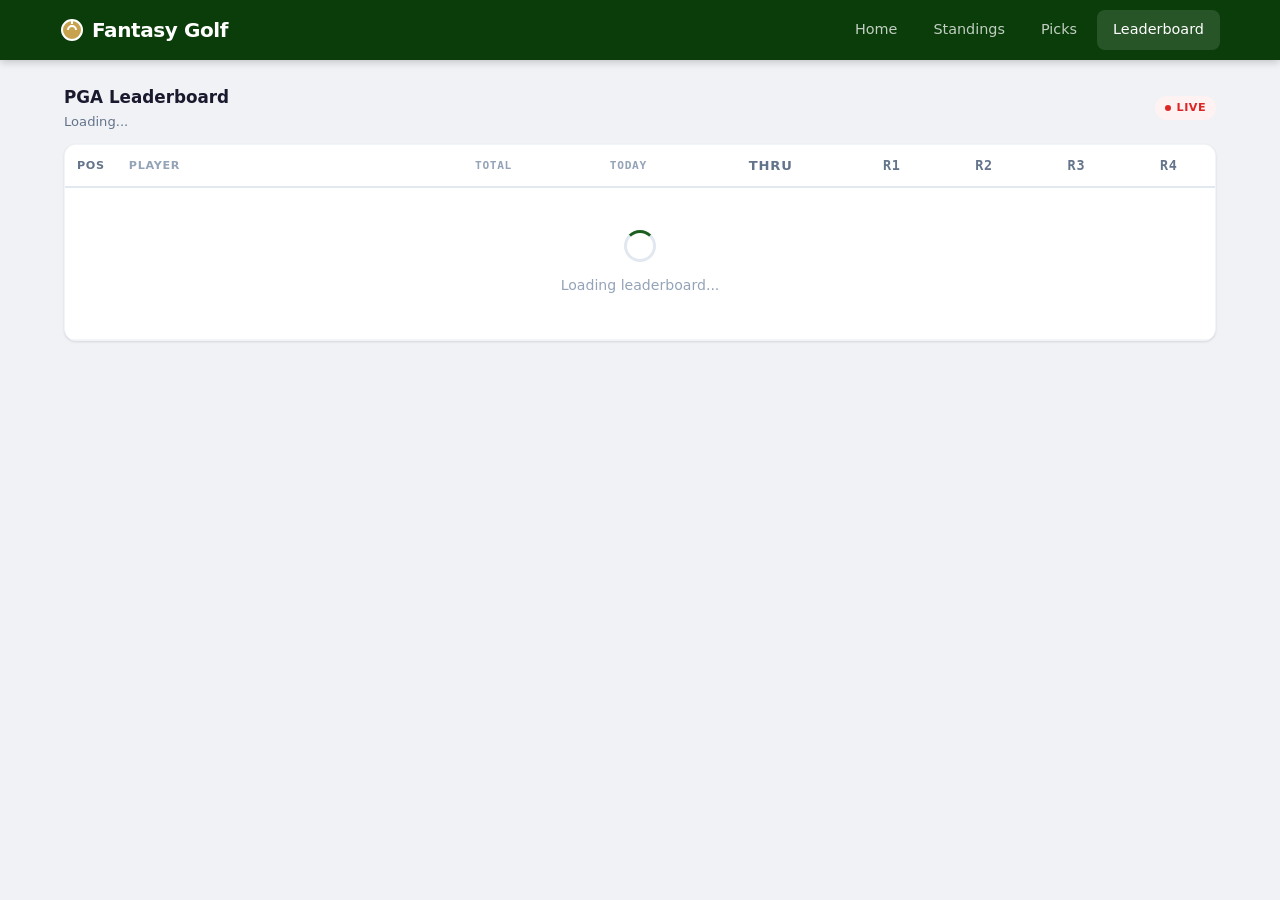
==== leaderboard.html @ e2ded126 "Create leaderboard.html" ====
<!DOCTYPE html>
<html lang="en">
<head>
  <meta charset="UTF-8">
  <meta name="viewport" content="width=device-width, initial-scale=1.0">
  <title>Leaderboard - Fantasy Golf League</title>
  <link rel="stylesheet" href="style.css">
  <link rel="icon" href="data:image/svg+xml,<svg xmlns='http://www.w3.org/2000/svg' viewBox='0 0 100 100'><text y='.9em' font-size='90'>&#9971;</text></svg>">
</head>
<body data-page="leaderboard">

  <header class="top-header">
    <div class="header-content">
      <a href="index.html" class="logo">
        <svg viewBox="0 0 24 24" fill="none" stroke="currentColor" stroke-width="2"><circle cx="12" cy="12" r="10"/><path d="M8 12a4 4 0 0 1 8 0"/><line x1="12" y1="2" x2="12" y2="6"/></svg>
        Fantasy Golf
      </a>
      <nav class="desktop-nav">
        <a href="index.html">Home</a>
        <a href="fantasy.html">Standings</a>
        <a href="picks.html">Picks</a>
        <a href="leaderboard.html" class="active">Leaderboard</a>
      </nav>
    </div>
  </header>

  <main class="container">
    <div class="section-header">
      <div>
        <h1 class="section-title">PGA Leaderboard</h1>
        <p class="section-subtitle" id="lb-tournament-name">Loading...</p>
      </div>
      <span class="badge badge-live" id="lb-status-badge">Live</span>
    </div>

    <div class="card">
      <div class="table-wrapper">
        <table id="leaderboard-table">
          <thead>
            <tr>
              <th class="col-rank">Pos</th>
              <th class="col-name">Player</th>
              <th class="col-score">Total</th>
              <th class="col-score">Today</th>
              <th class="col-thru">Thru</th>
              <th class="col-round hide-mobile">R1</th>
              <th class="col-round hide-mobile">R2</th>
              <th class="col-round hide-mobile">R3</th>
              <th class="col-round hide-mobile">R4</th>
            </tr>
          </thead>
          <tbody id="leaderboard-body">
            <tr><td colspan="9"><div class="loading"><div class="spinner"></div>Loading leaderboard...</div></td></tr>
          </tbody>
        </table>
      </div>
    </div>
  </main>

  <nav class="mobile-nav">
    <a href="index.html" class="nav-item" data-page="home">
      <svg viewBox="0 0 24 24" fill="none" stroke="currentColor" stroke-width="2"><path d="M3 9l9-7 9 7v11a2 2 0 0 1-2 2H5a2 2 0 0 1-2-2z"/><polyline points="9 22 9 12 15 12 15 22"/></svg>
      <span>Home</span>
    </a>
    <a href="fantasy.html" class="nav-item" data-page="fantasy">
      <svg viewBox="0 0 24 24" fill="none" stroke="currentColor" stroke-width="2"><polygon points="12 2 15.09 8.26 22 9.27 17 14.14 18.18 21.02 12 17.77 5.82 21.02 7 14.14 2 9.27 8.91 8.26 12 2"/></svg>
      <span>Standings</span>
    </a>
    <a href="picks.html" class="nav-item" data-page="picks">
      <svg viewBox="0 0 24 24" fill="none" stroke="currentColor" stroke-width="2"><path d="M17 21v-2a4 4 0 0 0-4-4H5a4 4 0 0 0-4 4v2"/><circle cx="9" cy="7" r="4"/><path d="M23 21v-2a4 4 0 0 0-3-3.87"/><path d="M16 3.13a4 4 0 0 1 0 7.75"/></svg>
      <span>Picks</span>
    </a>
    <a href="leaderboard.html" class="nav-item active" data-page="leaderboard">
      <svg viewBox="0 0 24 24" fill="none" stroke="currentColor" stroke-width="2"><line x1="18" y1="20" x2="18" y2="10"/><line x1="12" y1="20" x2="12" y2="4"/><line x1="6" y1="20" x2="6" y2="14"/></svg>
      <span>Board</span>
    </a>
  </nav>

  <div class="toast" id="toast"></div>
  <script src="app.js"></script>
</body>
</html>
---- style.css ----
/* Fantasy Golf League - Clean & Sporty Theme */

:root {
  --primary: #1b5e20;
  --primary-light: #388e3c;
  --primary-dark: #0a3d0a;
  --primary-surface: #e8f5e9;
  --accent: #c8a24e;
  --accent-light: #e2c472;
  --bg: #f0f2f5;
  --card: #ffffff;
  --text: #1a1a2e;
  --text-secondary: #64748b;
  --text-muted: #94a3b8;
  --border: #e2e8f0;
  --border-light: #f1f5f9;
  --under-par: #16a34a;
  --over-par: #dc2626;
  --even-par: #475569;
  --cut-line: #d97706;
  --cut-bg: #fef9c3;
  --radius: 12px;
  --radius-sm: 8px;
  --radius-xs: 4px;
  --shadow: 0 1px 3px rgba(0,0,0,0.08), 0 1px 2px rgba(0,0,0,0.04);
  --shadow-md: 0 4px 6px rgba(0,0,0,0.06), 0 2px 4px rgba(0,0,0,0.04);
  --shadow-lg: 0 10px 15px rgba(0,0,0,0.08), 0 4px 6px rgba(0,0,0,0.04);
  --font: -apple-system, BlinkMacSystemFont, 'Segoe UI', system-ui, Roboto, sans-serif;
  --font-mono: 'SF Mono', ui-monospace, 'Cascadia Code', 'Roboto Mono', Menlo, monospace;
  --nav-height: 60px;
  --bottom-nav-height: 68px;
}

*, *::before, *::after { box-sizing: border-box; margin: 0; padding: 0; }

html { font-size: 16px; -webkit-text-size-adjust: 100%; scroll-behavior: smooth; }

body {
  font-family: var(--font);
  background: var(--bg);
  color: var(--text);
  line-height: 1.6;
  padding-top: var(--nav-height);
  padding-bottom: calc(var(--bottom-nav-height) + 16px);
  min-height: 100vh;
  -webkit-font-smoothing: antialiased;
}

a { color: var(--primary); text-decoration: none; }
a:hover { color: var(--primary-light); }

/* ==================== TOP HEADER ==================== */
.top-header {
  position: fixed; top: 0; left: 0; right: 0; z-index: 100;
  height: var(--nav-height);
  background: var(--primary-dark);
  box-shadow: 0 2px 8px rgba(0,0,0,0.2);
}

.header-content {
  max-width: 1200px; margin: 0 auto;
  height: 100%; padding: 0 20px;
  display: flex; align-items: center; justify-content: space-between;
}

.logo {
  color: #fff !important; font-size: 1.25rem; font-weight: 700;
  letter-spacing: -0.02em;
  display: flex; align-items: center; gap: 8px;
}
.logo svg { width: 24px; height: 24px; fill: var(--accent); }

.desktop-nav { display: none; gap: 4px; }
.desktop-nav a {
  color: rgba(255,255,255,0.75); padding: 8px 16px;
  border-radius: var(--radius-sm); font-size: 0.9rem; font-weight: 500;
  transition: all 0.2s;
}
.desktop-nav a:hover, .desktop-nav a.active { color: #fff; background: rgba(255,255,255,0.12); }

@media (min-width: 768px) {
  .desktop-nav { display: flex; }
}

/* ==================== BOTTOM NAV (Mobile) ==================== */
.mobile-nav {
  position: fixed; bottom: 0; left: 0; right: 0; z-index: 100;
  height: var(--bottom-nav-height);
  background: var(--card);
  border-top: 1px solid var(--border);
  display: flex; justify-content: space-around; align-items: center;
  padding-bottom: env(safe-area-inset-bottom);
  box-shadow: 0 -2px 10px rgba(0,0,0,0.06);
}

.mobile-nav .nav-item {
  display: flex; flex-direction: column; align-items: center;
  gap: 2px; padding: 6px 12px; color: var(--text-muted);
  font-size: 0.65rem; font-weight: 600; text-transform: uppercase;
  letter-spacing: 0.04em; transition: color 0.2s; text-decoration: none;
  min-width: 64px;
}
.mobile-nav .nav-item svg { width: 22px; height: 22px; stroke-width: 1.8; }
.mobile-nav .nav-item.active { color: var(--primary); }
.mobile-nav .nav-item:hover { color: var(--primary-light); }

@media (min-width: 768px) {
  .mobile-nav { display: none; }
  body { padding-bottom: 24px; }
}

/* ==================== LAYOUT ==================== */
.container { max-width: 1200px; margin: 0 auto; padding: 16px; }

@media (min-width: 768px) { .container { padding: 24px; } }

/* ==================== HERO SECTION ==================== */
.hero {
  background: linear-gradient(135deg, var(--primary-dark) 0%, var(--primary) 50%, var(--primary-light) 100%);
  border-radius: var(--radius); padding: 28px 24px; margin-bottom: 20px;
  color: #fff; position: relative; overflow: hidden;
}
.hero::before {
  content: ''; position: absolute; top: -50%; right: -20%; width: 300px; height: 300px;
  background: radial-gradient(circle, rgba(255,255,255,0.06) 0%, transparent 70%);
  border-radius: 50%;
}
.hero-label {
  font-size: 0.7rem; font-weight: 700; text-transform: uppercase;
  letter-spacing: 0.1em; color: var(--accent); margin-bottom: 6px;
}
.hero h1 { font-size: 1.6rem; font-weight: 800; margin-bottom: 4px; line-height: 1.2; }
.hero-subtitle { font-size: 0.95rem; opacity: 0.85; }
.hero-meta {
  display: flex; flex-wrap: wrap; gap: 16px; margin-top: 16px;
  font-size: 0.82rem; opacity: 0.9;
}
.hero-meta-item { display: flex; align-items: center; gap: 6px; }
.hero-meta-item svg { width: 16px; height: 16px; opacity: 0.8; }

@media (min-width: 768px) {
  .hero { padding: 36px 32px; }
  .hero h1 { font-size: 2rem; }
}

/* ==================== CARDS ==================== */
.card {
  background: var(--card); border-radius: var(--radius);
  box-shadow: var(--shadow); border: 1px solid var(--border-light);
  overflow: hidden;
}
.card-header {
  padding: 16px 20px; border-bottom: 1px solid var(--border);
  display: flex; align-items: center; justify-content: space-between;
}
.card-header h2 {
  font-size: 1rem; font-weight: 700; color: var(--text);
  display: flex; align-items: center; gap: 8px;
}
.card-body { padding: 16px 20px; }
.card + .card { margin-top: 16px; }

/* ==================== STAT CARDS ==================== */
.stats-grid {
  display: grid; grid-template-columns: repeat(auto-fit, minmax(140px, 1fr));
  gap: 12px; margin-bottom: 20px;
}
.stat-card {
  background: var(--card); border-radius: var(--radius-sm);
  padding: 16px; border: 1px solid var(--border-light);
  box-shadow: var(--shadow);
}
.stat-label {
  font-size: 0.7rem; font-weight: 600; text-transform: uppercase;
  letter-spacing: 0.06em; color: var(--text-muted); margin-bottom: 4px;
}
.stat-value { font-size: 1.5rem; font-weight: 800; color: var(--text); }
.stat-detail { font-size: 0.78rem; color: var(--text-secondary); margin-top: 2px; }

/* ==================== TABLES ==================== */
.table-wrapper { overflow-x: auto; -webkit-overflow-scrolling: touch; }

table { width: 100%; border-collapse: collapse; font-size: 0.88rem; }
thead th {
  padding: 10px 12px; text-align: left;
  font-size: 0.7rem; font-weight: 700; text-transform: uppercase;
  letter-spacing: 0.06em; color: var(--text-muted);
  border-bottom: 2px solid var(--border); white-space: nowrap;
  background: var(--card); position: sticky; top: 0; z-index: 1;
}
tbody td {
  padding: 10px 12px; border-bottom: 1px solid var(--border-light);
  white-space: nowrap; vertical-align: middle;
}
tbody tr:hover { background: #f8fafc; }

.col-rank { width: 50px; text-align: center; font-weight: 700; color: var(--text-secondary); }
.col-name { font-weight: 600; min-width: 140px; }
.col-score { font-family: var(--font-mono); font-weight: 700; text-align: center; }
.col-thru { text-align: center; color: var(--text-secondary); font-size: 0.82rem; }
.col-round { text-align: center; font-family: var(--font-mono); color: var(--text-secondary); font-size: 0.84rem; }
.col-salary { font-family: var(--font-mono); text-align: right; font-weight: 600; color: var(--text-secondary); }

.score-under { color: var(--under-par); }
.score-over { color: var(--over-par); }
.score-even { color: var(--even-par); }

.cut-row td { background: var(--cut-bg); }
.cut-indicator {
  font-size: 0.72rem; font-weight: 700; text-transform: uppercase;
  color: var(--cut-line); letter-spacing: 0.05em;
}
.status-cut {
  font-size: 0.72rem; font-weight: 600; color: var(--cut-line);
  background: var(--cut-bg); padding: 2px 8px; border-radius: var(--radius-xs);
}
.status-wd { font-size: 0.72rem; font-weight: 600; color: #9ca3af; background: #f3f4f6; padding: 2px 8px; border-radius: var(--radius-xs); }

/* ==================== FANTASY TEAM CARDS ==================== */
.fantasy-team {
  background: var(--card); border-radius: var(--radius);
  box-shadow: var(--shadow); border: 1px solid var(--border-light);
  margin-bottom: 12px; overflow: hidden;
}
.fantasy-team-header {
  display: flex; align-items: center; justify-content: space-between;
  padding: 14px 20px; cursor: pointer; transition: background 0.2s;
}
.fantasy-team-header:hover { background: #f8fafc; }

.team-rank {
  width: 32px; height: 32px; border-radius: 50%;
  display: flex; align-items: center; justify-content: center;
  font-weight: 800; font-size: 0.85rem; margin-right: 12px; flex-shrink: 0;
}
.rank-1 { background: #fef3c7; color: #92400e; }
.rank-2 { background: #e5e7eb; color: #374151; }
.rank-3 { background: #fed7aa; color: #9a3412; }
.rank-other { background: #f1f5f9; color: var(--text-secondary); }

.team-info { flex: 1; min-width: 0; }
.team-name { font-weight: 700; font-size: 1rem; }
.team-detail { font-size: 0.78rem; color: var(--text-secondary); }
.team-score {
  font-family: var(--font-mono); font-size: 1.35rem; font-weight: 800;
  margin-left: 12px; flex-shrink: 0;
}

.fantasy-team-golfers {
  display: none; padding: 0 20px 14px; border-top: 1px solid var(--border-light);
}
.fantasy-team.expanded .fantasy-team-golfers { display: block; padding-top: 12px; }

.golfer-row {
  display: flex; align-items: center; justify-content: space-between;
  padding: 8px 0; font-size: 0.88rem;
}
.golfer-row + .golfer-row { border-top: 1px solid var(--border-light); }
.golfer-name { font-weight: 500; }
.golfer-score { font-family: var(--font-mono); font-weight: 700; }
.golfer-salary { font-family: var(--font-mono); font-size: 0.8rem; color: var(--text-muted); margin-left: 12px; }

/* ==================== TEAM BUILDER ==================== */
.builder-layout {
  display: grid; gap: 20px;
}
@media (min-width: 900px) {
  .builder-layout { grid-template-columns: 1fr 340px; }
}

.builder-panel {
  position: sticky; top: calc(var(--nav-height) + 16px);
}

.salary-tracker {
  background: var(--primary-dark); color: #fff;
  border-radius: var(--radius); padding: 20px; margin-bottom: 16px;
}
.salary-tracker-label { font-size: 0.7rem; font-weight: 600; text-transform: uppercase; letter-spacing: 0.06em; color: rgba(255,255,255,0.7); }
.salary-tracker-amount { font-family: var(--font-mono); font-size: 1.8rem; font-weight: 800; }
.salary-bar { height: 6px; background: rgba(255,255,255,0.2); border-radius: 3px; margin-top: 12px; overflow: hidden; }
.salary-bar-fill { height: 100%; border-radius: 3px; transition: width 0.3s ease, background 0.3s ease; }
.salary-bar-fill.ok { background: var(--accent); }
.salary-bar-fill.warning { background: #f59e0b; }
.salary-bar-fill.danger { background: #ef4444; }

.picks-count {
  display: flex; gap: 8px; margin-top: 12px;
}
.pick-dot {
  width: 28px; height: 28px; border-radius: 50%;
  border: 2px solid rgba(255,255,255,0.3); display: flex;
  align-items: center; justify-content: center; font-size: 0.65rem; font-weight: 700;
}
.pick-dot.filled { background: var(--accent); border-color: var(--accent); color: var(--primary-dark); }

.selected-golfers { margin-top: 16px; }
.selected-golfer {
  display: flex; align-items: center; justify-content: space-between;
  padding: 10px 0; border-bottom: 1px solid rgba(255,255,255,0.1);
  font-size: 0.88rem;
}
.selected-golfer .remove-btn {
  background: rgba(255,255,255,0.15); border: none; color: #fff;
  width: 24px; height: 24px; border-radius: 50%; cursor: pointer;
  display: flex; align-items: center; justify-content: center;
  font-size: 0.75rem; transition: background 0.2s;
}
.selected-golfer .remove-btn:hover { background: rgba(239,68,68,0.6); }

.builder-actions { margin-top: 16px; display: flex; gap: 8px; }

/* ==================== GOLFER LIST ==================== */
.search-bar {
  width: 100%; padding: 10px 14px 10px 40px;
  border: 1px solid var(--border); border-radius: var(--radius-sm);
  font-size: 0.9rem; background: var(--card);
  transition: border-color 0.2s;
}
.search-bar:focus { outline: none; border-color: var(--primary); box-shadow: 0 0 0 3px rgba(27,94,32,0.1); }

.search-wrapper { position: relative; margin-bottom: 12px; }
.search-wrapper svg {
  position: absolute; left: 12px; top: 50%; transform: translateY(-50%);
  width: 18px; height: 18px; color: var(--text-muted);
}

.golfer-list-item {
  display: flex; align-items: center; justify-content: space-between;
  padding: 12px 16px; border-bottom: 1px solid var(--border-light);
  transition: background 0.15s;
}
.golfer-list-item:hover { background: #f8fafc; }
.golfer-list-item.selected { background: var(--primary-surface); }
.golfer-list-item.disabled { opacity: 0.4; pointer-events: none; }

.golfer-list-info { flex: 1; min-width: 0; }
.golfer-list-name { font-weight: 600; font-size: 0.92rem; }
.golfer-list-meta { font-size: 0.78rem; color: var(--text-secondary); }

.golfer-list-salary {
  font-family: var(--font-mono); font-weight: 700; font-size: 0.88rem;
  color: var(--text); margin: 0 16px; white-space: nowrap;
}

.add-btn, .added-btn {
  padding: 6px 14px; border-radius: var(--radius-xs); font-size: 0.78rem;
  font-weight: 700; border: none; cursor: pointer; transition: all 0.2s;
  white-space: nowrap;
}
.add-btn { background: var(--primary); color: #fff; }
.add-btn:hover { background: var(--primary-light); }
.added-btn { background: var(--primary-surface); color: var(--primary); cursor: default; }

/* ==================== BUTTONS ==================== */
.btn {
  display: inline-flex; align-items: center; justify-content: center; gap: 6px;
  padding: 10px 20px; border-radius: var(--radius-sm);
  font-size: 0.88rem; font-weight: 600; border: none; cursor: pointer;
  transition: all 0.2s; text-decoration: none;
}
.btn-primary { background: var(--primary); color: #fff; }
.btn-primary:hover { background: var(--primary-light); color: #fff; }
.btn-secondary { background: var(--border); color: var(--text); }
.btn-secondary:hover { background: #d1d5db; }
.btn-accent { background: var(--accent); color: var(--primary-dark); }
.btn-accent:hover { background: var(--accent-light); }
.btn-outline { background: transparent; color: var(--primary); border: 1.5px solid var(--primary); }
.btn-outline:hover { background: var(--primary-surface); }
.btn-sm { padding: 6px 12px; font-size: 0.8rem; }
.btn-block { width: 100%; }

/* ==================== BADGE ==================== */
.badge {
  display: inline-flex; align-items: center; padding: 3px 10px;
  border-radius: 20px; font-size: 0.7rem; font-weight: 700;
  text-transform: uppercase; letter-spacing: 0.04em;
}
.badge-live { background: #fef2f2; color: #dc2626; }
.badge-live::before { content: ''; width: 6px; height: 6px; border-radius: 50%; background: #dc2626; margin-right: 6px; animation: pulse 2s infinite; }
.badge-completed { background: var(--primary-surface); color: var(--primary); }
.badge-upcoming { background: #eff6ff; color: #2563eb; }

@keyframes pulse { 0%, 100% { opacity: 1; } 50% { opacity: 0.4; } }

/* ==================== PICKS DISPLAY ==================== */
.teams-grid {
  display: grid; grid-template-columns: repeat(auto-fill, minmax(280px, 1fr));
  gap: 16px; margin-top: 16px;
}
.team-card {
  background: var(--card); border-radius: var(--radius);
  box-shadow: var(--shadow); border: 1px solid var(--border-light);
  padding: 20px;
}
.team-card-header {
  display: flex; align-items: center; justify-content: space-between;
  margin-bottom: 12px; padding-bottom: 12px; border-bottom: 1px solid var(--border-light);
}
.team-card-name { font-weight: 700; font-size: 1.05rem; }
.team-card-salary { font-family: var(--font-mono); font-size: 0.82rem; color: var(--text-secondary); }
.team-card-golfer {
  display: flex; justify-content: space-between; padding: 8px 0;
  font-size: 0.88rem;
}
.team-card-golfer + .team-card-golfer { border-top: 1px solid var(--border-light); }

/* ==================== SETTINGS SECTION ==================== */
.settings-row {
  display: flex; align-items: center; justify-content: space-between;
  padding: 12px 0;
}
.settings-row + .settings-row { border-top: 1px solid var(--border-light); }
.settings-label { font-weight: 600; font-size: 0.9rem; }
.settings-input {
  width: 80px; padding: 6px 10px; border: 1px solid var(--border);
  border-radius: var(--radius-xs); font-family: var(--font-mono);
  text-align: center; font-size: 0.9rem;
}

/* ==================== EMPTY STATE ==================== */
.empty-state {
  text-align: center; padding: 48px 24px; color: var(--text-secondary);
}
.empty-state svg { width: 48px; height: 48px; color: var(--text-muted); margin-bottom: 12px; }
.empty-state h3 { font-size: 1.1rem; color: var(--text); margin-bottom: 6px; }
.empty-state p { font-size: 0.88rem; max-width: 360px; margin: 0 auto; }

/* ==================== LOADING ==================== */
.loading { text-align: center; padding: 32px; color: var(--text-muted); }
.spinner {
  width: 32px; height: 32px; border: 3px solid var(--border);
  border-top-color: var(--primary); border-radius: 50%;
  animation: spin 0.8s linear infinite; margin: 0 auto 12px;
}
@keyframes spin { to { transform: rotate(360deg); } }

/* ==================== TABS ==================== */
.tabs {
  display: flex; gap: 4px; margin-bottom: 16px;
  border-bottom: 2px solid var(--border); padding-bottom: 0;
}
.tab {
  padding: 8px 16px; font-size: 0.85rem; font-weight: 600;
  color: var(--text-secondary); cursor: pointer; border: none;
  background: none; border-bottom: 2px solid transparent;
  margin-bottom: -2px; transition: all 0.2s;
}
.tab:hover { color: var(--text); }
.tab.active { color: var(--primary); border-bottom-color: var(--primary); }

/* ==================== TOAST ==================== */
.toast {
  position: fixed; bottom: calc(var(--bottom-nav-height) + 16px);
  left: 50%; transform: translateX(-50%);
  background: var(--text); color: #fff; padding: 12px 24px;
  border-radius: var(--radius-sm); font-size: 0.88rem; font-weight: 500;
  box-shadow: var(--shadow-lg); z-index: 1000;
  opacity: 0; transition: opacity 0.3s; pointer-events: none;
}
.toast.show { opacity: 1; }

@media (min-width: 768px) {
  .toast { bottom: 24px; }
}

/* ==================== TIER BADGES ==================== */
.tier-badge {
  display: inline-block; padding: 1px 6px; border-radius: var(--radius-xs);
  font-size: 0.65rem; font-weight: 700; text-transform: uppercase;
}
.tier-1 { background: #fef3c7; color: #92400e; }
.tier-2 { background: #e0e7ff; color: #3730a3; }
.tier-3 { background: #d1fae5; color: #065f46; }
.tier-4 { background: #f3f4f6; color: #4b5563; }
.tier-5 { background: #f9fafb; color: #6b7280; }

/* ==================== FILTER PILLS ==================== */
.filter-pills {
  display: flex; gap: 6px; flex-wrap: wrap; margin-bottom: 12px;
}
.filter-pill {
  padding: 5px 12px; border-radius: 20px; font-size: 0.78rem;
  font-weight: 600; border: 1px solid var(--border); background: var(--card);
  color: var(--text-secondary); cursor: pointer; transition: all 0.2s;
}
.filter-pill:hover { border-color: var(--primary); color: var(--primary); }
.filter-pill.active { background: var(--primary); color: #fff; border-color: var(--primary); }

/* ==================== MODAL ==================== */
.modal-overlay {
  position: fixed; inset: 0; background: rgba(0,0,0,0.5);
  z-index: 200; display: flex; align-items: center; justify-content: center;
  padding: 16px; opacity: 0; pointer-events: none; transition: opacity 0.2s;
}
.modal-overlay.show { opacity: 1; pointer-events: auto; }
.modal {
  background: var(--card); border-radius: var(--radius); padding: 24px;
  max-width: 500px; width: 100%; max-height: 80vh; overflow-y: auto;
  box-shadow: var(--shadow-lg);
}
.modal h3 { font-size: 1.1rem; margin-bottom: 16px; }
.modal-actions { display: flex; gap: 8px; margin-top: 20px; justify-content: flex-end; }

.form-group { margin-bottom: 16px; }
.form-group label { display: block; font-size: 0.82rem; font-weight: 600; margin-bottom: 4px; color: var(--text-secondary); }
.form-input {
  width: 100%; padding: 10px 14px; border: 1px solid var(--border);
  border-radius: var(--radius-sm); font-size: 0.9rem; font-family: var(--font);
  transition: border-color 0.2s;
}
.form-input:focus { outline: none; border-color: var(--primary); box-shadow: 0 0 0 3px rgba(27,94,32,0.1); }

/* ==================== SECTION HEADERS ==================== */
.section-header {
  display: flex; align-items: center; justify-content: space-between;
  margin-bottom: 12px;
}
.section-title { font-size: 1.05rem; font-weight: 700; }
.section-subtitle { font-size: 0.82rem; color: var(--text-secondary); }

/* ==================== RESPONSIVE UTILITIES ==================== */
.hide-mobile { display: none; }
@media (min-width: 768px) { .hide-mobile { display: table-cell; } }
.show-mobile { display: table-cell; }
@media (min-width: 768px) { .show-mobile { display: none; } }

/* ==================== SCORING RULES ==================== */
.rules-box {
  background: #f8fafc; border: 1px solid var(--border); border-radius: var(--radius-sm);
  padding: 16px 20px; font-size: 0.85rem; color: var(--text-secondary); line-height: 1.7;
}
.rules-box strong { color: var(--text); }

/* ==================== COPY AREA ==================== */
.copy-area {
  background: #1e293b; color: #e2e8f0; padding: 16px;
  border-radius: var(--radius-sm); font-family: var(--font-mono);
  font-size: 0.82rem; line-height: 1.6; white-space: pre-wrap;
  word-break: break-all; max-height: 200px; overflow-y: auto;
}
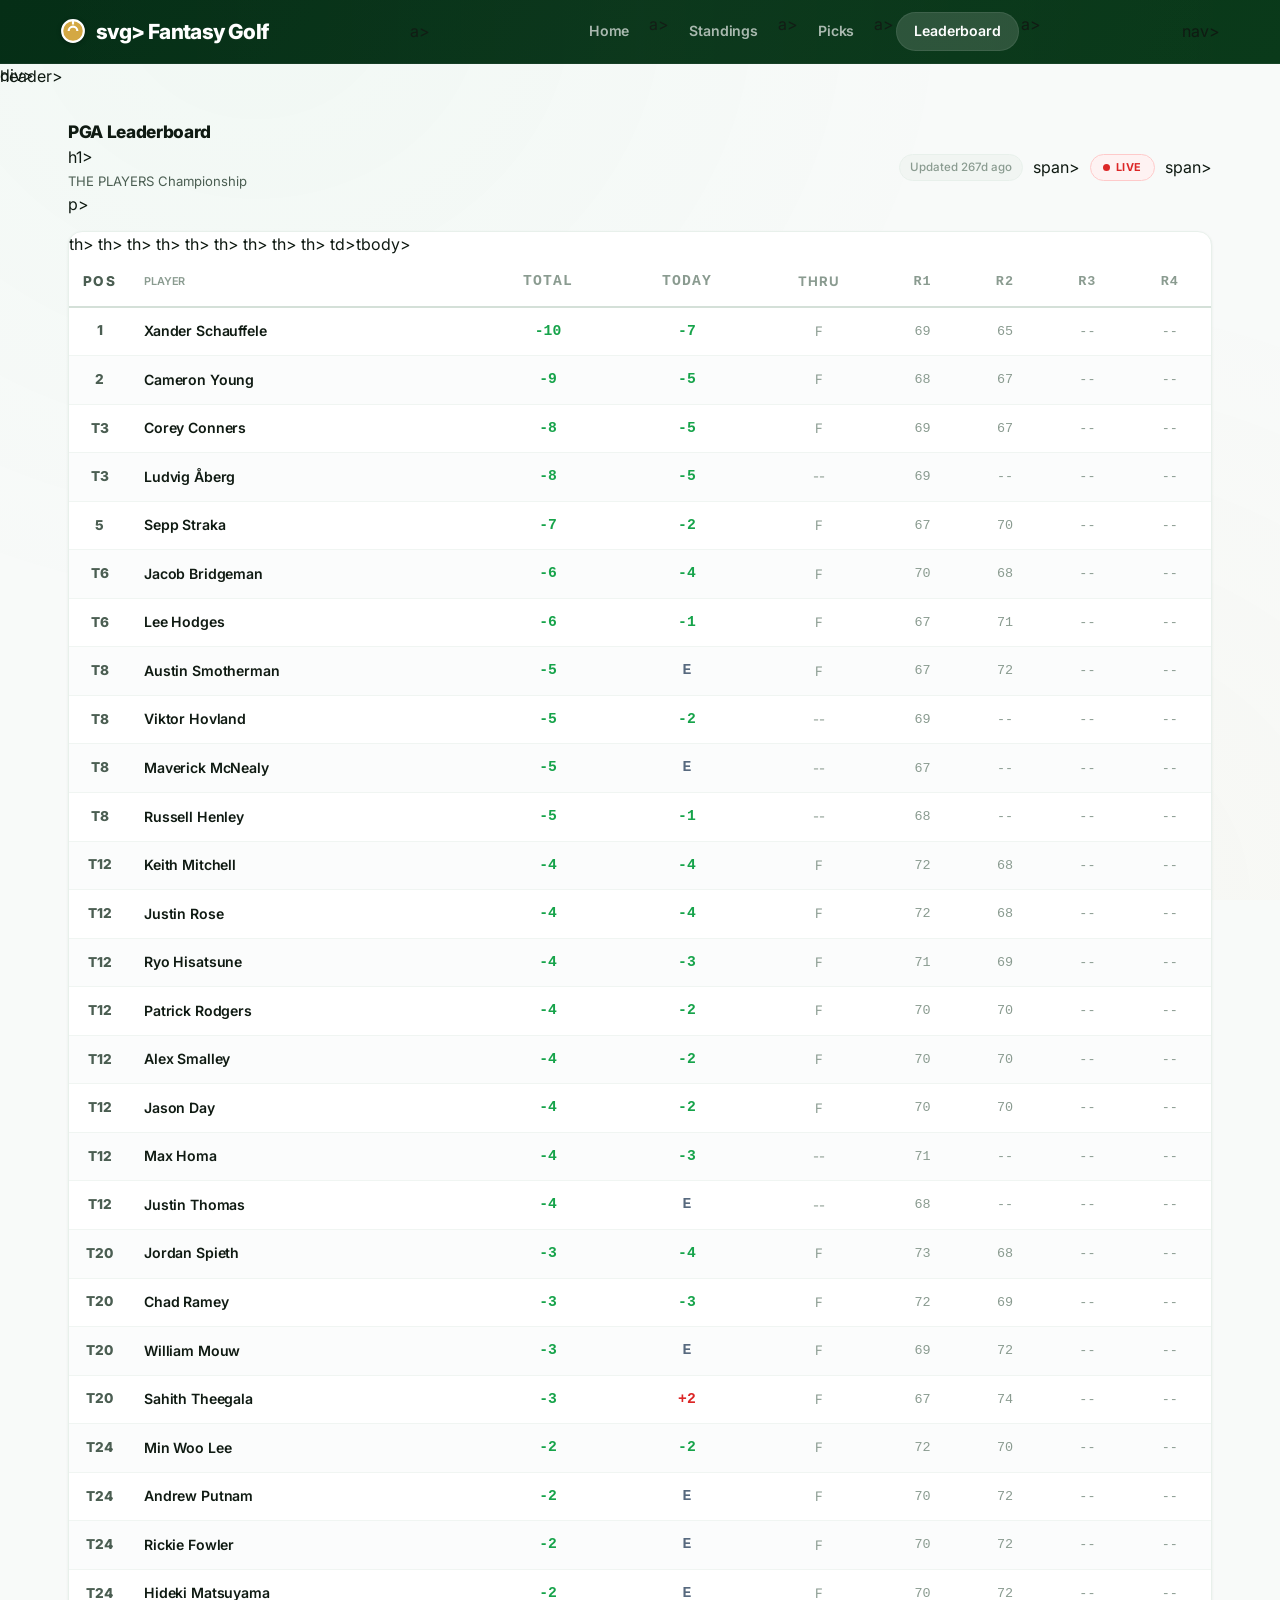
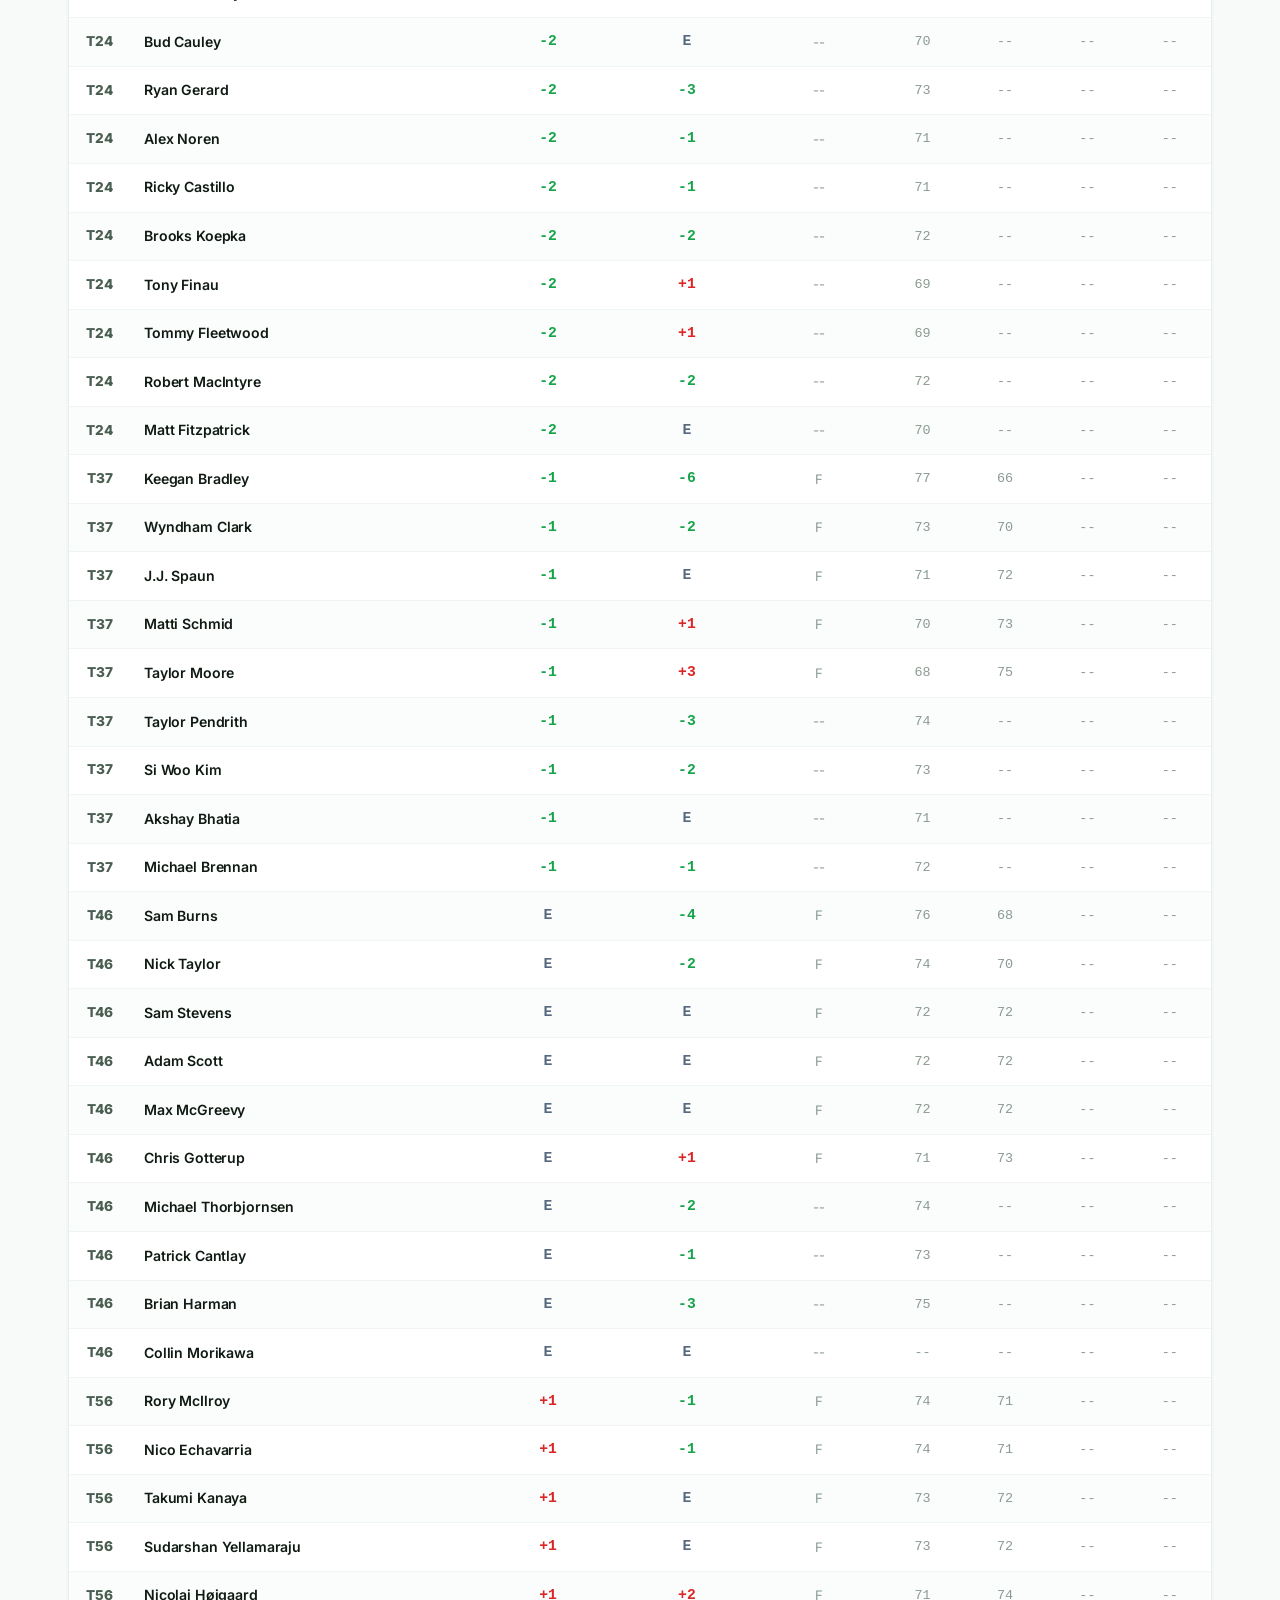
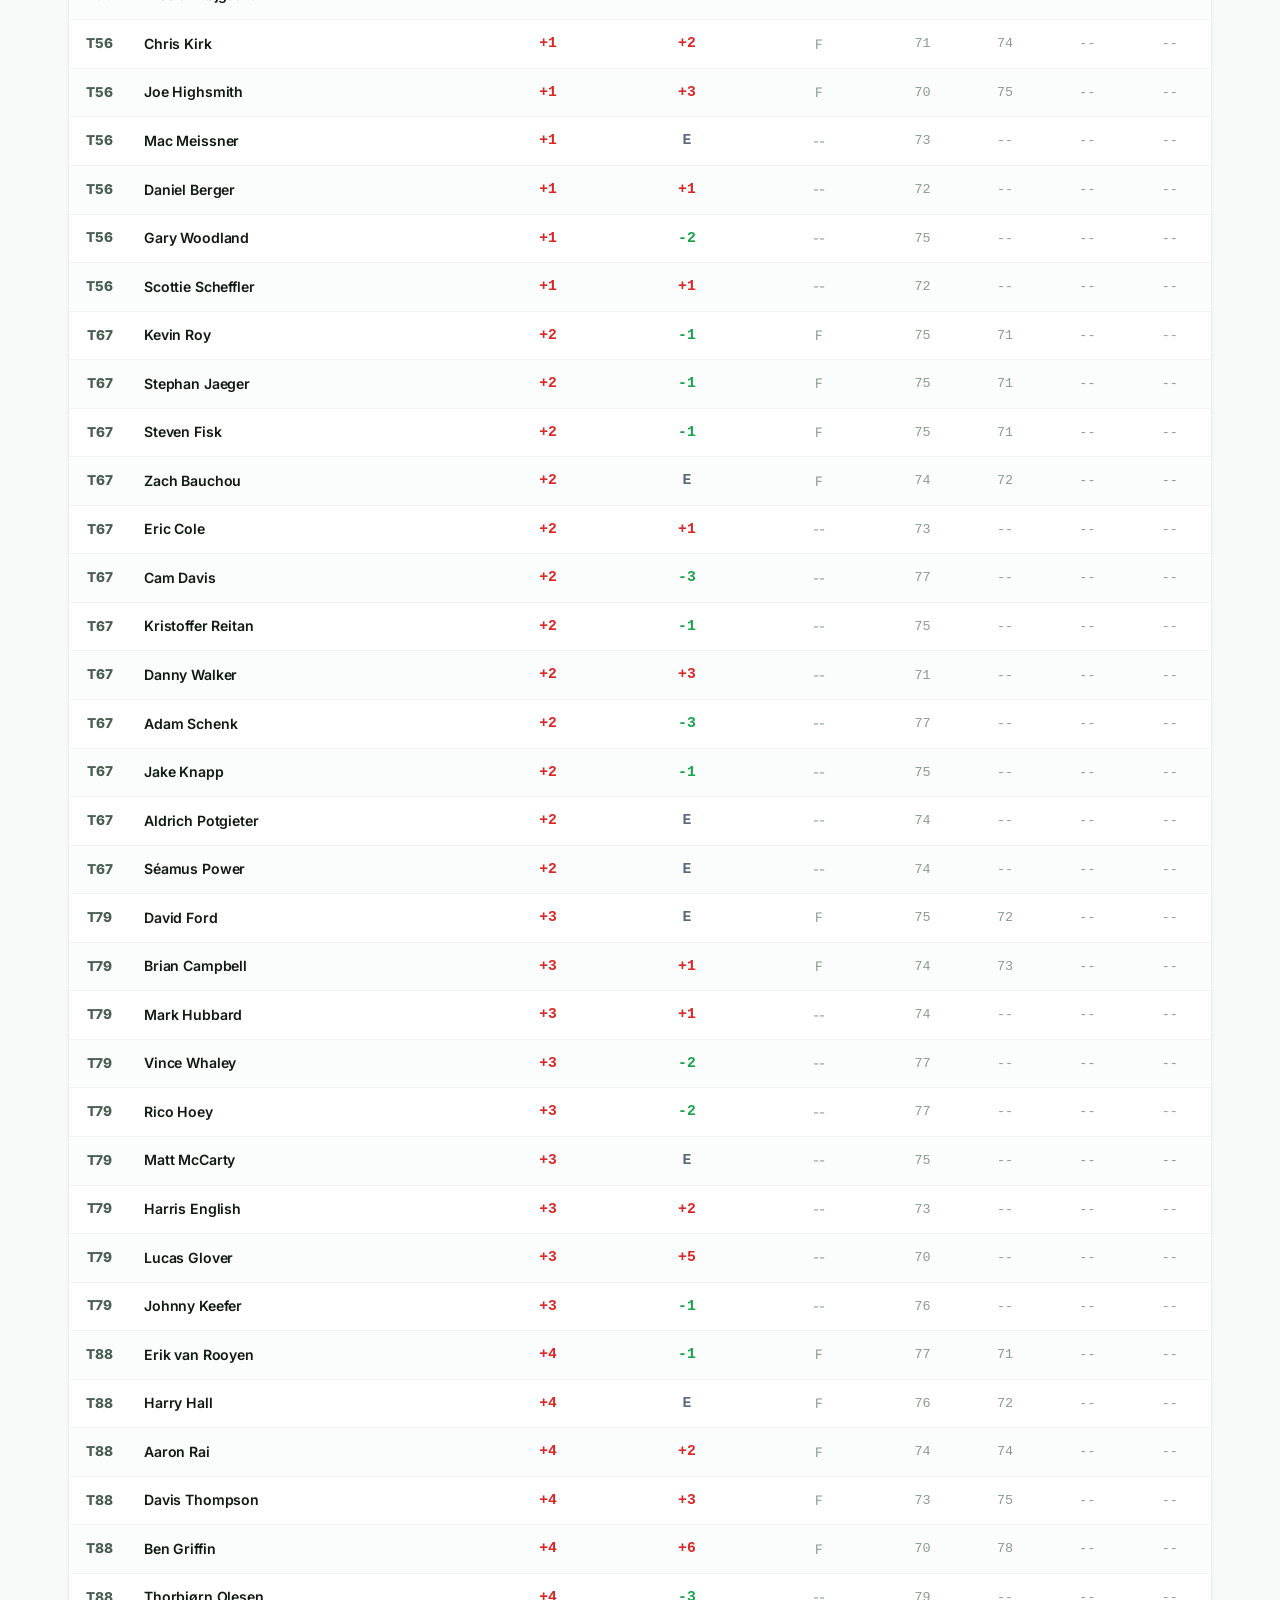
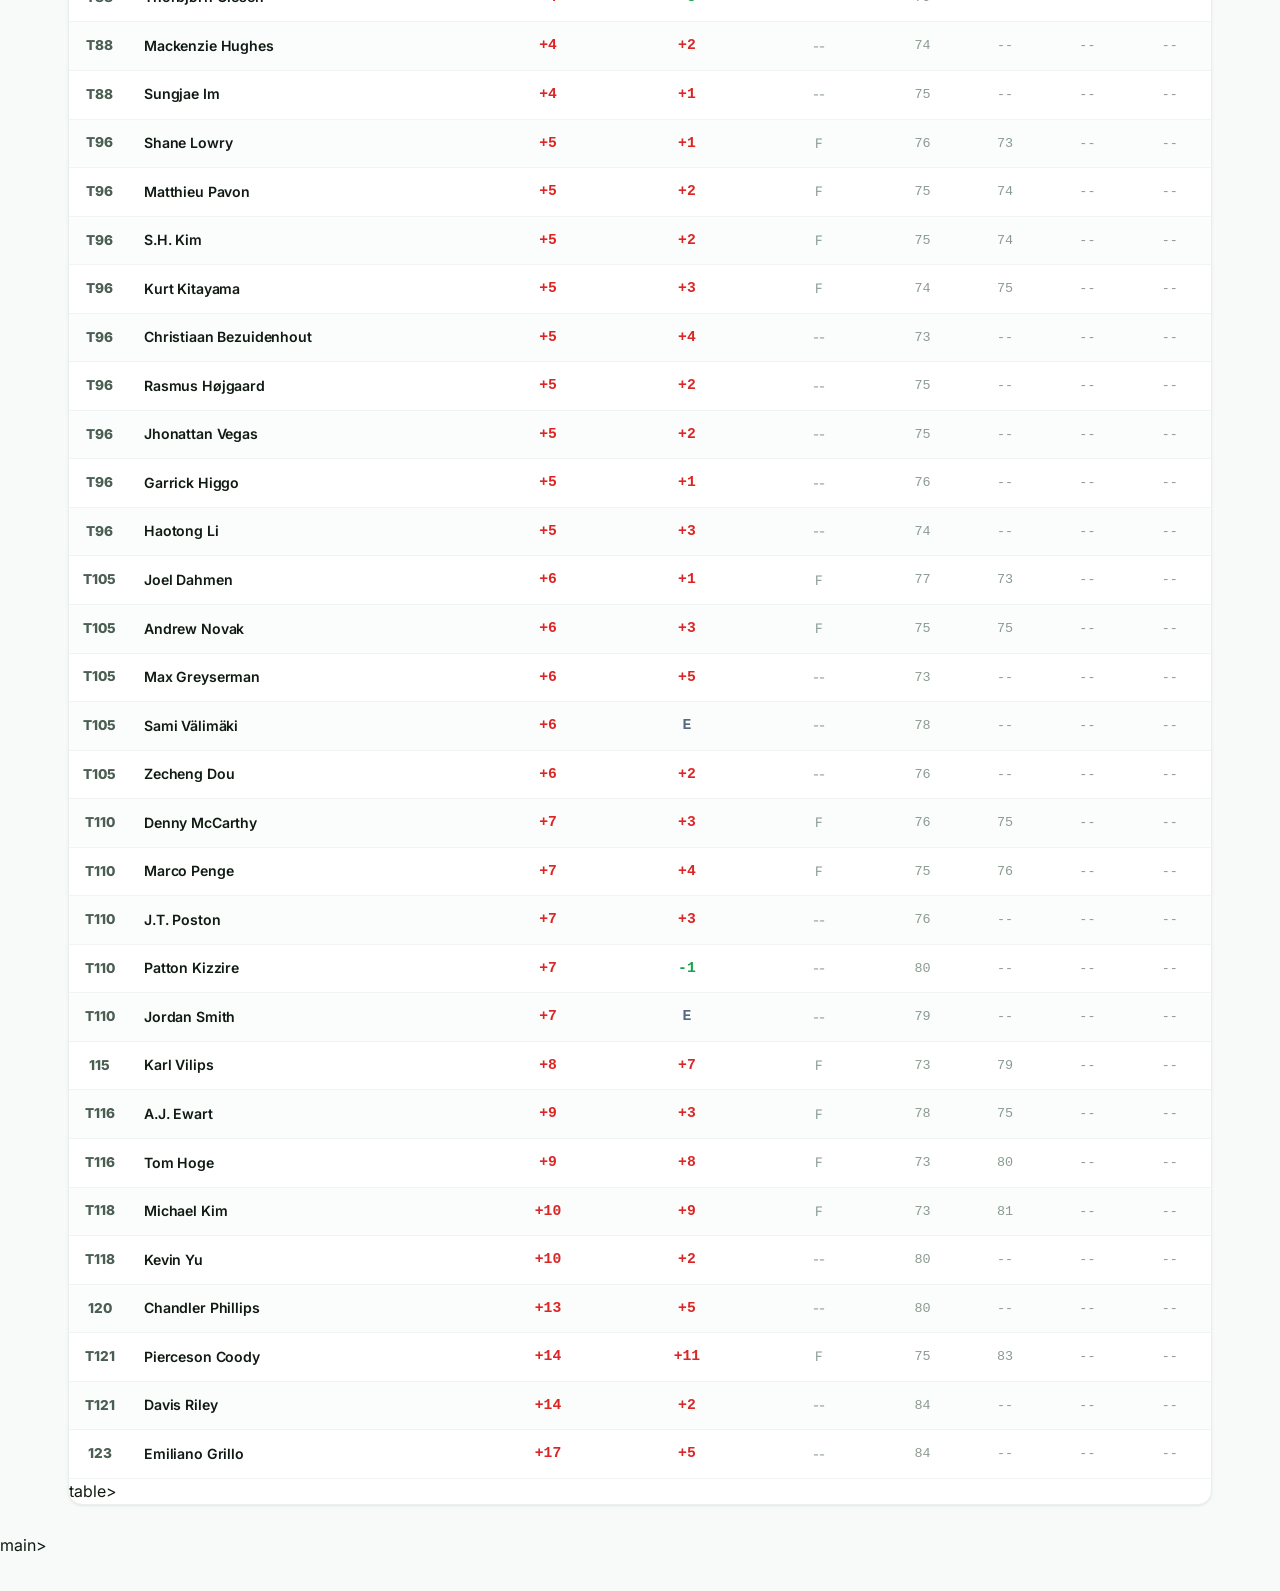
==== commit 3185b69e: "Add last-updated container to leaderboard page" ====
--- a/leaderboard.html
+++ b/leaderboard.html
@@ -5,7 +5,179 @@
   <meta name="viewport" content="width=device-width, initial-scale=1.0">
   <title>Leaderboard - Fantasy Golf League</title>
   <link rel="stylesheet" href="style.css">
-  <link rel="icon" href="data:image/svg+xml,<svg xmlns='http://www.w3.org/2000/svg' viewBox='0 0 100 100'><text y='.9em' font-size='90'>&#9971;</text></svg>">
+<!DOCTYPE html>
+  <html lang="en">
+    <head>
+        <meta charset="UTF-8">
+        <meta name="viewport" content="width=device-width, initial-scale=1.0">
+        <title>Leaderboard - Fantasy Golf League</title>
+      <link rel="stylesheet" href="style.css">
+      <link rel="icon" href="data:image/svg+xml,<svg xmlns='http://www.w3.org/2000/svg' viewBox='0 0 100 100'><text y='.9em' font-size='90'>&#9971;</text></svg>">
+    </head>
+  <body data-page="leaderboard">
+  
+    <header class="top-header">
+        <div class="header-content">
+              <a href="index.html" class="logo">
+                      <svg viewBox="0 0 24 24" fill="none" stroke="currentColor" stroke-width="2"><circle cx="12" cy="12" r="10"/><path d="M8 12a4 4 0 0 1 8 0"/><line x1="12" y1="2" x2="12" y2="6"/></svg>svg>
+                      Fantasy Golf
+              </a>a>
+              <nav class="desktop-nav">
+                      <a href="index.html">Home</a>a>
+                      <a href="fantasy.html">Standings</a>a>
+                      <a href="picks.html">Picks</a>a>
+                      <a href="leaderboard.html" class="active">Leaderboard</a>a>
+              </nav>nav>
+        </div>div>
+    </header>header>
+  
+    <main class="container">
+        <div class="section-header">
+              <div>
+                        <h1 class="section-title">PGA Leaderboard</h1>h1>
+                        <p class="section-subtitle" id="lb-tournament-name">Loading...</p>p>
+              </div>
+                <div class="section-header-right">
+                          <span id="lb-last-updated" class="last-updated-container"></span>span>
+                          <span class="badge badge-live" id="lb-status-badge">Live</span>span>
+                </div>
+        </div>
+
+          <div class="card">
+                  <div class="table-wrapper">
+                            <table id="leaderboard-table">
+                                        <thead>
+                                                      <tr>
+                                                                      <th class="col-rank">Pos</th>th>
+                                                                      <th class="col-name">Player</th>th>
+                                                                      <th class="col-score">Total</th>th>
+                                                                      <th class="col-score">Today</th>th>
+                                                                      <th class="col-thru">Thru</th>th>
+                                                                      <th class="col-round hide-mobile">R1</th>th>
+                                                                      <th class="col-round hide-mobile">R2</th>th>
+                                                                      <th class="col-round hide-mobile">R3</th>th>
+                                                                      <th class="col-round hide-mobile">R4</th>th>
+                                                      </tr>
+                                        </thead>
+                                        <tbody id="leaderboard-body">
+                                                      <tr><td colspan="9"><div class="loading"><div class="spinner"></div>Loading leaderboard...</div></td>td></tr>
+                                        </tbody>tbody>
+                            </table>table>
+                  </div>
+          </div>
+    </main>main>
+  
+    <nav class="mobile-nav">
+        <a href="index.html" class="nav-item" data-page="home">
+              <svg viewBox="0 0 24 24" fill="none" stroke="currentColor" stroke-width="2"><path d="M3 9l9-7 9 7v11a2 2 0 0 1-2 2H5a2 2 0 0 1-2-2z"/><polyline points="9 22 9 12 15 12 15 22"/></svg>svg>
+              <span>Home</span>
+        </a>a>
+        <a href="fantasy.html" class="nav-item" data-page="fantasy">
+              <svg viewBox="0 0 24 24" fill="none" stroke="currentColor" stroke-width="2"><polygon points="12 2 15.09 8.26 22 9.27 17 14.14 18.18 21.02 12 17.77 5.82 21.02 7 14.14 2 9.27 8.91 8.26 12 2"/></svg>svg>
+              <span>Standings</span>
+        </a>a>
+        <a href="picks.html" class="nav-item" data-page="picks">
+              <svg viewBox="0 0 24 24" fill="none" stroke="currentColor" stroke-width="2"><path d="M17 21v-2a4 4 0 0 0-4-4H5a4 4 0 0 0-4 4v2"/><circle cx="9" cy="7" r="4"/><path d="M23 21v-2a4 4 0 0 0-3-3.87"/><path d="M16 3.13a4 4 0 0 1 0 7.75"/></svg>svg>
+              <span>Picks</span>
+        </a>a>
+        <a href="leaderboard.html" class="nav-item active" data-page="leaderboard">
+              <svg viewBox="0 0 24 24" fill="none" stroke="currentColor" stroke-width="2"><line x1="18" y1="20" x2="18" y2="10"/><line x1="12" y1="20" x2="12" y2="4"/><line x1="6" y1="20" x2="6" y2="14"/></svg>svg>
+        < ! D O C T Y<PsEp ahnt>mBlo>a
+        r<dh<t/mslp alna>n
+        g = " e n<"/>a
+        ><
+           h e a<d/>n
+        a v ><
+               m
+               e t a< dcihva rcsleats=s"=U"TtFo-a8s"t>"
+          i d<=m"ettoaa snta"m>e<=/"dviive>w
+          p o r<ts"c rciopntt esnrtc==""waipdpt.hj=sd"e>v<i/csec-rwiipdtt>h
+          ,< /ibnoidtyi>a
+          l<-/shctamlle>=1.0">
+            <title>Leaderboard - Fantasy Golf League</title>
+            <link rel="stylesheet" href="style.css">
+            <link rel="icon" href="data:image/svg+xml,<svg xmlns='http://www.w3.org/2000/svg' viewBox='0 0 100 100'><text y='.9em' font-size='90'>&#9971;</text></svg>">
+          </head>
+          <body data-page="leaderboard">
+          
+            <header class="top-header">
+                <div class="header-content">
+                      <a href="index.html" class="logo">
+                              <svg viewBox="0 0 24 24" fill="none" stroke="currentColor" stroke-width="2"><circle cx="12" cy="12" r="10"/><path d="M8 12a4 4 0 0 1 8 0"/><line x1="12" y1="2" x2="12" y2="6"/></svg>svg>
+                              Fantasy Golf
+                      </a>a>
+                      <nav class="desktop-nav">
+                              <a href="index.html">Home</a>a>
+                              <a href="fantasy.html">Standings</a>a>
+                              <a href="picks.html">Picks</a>a>
+                              <a href="leaderboard.html" class="active">Leaderboard</a>a>
+                      </nav>nav>
+                </div>
+            </header>header>
+          
+            <main class="container">
+                <div class="section-header">
+                      <div>
+                              <h1 class="section-title">PGA Leaderboard</h1>h1>
+                              <p class="section-subtitle" id="lb-tournament-name">Loading...</p>p>
+                      </div>
+                      <div class="section-header-right">
+                              <span id="lb-last-updated" class="last-updated-container"></span>
+                              <span class="badge badge-live" id="lb-status-badge">Live</span>
+                      </div>
+                </div>
+            
+                <div class="card">
+                      <div class="table-wrapper">
+                              <table id="leaderboard-table">
+                                        <thead>
+                                                    <tr>
+                                                                    <th class="col-rank">Pos</th>th>
+                                                                    <th class="col-name">Player</th>th>
+                                                                    <th class="col-score">Total</th>th>
+                                                                    <th class="col-score">Today</th>th>
+                                                                    <th class="col-thru">Thru</th>th>
+                                                                    <th class="col-round hide-mobile">R1</th>th>
+                                                                    <th class="col-round hide-mobile">R2</th>th>
+                                                                    <th class="col-round hide-mobile">R3</th>th>
+                                                                    <th class="col-round hide-mobile">R4</th>th>
+                                                    </tr>
+                                        </thead>
+                                          <tbody id="leaderboard-body">
+                                                        <tr><td colspan="9"><div class="loading"><div class="spinner"></div>Loading leaderboard...</div></td>td></tr>
+                                          </tbody>tbody>
+                              </table>table>
+                      </div>
+                </div>
+            </main>main>
+          
+            <nav class="mobile-nav">
+                <a href="index.html" class="nav-item" data-page="home">
+                      <svg viewBox="0 0 24 24" fill="none" stroke="currentColor" stroke-width="2"><path d="M3 9l9-7 9 7v11a2 2 0 0 1-2 2H5a2 2 0 0 1-2-2z"/><polyline points="9 22 9 12 15 12 15 22"/></svg>svg>
+                      <span>Home</span>
+                </a>a>
+                <a href="fantasy.html" class="nav-item" data-page="fantasy">
+                      <svg viewBox="0 0 24 24" fill="none" stroke="currentColor" stroke-width="2"><polygon points="12 2 15.09 8.26 22 9.27 17 14.14 18.18 21.02 12 17.77 5.82 21.02 7 14.14 2 9.27 8.91 8.26 12 2"/></svg>svg>
+                      <span>Standings</span>
+                </a>a>
+                <a href="picks.html" class="nav-item" data-page="picks">
+                      <svg viewBox="0 0 24 24" fill="none" stroke="currentColor" stroke-width="2"><path d="M17 21v-2a4 4 0 0 0-4-4H5a4 4 0 0 0-4 4v2"/><circle cx="9" cy="7" r="4"/><path d="M23 21v-2a4 4 0 0 0-3-3.87"/><path d="M16 3.13a4 4 0 0 1 0 7.75"/></svg>svg>
+                      <span>Picks</span>
+                </a>a>
+                <a href="leaderboard.html" class="nav-item active" data-page="leaderboard">
+                      <svg viewBox="0 0 24 24" fill="none" stroke="currentColor" stroke-width="2"><line x1="18" y1="20" x2="18" y2="10"/><line x1="12" y1="20" x2="12" y2="4"/><line x1="6" y1="20" x2="6" y2="14"/></svg>svg>
+                      <span>Board</span>
+                </a>a>
+            </nav>nav>
+          
+            <div class="toast" id="toast"></div>
+            <script src="app.js"></script>
+          </body>body>
+          </html></tr>
+                                                    </tr></span></span></tr>
+                                                      </tr>
+                                        </thead>
+              </div></title><link rel="icon" href="data:image/svg+xml,<svg xmlns='http://www.w3.org/2000/svg' viewBox='0 0 100 100'><text y='.9em' font-size='90'>&#9971;</text></svg>">
 </head>
 <body data-page="leaderboard">
 
--- a/style.css
+++ b/style.css
@@ -1,39 +1,80 @@
-/* Fantasy Golf League - Clean & Sporty Theme */
+/* Fantasy Golf League - Premium Sports Theme */
+
+@import url('https://fonts.googleapis.com/css2?family=Inter:wght@400;500;600;700;800;900&display=swap');
 
 :root {
-  --primary: #1b5e20;
-  --primary-light: #388e3c;
-  --primary-dark: #0a3d0a;
-  --primary-surface: #e8f5e9;
-  --accent: #c8a24e;
-  --accent-light: #e2c472;
-  --bg: #f0f2f5;
+  /* Primary palette - deeper, richer greens */
+  --primary: #15803d;
+  --primary-light: #22c55e;
+  --primary-dark: #052e16;
+  --primary-surface: #f0fdf4;
+  --primary-glow: rgba(34, 197, 94, 0.12);
+
+  /* Accent gold - warmer, more refined */
+  --accent: #d4a843;
+  --accent-light: #f0d078;
+  --accent-dark: #a67c20;
+  --accent-surface: #fefce8;
+
+  /* Background & surfaces */
+  --bg: #f8faf9;
+  --bg-pattern: #f1f5f2;
   --card: #ffffff;
-  --text: #1a1a2e;
-  --text-secondary: #64748b;
-  --text-muted: #94a3b8;
-  --border: #e2e8f0;
-  --border-light: #f1f5f9;
+  --card-hover: #fcfffe;
+  --card-elevated: #ffffff;
+
+  /* Text hierarchy */
+  --text: #0f1a12;
+  --text-secondary: #4b5e52;
+  --text-muted: #8a9b90;
+  --text-inverse: #ffffff;
+
+  /* Borders */
+  --border: #d4e0d8;
+  --border-light: #e8f0eb;
+  --border-subtle: #f0f5f2;
+
+  /* Score colors */
   --under-par: #16a34a;
   --over-par: #dc2626;
-  --even-par: #475569;
+  --even-par: #57697e;
   --cut-line: #d97706;
   --cut-bg: #fef9c3;
-  --radius: 12px;
-  --radius-sm: 8px;
-  --radius-xs: 4px;
-  --shadow: 0 1px 3px rgba(0,0,0,0.08), 0 1px 2px rgba(0,0,0,0.04);
-  --shadow-md: 0 4px 6px rgba(0,0,0,0.06), 0 2px 4px rgba(0,0,0,0.04);
-  --shadow-lg: 0 10px 15px rgba(0,0,0,0.08), 0 4px 6px rgba(0,0,0,0.04);
-  --font: -apple-system, BlinkMacSystemFont, 'Segoe UI', system-ui, Roboto, sans-serif;
+
+  /* Radius system */
+  --radius: 14px;
+  --radius-sm: 10px;
+  --radius-xs: 6px;
+  --radius-pill: 100px;
+
+  /* Shadow system - more layered & realistic */
+  --shadow-xs: 0 1px 2px rgba(5,46,22,0.04);
+  --shadow: 0 1px 3px rgba(5,46,22,0.06), 0 1px 2px rgba(5,46,22,0.04);
+  --shadow-md: 0 4px 12px rgba(5,46,22,0.06), 0 2px 4px rgba(5,46,22,0.04);
+  --shadow-lg: 0 12px 28px rgba(5,46,22,0.08), 0 4px 10px rgba(5,46,22,0.04);
+  --shadow-xl: 0 20px 40px rgba(5,46,22,0.1), 0 8px 16px rgba(5,46,22,0.06);
+  --shadow-glow: 0 0 20px rgba(34,197,94,0.15);
+
+  /* Typography */
+  --font: 'Inter', -apple-system, BlinkMacSystemFont, 'Segoe UI', system-ui, sans-serif;
   --font-mono: 'SF Mono', ui-monospace, 'Cascadia Code', 'Roboto Mono', Menlo, monospace;
-  --nav-height: 60px;
+
+  /* Layout */
+  --nav-height: 64px;
   --bottom-nav-height: 68px;
+
+  /* Transitions */
+  --ease-out: cubic-bezier(0.22, 1, 0.36, 1);
+  --ease-spring: cubic-bezier(0.34, 1.56, 0.64, 1);
 }
 
 *, *::before, *::after { box-sizing: border-box; margin: 0; padding: 0; }
 
-html { font-size: 16px; -webkit-text-size-adjust: 100%; scroll-behavior: smooth; }
+html {
+  font-size: 16px;
+  -webkit-text-size-adjust: 100%;
+  scroll-behavior: smooth;
+}
 
 body {
   font-family: var(--font);
@@ -44,17 +85,42 @@
   padding-bottom: calc(var(--bottom-nav-height) + 16px);
   min-height: 100vh;
   -webkit-font-smoothing: antialiased;
-}
-
-a { color: var(--primary); text-decoration: none; }
+  -moz-osx-font-smoothing: grayscale;
+  text-rendering: optimizeLegibility;
+}
+
+/* Subtle background texture */
+body::before {
+  content: '';
+  position: fixed;
+  inset: 0;
+  background:
+    radial-gradient(ellipse at 20% 0%, rgba(34,197,94,0.03) 0%, transparent 50%),
+    radial-gradient(ellipse at 80% 100%, rgba(212,168,67,0.03) 0%, transparent 50%);
+  pointer-events: none;
+  z-index: -1;
+}
+
+a { color: var(--primary); text-decoration: none; transition: color 0.2s var(--ease-out); }
 a:hover { color: var(--primary-light); }
 
 /* ==================== TOP HEADER ==================== */
 .top-header {
   position: fixed; top: 0; left: 0; right: 0; z-index: 100;
   height: var(--nav-height);
-  background: var(--primary-dark);
-  box-shadow: 0 2px 8px rgba(0,0,0,0.2);
+  background: linear-gradient(135deg, var(--primary-dark) 0%, #0a3a1a 100%);
+  border-bottom: 1px solid rgba(255,255,255,0.06);
+  backdrop-filter: blur(20px);
+  -webkit-backdrop-filter: blur(20px);
+}
+
+/* Subtle shimmer on header */
+.top-header::after {
+  content: '';
+  position: absolute;
+  inset: 0;
+  background: linear-gradient(90deg, transparent 0%, rgba(255,255,255,0.02) 50%, transparent 100%);
+  pointer-events: none;
 }
 
 .header-content {
@@ -64,19 +130,28 @@
 }
 
 .logo {
-  color: #fff !important; font-size: 1.25rem; font-weight: 700;
-  letter-spacing: -0.02em;
-  display: flex; align-items: center; gap: 8px;
-}
-.logo svg { width: 24px; height: 24px; fill: var(--accent); }
-
-.desktop-nav { display: none; gap: 4px; }
+  color: #fff !important; font-size: 1.3rem; font-weight: 800;
+  letter-spacing: -0.03em;
+  display: flex; align-items: center; gap: 10px;
+}
+.logo svg { width: 26px; height: 26px; fill: var(--accent); filter: drop-shadow(0 1px 2px rgba(0,0,0,0.3)); }
+
+.desktop-nav { display: none; gap: 2px; }
 .desktop-nav a {
-  color: rgba(255,255,255,0.75); padding: 8px 16px;
-  border-radius: var(--radius-sm); font-size: 0.9rem; font-weight: 500;
-  transition: all 0.2s;
-}
-.desktop-nav a:hover, .desktop-nav a.active { color: #fff; background: rgba(255,255,255,0.12); }
+  color: rgba(255,255,255,0.65); padding: 8px 18px;
+  border-radius: var(--radius-pill); font-size: 0.88rem; font-weight: 600;
+  transition: all 0.25s var(--ease-out);
+  letter-spacing: -0.01em;
+}
+.desktop-nav a:hover {
+  color: rgba(255,255,255,0.95);
+  background: rgba(255,255,255,0.08);
+}
+.desktop-nav a.active {
+  color: #fff;
+  background: rgba(255,255,255,0.14);
+  box-shadow: inset 0 0 0 1px rgba(255,255,255,0.08);
+}
 
 @media (min-width: 768px) {
   .desktop-nav { display: flex; }
@@ -86,19 +161,20 @@
 .mobile-nav {
   position: fixed; bottom: 0; left: 0; right: 0; z-index: 100;
   height: var(--bottom-nav-height);
-  background: var(--card);
-  border-top: 1px solid var(--border);
+  background: rgba(255,255,255,0.92);
+  backdrop-filter: blur(20px);
+  -webkit-backdrop-filter: blur(20px);
+  border-top: 1px solid var(--border-light);
   display: flex; justify-content: space-around; align-items: center;
   padding-bottom: env(safe-area-inset-bottom);
-  box-shadow: 0 -2px 10px rgba(0,0,0,0.06);
 }
 
 .mobile-nav .nav-item {
   display: flex; flex-direction: column; align-items: center;
-  gap: 2px; padding: 6px 12px; color: var(--text-muted);
-  font-size: 0.65rem; font-weight: 600; text-transform: uppercase;
-  letter-spacing: 0.04em; transition: color 0.2s; text-decoration: none;
-  min-width: 64px;
+  gap: 3px; padding: 6px 12px; color: var(--text-muted);
+  font-size: 0.62rem; font-weight: 700; text-transform: uppercase;
+  letter-spacing: 0.05em; transition: all 0.2s var(--ease-out);
+  text-decoration: none; min-width: 64px;
 }
 .mobile-nav .nav-item svg { width: 22px; height: 22px; stroke-width: 1.8; }
 .mobile-nav .nav-item.active { color: var(--primary); }
@@ -106,99 +182,143 @@
 
 @media (min-width: 768px) {
   .mobile-nav { display: none; }
-  body { padding-bottom: 24px; }
+  body { padding-bottom: 32px; }
 }
 
 /* ==================== LAYOUT ==================== */
-.container { max-width: 1200px; margin: 0 auto; padding: 16px; }
-
-@media (min-width: 768px) { .container { padding: 24px; } }
+.container { max-width: 1200px; margin: 0 auto; padding: 20px; }
+
+@media (min-width: 768px) { .container { padding: 28px; } }
 
 /* ==================== HERO SECTION ==================== */
 .hero {
-  background: linear-gradient(135deg, var(--primary-dark) 0%, var(--primary) 50%, var(--primary-light) 100%);
-  border-radius: var(--radius); padding: 28px 24px; margin-bottom: 20px;
+  background: linear-gradient(135deg, #052e16 0%, #15803d 60%, #22c55e 100%);
+  border-radius: var(--radius); padding: 32px 28px; margin-bottom: 24px;
   color: #fff; position: relative; overflow: hidden;
-}
+  box-shadow: var(--shadow-lg), inset 0 1px 0 rgba(255,255,255,0.06);
+}
+/* Decorative circles */
 .hero::before {
-  content: ''; position: absolute; top: -50%; right: -20%; width: 300px; height: 300px;
+  content: ''; position: absolute; top: -80px; right: -60px; width: 280px; height: 280px;
   background: radial-gradient(circle, rgba(255,255,255,0.06) 0%, transparent 70%);
   border-radius: 50%;
 }
+.hero::after {
+  content: ''; position: absolute; bottom: -100px; left: -40px; width: 220px; height: 220px;
+  background: radial-gradient(circle, rgba(212,168,67,0.08) 0%, transparent 70%);
+  border-radius: 50%;
+}
 .hero-label {
-  font-size: 0.7rem; font-weight: 700; text-transform: uppercase;
-  letter-spacing: 0.1em; color: var(--accent); margin-bottom: 6px;
-}
-.hero h1 { font-size: 1.6rem; font-weight: 800; margin-bottom: 4px; line-height: 1.2; }
-.hero-subtitle { font-size: 0.95rem; opacity: 0.85; }
+  font-size: 0.68rem; font-weight: 800; text-transform: uppercase;
+  letter-spacing: 0.14em; color: var(--accent-light); margin-bottom: 8px;
+}
+.hero h1 {
+  font-size: 1.75rem; font-weight: 900; margin-bottom: 4px; line-height: 1.15;
+  letter-spacing: -0.02em;
+}
+.hero-subtitle { font-size: 0.95rem; opacity: 0.8; font-weight: 400; }
 .hero-meta {
-  display: flex; flex-wrap: wrap; gap: 16px; margin-top: 16px;
-  font-size: 0.82rem; opacity: 0.9;
-}
-.hero-meta-item { display: flex; align-items: center; gap: 6px; }
-.hero-meta-item svg { width: 16px; height: 16px; opacity: 0.8; }
+  display: flex; flex-wrap: wrap; gap: 18px; margin-top: 18px;
+  font-size: 0.82rem; opacity: 0.85;
+}
+.hero-meta-item { display: flex; align-items: center; gap: 6px; font-weight: 500; }
+.hero-meta-item svg { width: 16px; height: 16px; opacity: 0.75; }
 
 @media (min-width: 768px) {
-  .hero { padding: 36px 32px; }
-  .hero h1 { font-size: 2rem; }
+  .hero { padding: 40px 36px; }
+  .hero h1 { font-size: 2.2rem; }
 }
 
 /* ==================== CARDS ==================== */
 .card {
   background: var(--card); border-radius: var(--radius);
-  box-shadow: var(--shadow); border: 1px solid var(--border-light);
+  box-shadow: var(--shadow);
+  border: 1px solid var(--border-light);
   overflow: hidden;
+  transition: box-shadow 0.3s var(--ease-out), transform 0.3s var(--ease-out);
+}
+.card:hover {
+  box-shadow: var(--shadow-md);
 }
 .card-header {
-  padding: 16px 20px; border-bottom: 1px solid var(--border);
+  padding: 18px 22px; border-bottom: 1px solid var(--border-light);
   display: flex; align-items: center; justify-content: space-between;
+  background: linear-gradient(180deg, rgba(248,250,249,0.5) 0%, transparent 100%);
 }
 .card-header h2 {
-  font-size: 1rem; font-weight: 700; color: var(--text);
+  font-size: 1.02rem; font-weight: 700; color: var(--text);
   display: flex; align-items: center; gap: 8px;
-}
-.card-body { padding: 16px 20px; }
+  letter-spacing: -0.01em;
+}
+.card-body { padding: 18px 22px; }
 .card + .card { margin-top: 16px; }
 
 /* ==================== STAT CARDS ==================== */
 .stats-grid {
   display: grid; grid-template-columns: repeat(auto-fit, minmax(140px, 1fr));
-  gap: 12px; margin-bottom: 20px;
+  gap: 14px; margin-bottom: 24px;
 }
 .stat-card {
   background: var(--card); border-radius: var(--radius-sm);
-  padding: 16px; border: 1px solid var(--border-light);
+  padding: 18px 20px; border: 1px solid var(--border-light);
   box-shadow: var(--shadow);
-}
+  position: relative;
+  transition: all 0.3s var(--ease-out);
+}
+.stat-card:hover {
+  box-shadow: var(--shadow-md);
+  transform: translateY(-1px);
+}
+/* Accent top border */
+.stat-card::before {
+  content: ''; position: absolute; top: 0; left: 16px; right: 16px; height: 2px;
+  background: linear-gradient(90deg, var(--primary-light), var(--accent));
+  border-radius: 0 0 2px 2px;
+  opacity: 0;
+  transition: opacity 0.3s;
+}
+.stat-card:hover::before { opacity: 1; }
+
 .stat-label {
-  font-size: 0.7rem; font-weight: 600; text-transform: uppercase;
-  letter-spacing: 0.06em; color: var(--text-muted); margin-bottom: 4px;
-}
-.stat-value { font-size: 1.5rem; font-weight: 800; color: var(--text); }
-.stat-detail { font-size: 0.78rem; color: var(--text-secondary); margin-top: 2px; }
+  font-size: 0.68rem; font-weight: 700; text-transform: uppercase;
+  letter-spacing: 0.08em; color: var(--text-muted); margin-bottom: 6px;
+}
+.stat-value {
+  font-size: 1.6rem; font-weight: 900; color: var(--text);
+  letter-spacing: -0.02em; line-height: 1.1;
+}
+.stat-detail { font-size: 0.78rem; color: var(--text-secondary); margin-top: 4px; }
 
 /* ==================== TABLES ==================== */
 .table-wrapper { overflow-x: auto; -webkit-overflow-scrolling: touch; }
 
 table { width: 100%; border-collapse: collapse; font-size: 0.88rem; }
 thead th {
-  padding: 10px 12px; text-align: left;
-  font-size: 0.7rem; font-weight: 700; text-transform: uppercase;
-  letter-spacing: 0.06em; color: var(--text-muted);
+  padding: 12px 14px; text-align: left;
+  font-size: 0.68rem; font-weight: 700; text-transform: uppercase;
+  letter-spacing: 0.08em; color: var(--text-muted);
   border-bottom: 2px solid var(--border); white-space: nowrap;
   background: var(--card); position: sticky; top: 0; z-index: 1;
 }
 tbody td {
-  padding: 10px 12px; border-bottom: 1px solid var(--border-light);
+  padding: 12px 14px; border-bottom: 1px solid var(--border-subtle);
   white-space: nowrap; vertical-align: middle;
-}
-tbody tr:hover { background: #f8fafc; }
-
-.col-rank { width: 50px; text-align: center; font-weight: 700; color: var(--text-secondary); }
-.col-name { font-weight: 600; min-width: 140px; }
-.col-score { font-family: var(--font-mono); font-weight: 700; text-align: center; }
-.col-thru { text-align: center; color: var(--text-secondary); font-size: 0.82rem; }
-.col-round { text-align: center; font-family: var(--font-mono); color: var(--text-secondary); font-size: 0.84rem; }
+  transition: background 0.15s;
+}
+tbody tr { transition: background 0.15s; }
+tbody tr:hover { background: var(--primary-surface); }
+/* Alternating row color */
+tbody tr:nth-child(even) { background: rgba(248,250,249,0.5); }
+tbody tr:nth-child(even):hover { background: var(--primary-surface); }
+
+.col-rank {
+  width: 50px; text-align: center; font-weight: 800;
+  color: var(--text-secondary); font-size: 0.85rem;
+}
+.col-name { font-weight: 600; min-width: 140px; letter-spacing: -0.01em; }
+.col-score { font-family: var(--font-mono); font-weight: 800; text-align: center; font-size: 0.92rem; }
+.col-thru { text-align: center; color: var(--text-muted); font-size: 0.82rem; }
+.col-round { text-align: center; font-family: var(--font-mono); color: var(--text-muted); font-size: 0.84rem; }
 .col-salary { font-family: var(--font-mono); text-align: right; font-weight: 600; color: var(--text-secondary); }
 
 .score-under { color: var(--under-par); }
@@ -211,51 +331,63 @@
   color: var(--cut-line); letter-spacing: 0.05em;
 }
 .status-cut {
-  font-size: 0.72rem; font-weight: 600; color: var(--cut-line);
-  background: var(--cut-bg); padding: 2px 8px; border-radius: var(--radius-xs);
-}
-.status-wd { font-size: 0.72rem; font-weight: 600; color: #9ca3af; background: #f3f4f6; padding: 2px 8px; border-radius: var(--radius-xs); }
+  font-size: 0.7rem; font-weight: 700; color: var(--cut-line);
+  background: var(--cut-bg); padding: 3px 10px; border-radius: var(--radius-pill);
+}
+.status-wd {
+  font-size: 0.7rem; font-weight: 700; color: #9ca3af;
+  background: #f3f4f6; padding: 3px 10px; border-radius: var(--radius-pill);
+}
+
+/* Player star indicator */
+.col-name .star-indicator { color: var(--accent); font-size: 0.75rem; }
 
 /* ==================== FANTASY TEAM CARDS ==================== */
 .fantasy-team {
   background: var(--card); border-radius: var(--radius);
   box-shadow: var(--shadow); border: 1px solid var(--border-light);
-  margin-bottom: 12px; overflow: hidden;
+  margin-bottom: 14px; overflow: hidden;
+  transition: all 0.3s var(--ease-out);
+}
+.fantasy-team:hover {
+  box-shadow: var(--shadow-md);
+  border-color: var(--border);
 }
 .fantasy-team-header {
   display: flex; align-items: center; justify-content: space-between;
-  padding: 14px 20px; cursor: pointer; transition: background 0.2s;
-}
-.fantasy-team-header:hover { background: #f8fafc; }
+  padding: 16px 22px; cursor: pointer; transition: background 0.2s;
+}
+.fantasy-team-header:hover { background: var(--primary-surface); }
 
 .team-rank {
-  width: 32px; height: 32px; border-radius: 50%;
+  width: 36px; height: 36px; border-radius: 50%;
   display: flex; align-items: center; justify-content: center;
-  font-weight: 800; font-size: 0.85rem; margin-right: 12px; flex-shrink: 0;
-}
-.rank-1 { background: #fef3c7; color: #92400e; }
-.rank-2 { background: #e5e7eb; color: #374151; }
-.rank-3 { background: #fed7aa; color: #9a3412; }
-.rank-other { background: #f1f5f9; color: var(--text-secondary); }
+  font-weight: 900; font-size: 0.85rem; margin-right: 14px; flex-shrink: 0;
+  box-shadow: var(--shadow-xs);
+}
+.rank-1 { background: linear-gradient(135deg, #fef3c7, #fde68a); color: #78350f; border: 1px solid #fcd34d; }
+.rank-2 { background: linear-gradient(135deg, #f1f5f9, #e2e8f0); color: #334155; border: 1px solid #cbd5e1; }
+.rank-3 { background: linear-gradient(135deg, #fed7aa, #fdba74); color: #7c2d12; border: 1px solid #fb923c; }
+.rank-other { background: var(--bg); color: var(--text-muted); border: 1px solid var(--border-light); }
 
 .team-info { flex: 1; min-width: 0; }
-.team-name { font-weight: 700; font-size: 1rem; }
-.team-detail { font-size: 0.78rem; color: var(--text-secondary); }
+.team-name { font-weight: 700; font-size: 1.02rem; letter-spacing: -0.01em; }
+.team-detail { font-size: 0.78rem; color: var(--text-secondary); margin-top: 1px; }
 .team-score {
-  font-family: var(--font-mono); font-size: 1.35rem; font-weight: 800;
-  margin-left: 12px; flex-shrink: 0;
+  font-family: var(--font-mono); font-size: 1.4rem; font-weight: 900;
+  margin-left: 12px; flex-shrink: 0; letter-spacing: -0.02em;
 }
 
 .fantasy-team-golfers {
-  display: none; padding: 0 20px 14px; border-top: 1px solid var(--border-light);
-}
-.fantasy-team.expanded .fantasy-team-golfers { display: block; padding-top: 12px; }
+  display: none; padding: 0 22px 16px; border-top: 1px solid var(--border-light);
+}
+.fantasy-team.expanded .fantasy-team-golfers { display: block; padding-top: 14px; }
 
 .golfer-row {
   display: flex; align-items: center; justify-content: space-between;
-  padding: 8px 0; font-size: 0.88rem;
-}
-.golfer-row + .golfer-row { border-top: 1px solid var(--border-light); }
+  padding: 9px 0; font-size: 0.88rem;
+}
+.golfer-row + .golfer-row { border-top: 1px solid var(--border-subtle); }
 .golfer-name { font-weight: 500; }
 .golfer-score { font-family: var(--font-mono); font-weight: 700; }
 .golfer-salary { font-family: var(--font-mono); font-size: 0.8rem; color: var(--text-muted); margin-left: 12px; }
@@ -273,70 +405,121 @@
 }
 
 .salary-tracker {
-  background: var(--primary-dark); color: #fff;
-  border-radius: var(--radius); padding: 20px; margin-bottom: 16px;
-}
-.salary-tracker-label { font-size: 0.7rem; font-weight: 600; text-transform: uppercase; letter-spacing: 0.06em; color: rgba(255,255,255,0.7); }
-.salary-tracker-amount { font-family: var(--font-mono); font-size: 1.8rem; font-weight: 800; }
-.salary-bar { height: 6px; background: rgba(255,255,255,0.2); border-radius: 3px; margin-top: 12px; overflow: hidden; }
-.salary-bar-fill { height: 100%; border-radius: 3px; transition: width 0.3s ease, background 0.3s ease; }
-.salary-bar-fill.ok { background: var(--accent); }
-.salary-bar-fill.warning { background: #f59e0b; }
-.salary-bar-fill.danger { background: #ef4444; }
+  background: linear-gradient(145deg, var(--primary-dark) 0%, #0d4a22 50%, #15803d 100%);
+  color: #fff; border-radius: var(--radius); padding: 22px;
+  margin-bottom: 16px; position: relative; overflow: hidden;
+  box-shadow: var(--shadow-lg);
+}
+/* Decorative elements */
+.salary-tracker::before {
+  content: ''; position: absolute; top: -30px; right: -30px; width: 120px; height: 120px;
+  background: radial-gradient(circle, rgba(212,168,67,0.1) 0%, transparent 70%);
+  border-radius: 50%;
+}
+.salary-tracker::after {
+  content: ''; position: absolute; bottom: -20px; left: -20px; width: 80px; height: 80px;
+  background: radial-gradient(circle, rgba(34,197,94,0.08) 0%, transparent 70%);
+  border-radius: 50%;
+}
+.salary-tracker-label {
+  font-size: 0.68rem; font-weight: 700; text-transform: uppercase;
+  letter-spacing: 0.08em; color: rgba(255,255,255,0.6);
+}
+.salary-tracker-amount {
+  font-family: var(--font-mono); font-size: 2rem; font-weight: 900;
+  letter-spacing: -0.02em; line-height: 1.1; margin-top: 4px;
+}
+.salary-bar {
+  height: 6px; background: rgba(255,255,255,0.15); border-radius: var(--radius-pill);
+  margin-top: 14px; overflow: hidden;
+}
+.salary-bar-fill {
+  height: 100%; border-radius: var(--radius-pill);
+  transition: width 0.5s var(--ease-out), background 0.3s;
+}
+.salary-bar-fill.ok { background: linear-gradient(90deg, var(--accent), var(--accent-light)); }
+.salary-bar-fill.warning { background: linear-gradient(90deg, #f59e0b, #fbbf24); }
+.salary-bar-fill.danger { background: linear-gradient(90deg, #ef4444, #f87171); }
 
 .picks-count {
-  display: flex; gap: 8px; margin-top: 12px;
+  display: flex; gap: 8px; margin-top: 14px;
 }
 .pick-dot {
-  width: 28px; height: 28px; border-radius: 50%;
-  border: 2px solid rgba(255,255,255,0.3); display: flex;
-  align-items: center; justify-content: center; font-size: 0.65rem; font-weight: 700;
-}
-.pick-dot.filled { background: var(--accent); border-color: var(--accent); color: var(--primary-dark); }
-
-.selected-golfers { margin-top: 16px; }
+  width: 30px; height: 30px; border-radius: 50%;
+  border: 2px solid rgba(255,255,255,0.2);
+  display: flex; align-items: center; justify-content: center;
+  font-size: 0.65rem; font-weight: 800;
+  transition: all 0.3s var(--ease-spring);
+}
+.pick-dot.filled {
+  background: linear-gradient(135deg, var(--accent), var(--accent-light));
+  border-color: var(--accent);
+  color: var(--primary-dark);
+  box-shadow: 0 2px 8px rgba(212,168,67,0.3);
+  transform: scale(1.05);
+}
+
+.selected-golfers { margin-top: 16px; position: relative; z-index: 1; }
 .selected-golfer {
   display: flex; align-items: center; justify-content: space-between;
-  padding: 10px 0; border-bottom: 1px solid rgba(255,255,255,0.1);
+  padding: 11px 0; border-bottom: 1px solid rgba(255,255,255,0.08);
   font-size: 0.88rem;
 }
 .selected-golfer .remove-btn {
-  background: rgba(255,255,255,0.15); border: none; color: #fff;
-  width: 24px; height: 24px; border-radius: 50%; cursor: pointer;
+  background: rgba(255,255,255,0.1); border: none; color: rgba(255,255,255,0.7);
+  width: 26px; height: 26px; border-radius: 50%; cursor: pointer;
   display: flex; align-items: center; justify-content: center;
-  font-size: 0.75rem; transition: background 0.2s;
-}
-.selected-golfer .remove-btn:hover { background: rgba(239,68,68,0.6); }
-
-.builder-actions { margin-top: 16px; display: flex; gap: 8px; }
+  font-size: 0.75rem; transition: all 0.2s var(--ease-out);
+}
+.selected-golfer .remove-btn:hover {
+  background: rgba(239,68,68,0.5); color: #fff;
+  transform: scale(1.1);
+}
+
+.builder-actions { margin-top: 16px; display: flex; gap: 8px; position: relative; z-index: 1; }
 
 /* ==================== GOLFER LIST ==================== */
 .search-bar {
-  width: 100%; padding: 10px 14px 10px 40px;
-  border: 1px solid var(--border); border-radius: var(--radius-sm);
+  width: 100%; padding: 11px 16px 11px 42px;
+  border: 1.5px solid var(--border); border-radius: var(--radius-sm);
   font-size: 0.9rem; background: var(--card);
-  transition: border-color 0.2s;
-}
-.search-bar:focus { outline: none; border-color: var(--primary); box-shadow: 0 0 0 3px rgba(27,94,32,0.1); }
-
-.search-wrapper { position: relative; margin-bottom: 12px; }
+  font-family: var(--font);
+  transition: all 0.25s var(--ease-out);
+}
+.search-bar:focus {
+  outline: none;
+  border-color: var(--primary);
+  box-shadow: 0 0 0 4px var(--primary-glow);
+}
+.search-bar::placeholder { color: var(--text-muted); }
+
+.search-wrapper { position: relative; margin-bottom: 14px; }
 .search-wrapper svg {
-  position: absolute; left: 12px; top: 50%; transform: translateY(-50%);
+  position: absolute; left: 14px; top: 50%; transform: translateY(-50%);
   width: 18px; height: 18px; color: var(--text-muted);
-}
+  transition: color 0.2s;
+}
+.search-wrapper:focus-within svg { color: var(--primary); }
 
 .golfer-list-item {
   display: flex; align-items: center; justify-content: space-between;
-  padding: 12px 16px; border-bottom: 1px solid var(--border-light);
-  transition: background 0.15s;
-}
-.golfer-list-item:hover { background: #f8fafc; }
-.golfer-list-item.selected { background: var(--primary-surface); }
-.golfer-list-item.disabled { opacity: 0.4; pointer-events: none; }
+  padding: 13px 18px; border-bottom: 1px solid var(--border-subtle);
+  transition: all 0.15s var(--ease-out);
+}
+.golfer-list-item:hover {
+  background: var(--primary-surface);
+  padding-left: 20px;
+}
+.golfer-list-item.selected {
+  background: var(--primary-surface);
+  border-left: 3px solid var(--primary);
+  padding-left: 15px;
+}
+.golfer-list-item.disabled { opacity: 0.35; pointer-events: none; }
 
 .golfer-list-info { flex: 1; min-width: 0; }
-.golfer-list-name { font-weight: 600; font-size: 0.92rem; }
-.golfer-list-meta { font-size: 0.78rem; color: var(--text-secondary); }
+.golfer-list-name { font-weight: 600; font-size: 0.92rem; letter-spacing: -0.01em; }
+.golfer-list-meta { font-size: 0.78rem; color: var(--text-secondary); margin-top: 1px; }
 
 .golfer-list-salary {
   font-family: var(--font-mono); font-weight: 700; font-size: 0.88rem;
@@ -344,179 +527,254 @@
 }
 
 .add-btn, .added-btn {
-  padding: 6px 14px; border-radius: var(--radius-xs); font-size: 0.78rem;
-  font-weight: 700; border: none; cursor: pointer; transition: all 0.2s;
+  padding: 7px 16px; border-radius: var(--radius-xs); font-size: 0.78rem;
+  font-weight: 700; border: none; cursor: pointer;
+  transition: all 0.2s var(--ease-out);
   white-space: nowrap;
 }
-.add-btn { background: var(--primary); color: #fff; }
-.add-btn:hover { background: var(--primary-light); }
-.added-btn { background: var(--primary-surface); color: var(--primary); cursor: default; }
+.add-btn {
+  background: var(--primary); color: #fff;
+  box-shadow: 0 1px 3px rgba(21,128,61,0.2);
+}
+.add-btn:hover {
+  background: var(--primary-light); color: #fff;
+  box-shadow: 0 2px 8px rgba(21,128,61,0.3);
+  transform: translateY(-1px);
+}
+.added-btn {
+  background: var(--primary-surface); color: var(--primary);
+  cursor: default; font-weight: 600;
+}
 
 /* ==================== BUTTONS ==================== */
 .btn {
   display: inline-flex; align-items: center; justify-content: center; gap: 6px;
-  padding: 10px 20px; border-radius: var(--radius-sm);
+  padding: 10px 22px; border-radius: var(--radius-sm);
   font-size: 0.88rem; font-weight: 600; border: none; cursor: pointer;
-  transition: all 0.2s; text-decoration: none;
-}
-.btn-primary { background: var(--primary); color: #fff; }
-.btn-primary:hover { background: var(--primary-light); color: #fff; }
-.btn-secondary { background: var(--border); color: var(--text); }
-.btn-secondary:hover { background: #d1d5db; }
-.btn-accent { background: var(--accent); color: var(--primary-dark); }
-.btn-accent:hover { background: var(--accent-light); }
-.btn-outline { background: transparent; color: var(--primary); border: 1.5px solid var(--primary); }
+  transition: all 0.25s var(--ease-out); text-decoration: none;
+  letter-spacing: -0.01em;
+}
+.btn-primary {
+  background: var(--primary); color: #fff;
+  box-shadow: 0 1px 3px rgba(21,128,61,0.2);
+}
+.btn-primary:hover {
+  background: var(--primary-light); color: #fff;
+  box-shadow: 0 4px 12px rgba(21,128,61,0.25);
+  transform: translateY(-1px);
+}
+.btn-secondary { background: var(--border-light); color: var(--text); }
+.btn-secondary:hover { background: var(--border); }
+.btn-accent {
+  background: linear-gradient(135deg, var(--accent), var(--accent-light));
+  color: var(--primary-dark);
+  box-shadow: 0 2px 6px rgba(212,168,67,0.25);
+  font-weight: 700;
+}
+.btn-accent:hover {
+  box-shadow: 0 4px 14px rgba(212,168,67,0.35);
+  transform: translateY(-1px);
+}
+.btn-outline {
+  background: transparent; color: var(--primary);
+  border: 1.5px solid var(--primary);
+}
 .btn-outline:hover { background: var(--primary-surface); }
-.btn-sm { padding: 6px 12px; font-size: 0.8rem; }
+.btn-sm { padding: 6px 14px; font-size: 0.8rem; }
 .btn-block { width: 100%; }
 
 /* ==================== BADGE ==================== */
 .badge {
-  display: inline-flex; align-items: center; padding: 3px 10px;
-  border-radius: 20px; font-size: 0.7rem; font-weight: 700;
-  text-transform: uppercase; letter-spacing: 0.04em;
-}
-.badge-live { background: #fef2f2; color: #dc2626; }
-.badge-live::before { content: ''; width: 6px; height: 6px; border-radius: 50%; background: #dc2626; margin-right: 6px; animation: pulse 2s infinite; }
-.badge-completed { background: var(--primary-surface); color: var(--primary); }
-.badge-upcoming { background: #eff6ff; color: #2563eb; }
-
-@keyframes pulse { 0%, 100% { opacity: 1; } 50% { opacity: 0.4; } }
+  display: inline-flex; align-items: center; padding: 4px 12px;
+  border-radius: var(--radius-pill); font-size: 0.68rem; font-weight: 700;
+  text-transform: uppercase; letter-spacing: 0.05em;
+}
+.badge-live { background: #fef2f2; color: #dc2626; border: 1px solid #fecaca; }
+.badge-live::before {
+  content: ''; width: 7px; height: 7px; border-radius: 50%;
+  background: #dc2626; margin-right: 6px; animation: pulse 2s infinite;
+}
+.badge-completed { background: var(--primary-surface); color: var(--primary); border: 1px solid #bbf7d0; }
+.badge-upcoming { background: #eff6ff; color: #2563eb; border: 1px solid #bfdbfe; }
+
+@keyframes pulse { 0%, 100% { opacity: 1; } 50% { opacity: 0.3; } }
 
 /* ==================== PICKS DISPLAY ==================== */
 .teams-grid {
-  display: grid; grid-template-columns: repeat(auto-fill, minmax(280px, 1fr));
-  gap: 16px; margin-top: 16px;
+  display: grid; grid-template-columns: repeat(auto-fill, minmax(300px, 1fr));
+  gap: 18px; margin-top: 18px;
 }
 .team-card {
   background: var(--card); border-radius: var(--radius);
   box-shadow: var(--shadow); border: 1px solid var(--border-light);
-  padding: 20px;
+  padding: 22px;
+  transition: all 0.3s var(--ease-out);
+}
+.team-card:hover {
+  box-shadow: var(--shadow-md);
+  transform: translateY(-2px);
+  border-color: var(--border);
 }
 .team-card-header {
   display: flex; align-items: center; justify-content: space-between;
-  margin-bottom: 12px; padding-bottom: 12px; border-bottom: 1px solid var(--border-light);
-}
-.team-card-name { font-weight: 700; font-size: 1.05rem; }
-.team-card-salary { font-family: var(--font-mono); font-size: 0.82rem; color: var(--text-secondary); }
+  margin-bottom: 14px; padding-bottom: 14px; border-bottom: 1px solid var(--border-light);
+}
+.team-card-name { font-weight: 800; font-size: 1.08rem; letter-spacing: -0.01em; }
+.team-card-salary {
+  font-family: var(--font-mono); font-size: 0.85rem;
+  color: var(--text-secondary); font-weight: 600;
+}
 .team-card-golfer {
-  display: flex; justify-content: space-between; padding: 8px 0;
-  font-size: 0.88rem;
-}
-.team-card-golfer + .team-card-golfer { border-top: 1px solid var(--border-light); }
+  display: flex; justify-content: space-between; align-items: center;
+  padding: 9px 0; font-size: 0.88rem;
+}
+.team-card-golfer + .team-card-golfer { border-top: 1px solid var(--border-subtle); }
 
 /* ==================== SETTINGS SECTION ==================== */
 .settings-row {
   display: flex; align-items: center; justify-content: space-between;
-  padding: 12px 0;
+  padding: 14px 0;
 }
 .settings-row + .settings-row { border-top: 1px solid var(--border-light); }
 .settings-label { font-weight: 600; font-size: 0.9rem; }
 .settings-input {
-  width: 80px; padding: 6px 10px; border: 1px solid var(--border);
+  width: 80px; padding: 7px 10px; border: 1.5px solid var(--border);
   border-radius: var(--radius-xs); font-family: var(--font-mono);
   text-align: center; font-size: 0.9rem;
-}
+  transition: border-color 0.2s;
+}
+.settings-input:focus { outline: none; border-color: var(--primary); box-shadow: 0 0 0 3px var(--primary-glow); }
 
 /* ==================== EMPTY STATE ==================== */
 .empty-state {
-  text-align: center; padding: 48px 24px; color: var(--text-secondary);
-}
-.empty-state svg { width: 48px; height: 48px; color: var(--text-muted); margin-bottom: 12px; }
-.empty-state h3 { font-size: 1.1rem; color: var(--text); margin-bottom: 6px; }
-.empty-state p { font-size: 0.88rem; max-width: 360px; margin: 0 auto; }
+  text-align: center; padding: 56px 24px; color: var(--text-secondary);
+}
+.empty-state svg { width: 48px; height: 48px; color: var(--text-muted); margin-bottom: 14px; opacity: 0.6; }
+.empty-state h3 { font-size: 1.1rem; color: var(--text); margin-bottom: 6px; font-weight: 700; }
+.empty-state p { font-size: 0.88rem; max-width: 360px; margin: 0 auto; line-height: 1.6; }
 
 /* ==================== LOADING ==================== */
-.loading { text-align: center; padding: 32px; color: var(--text-muted); }
+.loading { text-align: center; padding: 40px; color: var(--text-muted); }
 .spinner {
-  width: 32px; height: 32px; border: 3px solid var(--border);
+  width: 36px; height: 36px; border: 3px solid var(--border-light);
   border-top-color: var(--primary); border-radius: 50%;
-  animation: spin 0.8s linear infinite; margin: 0 auto 12px;
+  animation: spin 0.7s linear infinite; margin: 0 auto 14px;
 }
 @keyframes spin { to { transform: rotate(360deg); } }
 
 /* ==================== TABS ==================== */
 .tabs {
-  display: flex; gap: 4px; margin-bottom: 16px;
-  border-bottom: 2px solid var(--border); padding-bottom: 0;
+  display: flex; gap: 2px; margin-bottom: 20px;
+  border-bottom: 2px solid var(--border-light); padding-bottom: 0;
 }
 .tab {
-  padding: 8px 16px; font-size: 0.85rem; font-weight: 600;
-  color: var(--text-secondary); cursor: pointer; border: none;
-  background: none; border-bottom: 2px solid transparent;
-  margin-bottom: -2px; transition: all 0.2s;
+  padding: 10px 20px; font-size: 0.88rem; font-weight: 600;
+  color: var(--text-muted); cursor: pointer; border: none;
+  background: none; border-bottom: 2.5px solid transparent;
+  margin-bottom: -2px; transition: all 0.2s var(--ease-out);
+  letter-spacing: -0.01em;
 }
 .tab:hover { color: var(--text); }
-.tab.active { color: var(--primary); border-bottom-color: var(--primary); }
+.tab.active {
+  color: var(--primary); border-bottom-color: var(--primary);
+  font-weight: 700;
+}
 
 /* ==================== TOAST ==================== */
 .toast {
   position: fixed; bottom: calc(var(--bottom-nav-height) + 16px);
-  left: 50%; transform: translateX(-50%);
-  background: var(--text); color: #fff; padding: 12px 24px;
-  border-radius: var(--radius-sm); font-size: 0.88rem; font-weight: 500;
-  box-shadow: var(--shadow-lg); z-index: 1000;
-  opacity: 0; transition: opacity 0.3s; pointer-events: none;
-}
-.toast.show { opacity: 1; }
+  left: 50%; transform: translateX(-50%) translateY(10px);
+  background: var(--primary-dark); color: #fff; padding: 14px 28px;
+  border-radius: var(--radius-sm); font-size: 0.88rem; font-weight: 600;
+  box-shadow: var(--shadow-xl); z-index: 1000;
+  opacity: 0; transition: all 0.35s var(--ease-out); pointer-events: none;
+  letter-spacing: -0.01em;
+}
+.toast.show { opacity: 1; transform: translateX(-50%) translateY(0); }
 
 @media (min-width: 768px) {
-  .toast { bottom: 24px; }
+  .toast { bottom: 28px; }
 }
 
 /* ==================== TIER BADGES ==================== */
 .tier-badge {
-  display: inline-block; padding: 1px 6px; border-radius: var(--radius-xs);
-  font-size: 0.65rem; font-weight: 700; text-transform: uppercase;
-}
-.tier-1 { background: #fef3c7; color: #92400e; }
-.tier-2 { background: #e0e7ff; color: #3730a3; }
-.tier-3 { background: #d1fae5; color: #065f46; }
-.tier-4 { background: #f3f4f6; color: #4b5563; }
-.tier-5 { background: #f9fafb; color: #6b7280; }
+  display: inline-flex; align-items: center; justify-content: center;
+  padding: 2px 8px; border-radius: var(--radius-xs);
+  font-size: 0.62rem; font-weight: 800; text-transform: uppercase;
+  letter-spacing: 0.03em;
+}
+.tier-1 { background: linear-gradient(135deg, #fef3c7, #fde68a); color: #78350f; }
+.tier-2 { background: linear-gradient(135deg, #e0e7ff, #c7d2fe); color: #3730a3; }
+.tier-3 { background: linear-gradient(135deg, #d1fae5, #a7f3d0); color: #065f46; }
+.tier-4 { background: #f1f5f9; color: #475569; }
+.tier-5 { background: #f5f5f5; color: #737373; }
 
 /* ==================== FILTER PILLS ==================== */
 .filter-pills {
-  display: flex; gap: 6px; flex-wrap: wrap; margin-bottom: 12px;
+  display: flex; gap: 8px; flex-wrap: wrap; margin-bottom: 14px;
 }
 .filter-pill {
-  padding: 5px 12px; border-radius: 20px; font-size: 0.78rem;
-  font-weight: 600; border: 1px solid var(--border); background: var(--card);
-  color: var(--text-secondary); cursor: pointer; transition: all 0.2s;
-}
-.filter-pill:hover { border-color: var(--primary); color: var(--primary); }
-.filter-pill.active { background: var(--primary); color: #fff; border-color: var(--primary); }
+  padding: 6px 16px; border-radius: var(--radius-pill); font-size: 0.78rem;
+  font-weight: 600; border: 1.5px solid var(--border); background: var(--card);
+  color: var(--text-secondary); cursor: pointer;
+  transition: all 0.2s var(--ease-out);
+}
+.filter-pill:hover {
+  border-color: var(--primary); color: var(--primary);
+  background: var(--primary-surface);
+}
+.filter-pill.active {
+  background: var(--primary); color: #fff; border-color: var(--primary);
+  box-shadow: 0 2px 8px rgba(21,128,61,0.2);
+}
 
 /* ==================== MODAL ==================== */
 .modal-overlay {
-  position: fixed; inset: 0; background: rgba(0,0,0,0.5);
+  position: fixed; inset: 0; background: rgba(5,46,22,0.4);
+  backdrop-filter: blur(4px);
+  -webkit-backdrop-filter: blur(4px);
   z-index: 200; display: flex; align-items: center; justify-content: center;
-  padding: 16px; opacity: 0; pointer-events: none; transition: opacity 0.2s;
+  padding: 16px; opacity: 0; pointer-events: none;
+  transition: opacity 0.25s var(--ease-out);
 }
 .modal-overlay.show { opacity: 1; pointer-events: auto; }
 .modal {
-  background: var(--card); border-radius: var(--radius); padding: 24px;
+  background: var(--card); border-radius: var(--radius); padding: 28px;
   max-width: 500px; width: 100%; max-height: 80vh; overflow-y: auto;
-  box-shadow: var(--shadow-lg);
-}
-.modal h3 { font-size: 1.1rem; margin-bottom: 16px; }
-.modal-actions { display: flex; gap: 8px; margin-top: 20px; justify-content: flex-end; }
-
-.form-group { margin-bottom: 16px; }
-.form-group label { display: block; font-size: 0.82rem; font-weight: 600; margin-bottom: 4px; color: var(--text-secondary); }
+  box-shadow: var(--shadow-xl);
+  transform: scale(0.96) translateY(8px);
+  transition: transform 0.3s var(--ease-spring);
+}
+.modal-overlay.show .modal { transform: scale(1) translateY(0); }
+.modal h3 {
+  font-size: 1.15rem; margin-bottom: 12px; font-weight: 800;
+  letter-spacing: -0.02em;
+}
+.modal-actions { display: flex; gap: 8px; margin-top: 22px; justify-content: flex-end; }
+
+.form-group { margin-bottom: 18px; }
+.form-group label {
+  display: block; font-size: 0.82rem; font-weight: 600;
+  margin-bottom: 6px; color: var(--text-secondary);
+}
 .form-input {
-  width: 100%; padding: 10px 14px; border: 1px solid var(--border);
+  width: 100%; padding: 11px 16px; border: 1.5px solid var(--border);
   border-radius: var(--radius-sm); font-size: 0.9rem; font-family: var(--font);
-  transition: border-color 0.2s;
-}
-.form-input:focus { outline: none; border-color: var(--primary); box-shadow: 0 0 0 3px rgba(27,94,32,0.1); }
+  transition: all 0.25s var(--ease-out);
+}
+.form-input:focus {
+  outline: none; border-color: var(--primary);
+  box-shadow: 0 0 0 4px var(--primary-glow);
+}
 
 /* ==================== SECTION HEADERS ==================== */
 .section-header {
   display: flex; align-items: center; justify-content: space-between;
-  margin-bottom: 12px;
-}
-.section-title { font-size: 1.05rem; font-weight: 700; }
+  margin-bottom: 14px;
+}
+.section-title {
+  font-size: 1.08rem; font-weight: 800; letter-spacing: -0.02em;
+}
 .section-subtitle { font-size: 0.82rem; color: var(--text-secondary); }
 
 /* ==================== RESPONSIVE UTILITIES ==================== */
@@ -527,15 +785,87 @@
 
 /* ==================== SCORING RULES ==================== */
 .rules-box {
-  background: #f8fafc; border: 1px solid var(--border); border-radius: var(--radius-sm);
-  padding: 16px 20px; font-size: 0.85rem; color: var(--text-secondary); line-height: 1.7;
-}
-.rules-box strong { color: var(--text); }
+  background: linear-gradient(135deg, #f0fdf4 0%, #f8faf9 100%);
+  border: 1px solid var(--border-light); border-radius: var(--radius-sm);
+  padding: 18px 22px; font-size: 0.85rem; color: var(--text-secondary); line-height: 1.7;
+}
+.rules-box strong { color: var(--text); font-weight: 700; }
 
 /* ==================== COPY AREA ==================== */
 .copy-area {
-  background: #1e293b; color: #e2e8f0; padding: 16px;
+  background: linear-gradient(135deg, #0f172a, #1e293b);
+  color: #e2e8f0; padding: 18px;
   border-radius: var(--radius-sm); font-family: var(--font-mono);
-  font-size: 0.82rem; line-height: 1.6; white-space: pre-wrap;
+  font-size: 0.82rem; line-height: 1.7; white-space: pre-wrap;
   word-break: break-all; max-height: 200px; overflow-y: auto;
-}
+  border: 1px solid #334155;
+}
+
+/* ==================== SCROLLBAR STYLING ==================== */
+::-webkit-scrollbar { width: 6px; height: 6px; }
+::-webkit-scrollbar-track { background: transparent; }
+::-webkit-scrollbar-thumb { background: var(--border); border-radius: 3px; }
+::-webkit-scrollbar-thumb:hover { background: var(--text-muted); }
+
+/* ==================== SELECTION STYLING ==================== */
+::selection { background: var(--primary-glow); color: var(--primary-dark); }
+
+/* ==================== LAST UPDATED MARKER ==================== */
+.section-header-right {
+  display: flex; align-items: center; gap: 10px;
+}
+.last-updated-container {
+  display: inline-flex; align-items: center;
+}
+.last-updated-text {
+  font-size: 0.72rem; color: var(--text-muted); font-weight: 500;
+  padding: 3px 10px; background: var(--bg-pattern); border-radius: var(--radius-pill);
+  border: 1px solid var(--border-light); cursor: default;
+  transition: color 0.2s;
+}
+.last-updated-text:hover { color: var(--text-secondary); }
+
+/* ==================== BETWEEN ROUNDS BADGE ==================== */
+.badge-between {
+  background: #fef3c7; color: #92400e; border: 1px solid #fcd34d;
+}
+
+/* ==================== CUT STYLING ==================== */
+.status-cut {
+  display: inline-flex; align-items: center; justify-content: center;
+  padding: 1px 6px; border-radius: 3px; font-size: 0.62rem; font-weight: 800;
+  background: #fef2f2; color: #dc2626; border: 1px solid #fecaca;
+  text-transform: uppercase; letter-spacing: 0.03em;
+}
+.status-wd {
+  display: inline-flex; align-items: center; justify-content: center;
+  padding: 1px 6px; border-radius: 3px; font-size: 0.62rem; font-weight: 800;
+  background: #fff7ed; color: #c2410c; border: 1px solid #fed7aa;
+  text-transform: uppercase; letter-spacing: 0.03em;
+}
+.status-cut-inline {
+  font-size: 0.6rem; font-weight: 700; color: #dc2626;
+  margin-left: 4px; opacity: 0.8;
+}
+.status-cut-sm {
+  display: inline-flex; align-items: center; padding: 0px 5px;
+  border-radius: 3px; font-size: 0.58rem; font-weight: 800;
+  background: #fef2f2; color: #dc2626; border: 1px solid #fecaca;
+  text-transform: uppercase; letter-spacing: 0.03em;
+  vertical-align: middle;
+}
+.cut-row {
+  opacity: 0.55;
+}
+.cut-row:hover { opacity: 0.8; }
+.cut-line-row td {
+  padding: 4px 12px !important; background: #fef9c3 !important;
+}
+.cut-indicator {
+  font-size: 0.72rem; font-weight: 700; color: #92400e;
+  text-transform: uppercase; letter-spacing: 0.05em;
+}
+.golfer-cut { opacity: 0.65; }
+.golfer-cut-item { opacity: 0.55; }
+.selected-golfer-cut { border-left: 3px solid #dc2626 !important; }
+.team-card-golfer-cut { opacity: 0.6; }
--- a/style.css
+++ b/style.css
@@ -1,39 +1,80 @@
-/* Fantasy Golf League - Clean & Sporty Theme */
+/* Fantasy Golf League - Premium Sports Theme */
+
+@import url('https://fonts.googleapis.com/css2?family=Inter:wght@400;500;600;700;800;900&display=swap');
 
 :root {
-  --primary: #1b5e20;
-  --primary-light: #388e3c;
-  --primary-dark: #0a3d0a;
-  --primary-surface: #e8f5e9;
-  --accent: #c8a24e;
-  --accent-light: #e2c472;
-  --bg: #f0f2f5;
+  /* Primary palette - deeper, richer greens */
+  --primary: #15803d;
+  --primary-light: #22c55e;
+  --primary-dark: #052e16;
+  --primary-surface: #f0fdf4;
+  --primary-glow: rgba(34, 197, 94, 0.12);
+
+  /* Accent gold - warmer, more refined */
+  --accent: #d4a843;
+  --accent-light: #f0d078;
+  --accent-dark: #a67c20;
+  --accent-surface: #fefce8;
+
+  /* Background & surfaces */
+  --bg: #f8faf9;
+  --bg-pattern: #f1f5f2;
   --card: #ffffff;
-  --text: #1a1a2e;
-  --text-secondary: #64748b;
-  --text-muted: #94a3b8;
-  --border: #e2e8f0;
-  --border-light: #f1f5f9;
+  --card-hover: #fcfffe;
+  --card-elevated: #ffffff;
+
+  /* Text hierarchy */
+  --text: #0f1a12;
+  --text-secondary: #4b5e52;
+  --text-muted: #8a9b90;
+  --text-inverse: #ffffff;
+
+  /* Borders */
+  --border: #d4e0d8;
+  --border-light: #e8f0eb;
+  --border-subtle: #f0f5f2;
+
+  /* Score colors */
   --under-par: #16a34a;
   --over-par: #dc2626;
-  --even-par: #475569;
+  --even-par: #57697e;
   --cut-line: #d97706;
   --cut-bg: #fef9c3;
-  --radius: 12px;
-  --radius-sm: 8px;
-  --radius-xs: 4px;
-  --shadow: 0 1px 3px rgba(0,0,0,0.08), 0 1px 2px rgba(0,0,0,0.04);
-  --shadow-md: 0 4px 6px rgba(0,0,0,0.06), 0 2px 4px rgba(0,0,0,0.04);
-  --shadow-lg: 0 10px 15px rgba(0,0,0,0.08), 0 4px 6px rgba(0,0,0,0.04);
-  --font: -apple-system, BlinkMacSystemFont, 'Segoe UI', system-ui, Roboto, sans-serif;
+
+  /* Radius system */
+  --radius: 14px;
+  --radius-sm: 10px;
+  --radius-xs: 6px;
+  --radius-pill: 100px;
+
+  /* Shadow system - more layered & realistic */
+  --shadow-xs: 0 1px 2px rgba(5,46,22,0.04);
+  --shadow: 0 1px 3px rgba(5,46,22,0.06), 0 1px 2px rgba(5,46,22,0.04);
+  --shadow-md: 0 4px 12px rgba(5,46,22,0.06), 0 2px 4px rgba(5,46,22,0.04);
+  --shadow-lg: 0 12px 28px rgba(5,46,22,0.08), 0 4px 10px rgba(5,46,22,0.04);
+  --shadow-xl: 0 20px 40px rgba(5,46,22,0.1), 0 8px 16px rgba(5,46,22,0.06);
+  --shadow-glow: 0 0 20px rgba(34,197,94,0.15);
+
+  /* Typography */
+  --font: 'Inter', -apple-system, BlinkMacSystemFont, 'Segoe UI', system-ui, sans-serif;
   --font-mono: 'SF Mono', ui-monospace, 'Cascadia Code', 'Roboto Mono', Menlo, monospace;
-  --nav-height: 60px;
+
+  /* Layout */
+  --nav-height: 64px;
   --bottom-nav-height: 68px;
+
+  /* Transitions */
+  --ease-out: cubic-bezier(0.22, 1, 0.36, 1);
+  --ease-spring: cubic-bezier(0.34, 1.56, 0.64, 1);
 }
 
 *, *::before, *::after { box-sizing: border-box; margin: 0; padding: 0; }
 
-html { font-size: 16px; -webkit-text-size-adjust: 100%; scroll-behavior: smooth; }
+html {
+  font-size: 16px;
+  -webkit-text-size-adjust: 100%;
+  scroll-behavior: smooth;
+}
 
 body {
   font-family: var(--font);
@@ -44,17 +85,42 @@
   padding-bottom: calc(var(--bottom-nav-height) + 16px);
   min-height: 100vh;
   -webkit-font-smoothing: antialiased;
-}
-
-a { color: var(--primary); text-decoration: none; }
+  -moz-osx-font-smoothing: grayscale;
+  text-rendering: optimizeLegibility;
+}
+
+/* Subtle background texture */
+body::before {
+  content: '';
+  position: fixed;
+  inset: 0;
+  background:
+    radial-gradient(ellipse at 20% 0%, rgba(34,197,94,0.03) 0%, transparent 50%),
+    radial-gradient(ellipse at 80% 100%, rgba(212,168,67,0.03) 0%, transparent 50%);
+  pointer-events: none;
+  z-index: -1;
+}
+
+a { color: var(--primary); text-decoration: none; transition: color 0.2s var(--ease-out); }
 a:hover { color: var(--primary-light); }
 
 /* ==================== TOP HEADER ==================== */
 .top-header {
   position: fixed; top: 0; left: 0; right: 0; z-index: 100;
   height: var(--nav-height);
-  background: var(--primary-dark);
-  box-shadow: 0 2px 8px rgba(0,0,0,0.2);
+  background: linear-gradient(135deg, var(--primary-dark) 0%, #0a3a1a 100%);
+  border-bottom: 1px solid rgba(255,255,255,0.06);
+  backdrop-filter: blur(20px);
+  -webkit-backdrop-filter: blur(20px);
+}
+
+/* Subtle shimmer on header */
+.top-header::after {
+  content: '';
+  position: absolute;
+  inset: 0;
+  background: linear-gradient(90deg, transparent 0%, rgba(255,255,255,0.02) 50%, transparent 100%);
+  pointer-events: none;
 }
 
 .header-content {
@@ -64,19 +130,28 @@
 }
 
 .logo {
-  color: #fff !important; font-size: 1.25rem; font-weight: 700;
-  letter-spacing: -0.02em;
-  display: flex; align-items: center; gap: 8px;
-}
-.logo svg { width: 24px; height: 24px; fill: var(--accent); }
-
-.desktop-nav { display: none; gap: 4px; }
+  color: #fff !important; font-size: 1.3rem; font-weight: 800;
+  letter-spacing: -0.03em;
+  display: flex; align-items: center; gap: 10px;
+}
+.logo svg { width: 26px; height: 26px; fill: var(--accent); filter: drop-shadow(0 1px 2px rgba(0,0,0,0.3)); }
+
+.desktop-nav { display: none; gap: 2px; }
 .desktop-nav a {
-  color: rgba(255,255,255,0.75); padding: 8px 16px;
-  border-radius: var(--radius-sm); font-size: 0.9rem; font-weight: 500;
-  transition: all 0.2s;
-}
-.desktop-nav a:hover, .desktop-nav a.active { color: #fff; background: rgba(255,255,255,0.12); }
+  color: rgba(255,255,255,0.65); padding: 8px 18px;
+  border-radius: var(--radius-pill); font-size: 0.88rem; font-weight: 600;
+  transition: all 0.25s var(--ease-out);
+  letter-spacing: -0.01em;
+}
+.desktop-nav a:hover {
+  color: rgba(255,255,255,0.95);
+  background: rgba(255,255,255,0.08);
+}
+.desktop-nav a.active {
+  color: #fff;
+  background: rgba(255,255,255,0.14);
+  box-shadow: inset 0 0 0 1px rgba(255,255,255,0.08);
+}
 
 @media (min-width: 768px) {
   .desktop-nav { display: flex; }
@@ -86,19 +161,20 @@
 .mobile-nav {
   position: fixed; bottom: 0; left: 0; right: 0; z-index: 100;
   height: var(--bottom-nav-height);
-  background: var(--card);
-  border-top: 1px solid var(--border);
+  background: rgba(255,255,255,0.92);
+  backdrop-filter: blur(20px);
+  -webkit-backdrop-filter: blur(20px);
+  border-top: 1px solid var(--border-light);
   display: flex; justify-content: space-around; align-items: center;
   padding-bottom: env(safe-area-inset-bottom);
-  box-shadow: 0 -2px 10px rgba(0,0,0,0.06);
 }
 
 .mobile-nav .nav-item {
   display: flex; flex-direction: column; align-items: center;
-  gap: 2px; padding: 6px 12px; color: var(--text-muted);
-  font-size: 0.65rem; font-weight: 600; text-transform: uppercase;
-  letter-spacing: 0.04em; transition: color 0.2s; text-decoration: none;
-  min-width: 64px;
+  gap: 3px; padding: 6px 12px; color: var(--text-muted);
+  font-size: 0.62rem; font-weight: 700; text-transform: uppercase;
+  letter-spacing: 0.05em; transition: all 0.2s var(--ease-out);
+  text-decoration: none; min-width: 64px;
 }
 .mobile-nav .nav-item svg { width: 22px; height: 22px; stroke-width: 1.8; }
 .mobile-nav .nav-item.active { color: var(--primary); }
@@ -106,99 +182,143 @@
 
 @media (min-width: 768px) {
   .mobile-nav { display: none; }
-  body { padding-bottom: 24px; }
+  body { padding-bottom: 32px; }
 }
 
 /* ==================== LAYOUT ==================== */
-.container { max-width: 1200px; margin: 0 auto; padding: 16px; }
-
-@media (min-width: 768px) { .container { padding: 24px; } }
+.container { max-width: 1200px; margin: 0 auto; padding: 20px; }
+
+@media (min-width: 768px) { .container { padding: 28px; } }
 
 /* ==================== HERO SECTION ==================== */
 .hero {
-  background: linear-gradient(135deg, var(--primary-dark) 0%, var(--primary) 50%, var(--primary-light) 100%);
-  border-radius: var(--radius); padding: 28px 24px; margin-bottom: 20px;
+  background: linear-gradient(135deg, #052e16 0%, #15803d 60%, #22c55e 100%);
+  border-radius: var(--radius); padding: 32px 28px; margin-bottom: 24px;
   color: #fff; position: relative; overflow: hidden;
-}
+  box-shadow: var(--shadow-lg), inset 0 1px 0 rgba(255,255,255,0.06);
+}
+/* Decorative circles */
 .hero::before {
-  content: ''; position: absolute; top: -50%; right: -20%; width: 300px; height: 300px;
+  content: ''; position: absolute; top: -80px; right: -60px; width: 280px; height: 280px;
   background: radial-gradient(circle, rgba(255,255,255,0.06) 0%, transparent 70%);
   border-radius: 50%;
 }
+.hero::after {
+  content: ''; position: absolute; bottom: -100px; left: -40px; width: 220px; height: 220px;
+  background: radial-gradient(circle, rgba(212,168,67,0.08) 0%, transparent 70%);
+  border-radius: 50%;
+}
 .hero-label {
-  font-size: 0.7rem; font-weight: 700; text-transform: uppercase;
-  letter-spacing: 0.1em; color: var(--accent); margin-bottom: 6px;
-}
-.hero h1 { font-size: 1.6rem; font-weight: 800; margin-bottom: 4px; line-height: 1.2; }
-.hero-subtitle { font-size: 0.95rem; opacity: 0.85; }
+  font-size: 0.68rem; font-weight: 800; text-transform: uppercase;
+  letter-spacing: 0.14em; color: var(--accent-light); margin-bottom: 8px;
+}
+.hero h1 {
+  font-size: 1.75rem; font-weight: 900; margin-bottom: 4px; line-height: 1.15;
+  letter-spacing: -0.02em;
+}
+.hero-subtitle { font-size: 0.95rem; opacity: 0.8; font-weight: 400; }
 .hero-meta {
-  display: flex; flex-wrap: wrap; gap: 16px; margin-top: 16px;
-  font-size: 0.82rem; opacity: 0.9;
-}
-.hero-meta-item { display: flex; align-items: center; gap: 6px; }
-.hero-meta-item svg { width: 16px; height: 16px; opacity: 0.8; }
+  display: flex; flex-wrap: wrap; gap: 18px; margin-top: 18px;
+  font-size: 0.82rem; opacity: 0.85;
+}
+.hero-meta-item { display: flex; align-items: center; gap: 6px; font-weight: 500; }
+.hero-meta-item svg { width: 16px; height: 16px; opacity: 0.75; }
 
 @media (min-width: 768px) {
-  .hero { padding: 36px 32px; }
-  .hero h1 { font-size: 2rem; }
+  .hero { padding: 40px 36px; }
+  .hero h1 { font-size: 2.2rem; }
 }
 
 /* ==================== CARDS ==================== */
 .card {
   background: var(--card); border-radius: var(--radius);
-  box-shadow: var(--shadow); border: 1px solid var(--border-light);
+  box-shadow: var(--shadow);
+  border: 1px solid var(--border-light);
   overflow: hidden;
+  transition: box-shadow 0.3s var(--ease-out), transform 0.3s var(--ease-out);
+}
+.card:hover {
+  box-shadow: var(--shadow-md);
 }
 .card-header {
-  padding: 16px 20px; border-bottom: 1px solid var(--border);
+  padding: 18px 22px; border-bottom: 1px solid var(--border-light);
   display: flex; align-items: center; justify-content: space-between;
+  background: linear-gradient(180deg, rgba(248,250,249,0.5) 0%, transparent 100%);
 }
 .card-header h2 {
-  font-size: 1rem; font-weight: 700; color: var(--text);
+  font-size: 1.02rem; font-weight: 700; color: var(--text);
   display: flex; align-items: center; gap: 8px;
-}
-.card-body { padding: 16px 20px; }
+  letter-spacing: -0.01em;
+}
+.card-body { padding: 18px 22px; }
 .card + .card { margin-top: 16px; }
 
 /* ==================== STAT CARDS ==================== */
 .stats-grid {
   display: grid; grid-template-columns: repeat(auto-fit, minmax(140px, 1fr));
-  gap: 12px; margin-bottom: 20px;
+  gap: 14px; margin-bottom: 24px;
 }
 .stat-card {
   background: var(--card); border-radius: var(--radius-sm);
-  padding: 16px; border: 1px solid var(--border-light);
+  padding: 18px 20px; border: 1px solid var(--border-light);
   box-shadow: var(--shadow);
-}
+  position: relative;
+  transition: all 0.3s var(--ease-out);
+}
+.stat-card:hover {
+  box-shadow: var(--shadow-md);
+  transform: translateY(-1px);
+}
+/* Accent top border */
+.stat-card::before {
+  content: ''; position: absolute; top: 0; left: 16px; right: 16px; height: 2px;
+  background: linear-gradient(90deg, var(--primary-light), var(--accent));
+  border-radius: 0 0 2px 2px;
+  opacity: 0;
+  transition: opacity 0.3s;
+}
+.stat-card:hover::before { opacity: 1; }
+
 .stat-label {
-  font-size: 0.7rem; font-weight: 600; text-transform: uppercase;
-  letter-spacing: 0.06em; color: var(--text-muted); margin-bottom: 4px;
-}
-.stat-value { font-size: 1.5rem; font-weight: 800; color: var(--text); }
-.stat-detail { font-size: 0.78rem; color: var(--text-secondary); margin-top: 2px; }
+  font-size: 0.68rem; font-weight: 700; text-transform: uppercase;
+  letter-spacing: 0.08em; color: var(--text-muted); margin-bottom: 6px;
+}
+.stat-value {
+  font-size: 1.6rem; font-weight: 900; color: var(--text);
+  letter-spacing: -0.02em; line-height: 1.1;
+}
+.stat-detail { font-size: 0.78rem; color: var(--text-secondary); margin-top: 4px; }
 
 /* ==================== TABLES ==================== */
 .table-wrapper { overflow-x: auto; -webkit-overflow-scrolling: touch; }
 
 table { width: 100%; border-collapse: collapse; font-size: 0.88rem; }
 thead th {
-  padding: 10px 12px; text-align: left;
-  font-size: 0.7rem; font-weight: 700; text-transform: uppercase;
-  letter-spacing: 0.06em; color: var(--text-muted);
+  padding: 12px 14px; text-align: left;
+  font-size: 0.68rem; font-weight: 700; text-transform: uppercase;
+  letter-spacing: 0.08em; color: var(--text-muted);
   border-bottom: 2px solid var(--border); white-space: nowrap;
   background: var(--card); position: sticky; top: 0; z-index: 1;
 }
 tbody td {
-  padding: 10px 12px; border-bottom: 1px solid var(--border-light);
+  padding: 12px 14px; border-bottom: 1px solid var(--border-subtle);
   white-space: nowrap; vertical-align: middle;
-}
-tbody tr:hover { background: #f8fafc; }
-
-.col-rank { width: 50px; text-align: center; font-weight: 700; color: var(--text-secondary); }
-.col-name { font-weight: 600; min-width: 140px; }
-.col-score { font-family: var(--font-mono); font-weight: 700; text-align: center; }
-.col-thru { text-align: center; color: var(--text-secondary); font-size: 0.82rem; }
-.col-round { text-align: center; font-family: var(--font-mono); color: var(--text-secondary); font-size: 0.84rem; }
+  transition: background 0.15s;
+}
+tbody tr { transition: background 0.15s; }
+tbody tr:hover { background: var(--primary-surface); }
+/* Alternating row color */
+tbody tr:nth-child(even) { background: rgba(248,250,249,0.5); }
+tbody tr:nth-child(even):hover { background: var(--primary-surface); }
+
+.col-rank {
+  width: 50px; text-align: center; font-weight: 800;
+  color: var(--text-secondary); font-size: 0.85rem;
+}
+.col-name { font-weight: 600; min-width: 140px; letter-spacing: -0.01em; }
+.col-score { font-family: var(--font-mono); font-weight: 800; text-align: center; font-size: 0.92rem; }
+.col-thru { text-align: center; color: var(--text-muted); font-size: 0.82rem; }
+.col-round { text-align: center; font-family: var(--font-mono); color: var(--text-muted); font-size: 0.84rem; }
 .col-salary { font-family: var(--font-mono); text-align: right; font-weight: 600; color: var(--text-secondary); }
 
 .score-under { color: var(--under-par); }
@@ -211,51 +331,63 @@
   color: var(--cut-line); letter-spacing: 0.05em;
 }
 .status-cut {
-  font-size: 0.72rem; font-weight: 600; color: var(--cut-line);
-  background: var(--cut-bg); padding: 2px 8px; border-radius: var(--radius-xs);
-}
-.status-wd { font-size: 0.72rem; font-weight: 600; color: #9ca3af; background: #f3f4f6; padding: 2px 8px; border-radius: var(--radius-xs); }
+  font-size: 0.7rem; font-weight: 700; color: var(--cut-line);
+  background: var(--cut-bg); padding: 3px 10px; border-radius: var(--radius-pill);
+}
+.status-wd {
+  font-size: 0.7rem; font-weight: 700; color: #9ca3af;
+  background: #f3f4f6; padding: 3px 10px; border-radius: var(--radius-pill);
+}
+
+/* Player star indicator */
+.col-name .star-indicator { color: var(--accent); font-size: 0.75rem; }
 
 /* ==================== FANTASY TEAM CARDS ==================== */
 .fantasy-team {
   background: var(--card); border-radius: var(--radius);
   box-shadow: var(--shadow); border: 1px solid var(--border-light);
-  margin-bottom: 12px; overflow: hidden;
+  margin-bottom: 14px; overflow: hidden;
+  transition: all 0.3s var(--ease-out);
+}
+.fantasy-team:hover {
+  box-shadow: var(--shadow-md);
+  border-color: var(--border);
 }
 .fantasy-team-header {
   display: flex; align-items: center; justify-content: space-between;
-  padding: 14px 20px; cursor: pointer; transition: background 0.2s;
-}
-.fantasy-team-header:hover { background: #f8fafc; }
+  padding: 16px 22px; cursor: pointer; transition: background 0.2s;
+}
+.fantasy-team-header:hover { background: var(--primary-surface); }
 
 .team-rank {
-  width: 32px; height: 32px; border-radius: 50%;
+  width: 36px; height: 36px; border-radius: 50%;
   display: flex; align-items: center; justify-content: center;
-  font-weight: 800; font-size: 0.85rem; margin-right: 12px; flex-shrink: 0;
-}
-.rank-1 { background: #fef3c7; color: #92400e; }
-.rank-2 { background: #e5e7eb; color: #374151; }
-.rank-3 { background: #fed7aa; color: #9a3412; }
-.rank-other { background: #f1f5f9; color: var(--text-secondary); }
+  font-weight: 900; font-size: 0.85rem; margin-right: 14px; flex-shrink: 0;
+  box-shadow: var(--shadow-xs);
+}
+.rank-1 { background: linear-gradient(135deg, #fef3c7, #fde68a); color: #78350f; border: 1px solid #fcd34d; }
+.rank-2 { background: linear-gradient(135deg, #f1f5f9, #e2e8f0); color: #334155; border: 1px solid #cbd5e1; }
+.rank-3 { background: linear-gradient(135deg, #fed7aa, #fdba74); color: #7c2d12; border: 1px solid #fb923c; }
+.rank-other { background: var(--bg); color: var(--text-muted); border: 1px solid var(--border-light); }
 
 .team-info { flex: 1; min-width: 0; }
-.team-name { font-weight: 700; font-size: 1rem; }
-.team-detail { font-size: 0.78rem; color: var(--text-secondary); }
+.team-name { font-weight: 700; font-size: 1.02rem; letter-spacing: -0.01em; }
+.team-detail { font-size: 0.78rem; color: var(--text-secondary); margin-top: 1px; }
 .team-score {
-  font-family: var(--font-mono); font-size: 1.35rem; font-weight: 800;
-  margin-left: 12px; flex-shrink: 0;
+  font-family: var(--font-mono); font-size: 1.4rem; font-weight: 900;
+  margin-left: 12px; flex-shrink: 0; letter-spacing: -0.02em;
 }
 
 .fantasy-team-golfers {
-  display: none; padding: 0 20px 14px; border-top: 1px solid var(--border-light);
-}
-.fantasy-team.expanded .fantasy-team-golfers { display: block; padding-top: 12px; }
+  display: none; padding: 0 22px 16px; border-top: 1px solid var(--border-light);
+}
+.fantasy-team.expanded .fantasy-team-golfers { display: block; padding-top: 14px; }
 
 .golfer-row {
   display: flex; align-items: center; justify-content: space-between;
-  padding: 8px 0; font-size: 0.88rem;
-}
-.golfer-row + .golfer-row { border-top: 1px solid var(--border-light); }
+  padding: 9px 0; font-size: 0.88rem;
+}
+.golfer-row + .golfer-row { border-top: 1px solid var(--border-subtle); }
 .golfer-name { font-weight: 500; }
 .golfer-score { font-family: var(--font-mono); font-weight: 700; }
 .golfer-salary { font-family: var(--font-mono); font-size: 0.8rem; color: var(--text-muted); margin-left: 12px; }
@@ -273,70 +405,121 @@
 }
 
 .salary-tracker {
-  background: var(--primary-dark); color: #fff;
-  border-radius: var(--radius); padding: 20px; margin-bottom: 16px;
-}
-.salary-tracker-label { font-size: 0.7rem; font-weight: 600; text-transform: uppercase; letter-spacing: 0.06em; color: rgba(255,255,255,0.7); }
-.salary-tracker-amount { font-family: var(--font-mono); font-size: 1.8rem; font-weight: 800; }
-.salary-bar { height: 6px; background: rgba(255,255,255,0.2); border-radius: 3px; margin-top: 12px; overflow: hidden; }
-.salary-bar-fill { height: 100%; border-radius: 3px; transition: width 0.3s ease, background 0.3s ease; }
-.salary-bar-fill.ok { background: var(--accent); }
-.salary-bar-fill.warning { background: #f59e0b; }
-.salary-bar-fill.danger { background: #ef4444; }
+  background: linear-gradient(145deg, var(--primary-dark) 0%, #0d4a22 50%, #15803d 100%);
+  color: #fff; border-radius: var(--radius); padding: 22px;
+  margin-bottom: 16px; position: relative; overflow: hidden;
+  box-shadow: var(--shadow-lg);
+}
+/* Decorative elements */
+.salary-tracker::before {
+  content: ''; position: absolute; top: -30px; right: -30px; width: 120px; height: 120px;
+  background: radial-gradient(circle, rgba(212,168,67,0.1) 0%, transparent 70%);
+  border-radius: 50%;
+}
+.salary-tracker::after {
+  content: ''; position: absolute; bottom: -20px; left: -20px; width: 80px; height: 80px;
+  background: radial-gradient(circle, rgba(34,197,94,0.08) 0%, transparent 70%);
+  border-radius: 50%;
+}
+.salary-tracker-label {
+  font-size: 0.68rem; font-weight: 700; text-transform: uppercase;
+  letter-spacing: 0.08em; color: rgba(255,255,255,0.6);
+}
+.salary-tracker-amount {
+  font-family: var(--font-mono); font-size: 2rem; font-weight: 900;
+  letter-spacing: -0.02em; line-height: 1.1; margin-top: 4px;
+}
+.salary-bar {
+  height: 6px; background: rgba(255,255,255,0.15); border-radius: var(--radius-pill);
+  margin-top: 14px; overflow: hidden;
+}
+.salary-bar-fill {
+  height: 100%; border-radius: var(--radius-pill);
+  transition: width 0.5s var(--ease-out), background 0.3s;
+}
+.salary-bar-fill.ok { background: linear-gradient(90deg, var(--accent), var(--accent-light)); }
+.salary-bar-fill.warning { background: linear-gradient(90deg, #f59e0b, #fbbf24); }
+.salary-bar-fill.danger { background: linear-gradient(90deg, #ef4444, #f87171); }
 
 .picks-count {
-  display: flex; gap: 8px; margin-top: 12px;
+  display: flex; gap: 8px; margin-top: 14px;
 }
 .pick-dot {
-  width: 28px; height: 28px; border-radius: 50%;
-  border: 2px solid rgba(255,255,255,0.3); display: flex;
-  align-items: center; justify-content: center; font-size: 0.65rem; font-weight: 700;
-}
-.pick-dot.filled { background: var(--accent); border-color: var(--accent); color: var(--primary-dark); }
-
-.selected-golfers { margin-top: 16px; }
+  width: 30px; height: 30px; border-radius: 50%;
+  border: 2px solid rgba(255,255,255,0.2);
+  display: flex; align-items: center; justify-content: center;
+  font-size: 0.65rem; font-weight: 800;
+  transition: all 0.3s var(--ease-spring);
+}
+.pick-dot.filled {
+  background: linear-gradient(135deg, var(--accent), var(--accent-light));
+  border-color: var(--accent);
+  color: var(--primary-dark);
+  box-shadow: 0 2px 8px rgba(212,168,67,0.3);
+  transform: scale(1.05);
+}
+
+.selected-golfers { margin-top: 16px; position: relative; z-index: 1; }
 .selected-golfer {
   display: flex; align-items: center; justify-content: space-between;
-  padding: 10px 0; border-bottom: 1px solid rgba(255,255,255,0.1);
+  padding: 11px 0; border-bottom: 1px solid rgba(255,255,255,0.08);
   font-size: 0.88rem;
 }
 .selected-golfer .remove-btn {
-  background: rgba(255,255,255,0.15); border: none; color: #fff;
-  width: 24px; height: 24px; border-radius: 50%; cursor: pointer;
+  background: rgba(255,255,255,0.1); border: none; color: rgba(255,255,255,0.7);
+  width: 26px; height: 26px; border-radius: 50%; cursor: pointer;
   display: flex; align-items: center; justify-content: center;
-  font-size: 0.75rem; transition: background 0.2s;
-}
-.selected-golfer .remove-btn:hover { background: rgba(239,68,68,0.6); }
-
-.builder-actions { margin-top: 16px; display: flex; gap: 8px; }
+  font-size: 0.75rem; transition: all 0.2s var(--ease-out);
+}
+.selected-golfer .remove-btn:hover {
+  background: rgba(239,68,68,0.5); color: #fff;
+  transform: scale(1.1);
+}
+
+.builder-actions { margin-top: 16px; display: flex; gap: 8px; position: relative; z-index: 1; }
 
 /* ==================== GOLFER LIST ==================== */
 .search-bar {
-  width: 100%; padding: 10px 14px 10px 40px;
-  border: 1px solid var(--border); border-radius: var(--radius-sm);
+  width: 100%; padding: 11px 16px 11px 42px;
+  border: 1.5px solid var(--border); border-radius: var(--radius-sm);
   font-size: 0.9rem; background: var(--card);
-  transition: border-color 0.2s;
-}
-.search-bar:focus { outline: none; border-color: var(--primary); box-shadow: 0 0 0 3px rgba(27,94,32,0.1); }
-
-.search-wrapper { position: relative; margin-bottom: 12px; }
+  font-family: var(--font);
+  transition: all 0.25s var(--ease-out);
+}
+.search-bar:focus {
+  outline: none;
+  border-color: var(--primary);
+  box-shadow: 0 0 0 4px var(--primary-glow);
+}
+.search-bar::placeholder { color: var(--text-muted); }
+
+.search-wrapper { position: relative; margin-bottom: 14px; }
 .search-wrapper svg {
-  position: absolute; left: 12px; top: 50%; transform: translateY(-50%);
+  position: absolute; left: 14px; top: 50%; transform: translateY(-50%);
   width: 18px; height: 18px; color: var(--text-muted);
-}
+  transition: color 0.2s;
+}
+.search-wrapper:focus-within svg { color: var(--primary); }
 
 .golfer-list-item {
   display: flex; align-items: center; justify-content: space-between;
-  padding: 12px 16px; border-bottom: 1px solid var(--border-light);
-  transition: background 0.15s;
-}
-.golfer-list-item:hover { background: #f8fafc; }
-.golfer-list-item.selected { background: var(--primary-surface); }
-.golfer-list-item.disabled { opacity: 0.4; pointer-events: none; }
+  padding: 13px 18px; border-bottom: 1px solid var(--border-subtle);
+  transition: all 0.15s var(--ease-out);
+}
+.golfer-list-item:hover {
+  background: var(--primary-surface);
+  padding-left: 20px;
+}
+.golfer-list-item.selected {
+  background: var(--primary-surface);
+  border-left: 3px solid var(--primary);
+  padding-left: 15px;
+}
+.golfer-list-item.disabled { opacity: 0.35; pointer-events: none; }
 
 .golfer-list-info { flex: 1; min-width: 0; }
-.golfer-list-name { font-weight: 600; font-size: 0.92rem; }
-.golfer-list-meta { font-size: 0.78rem; color: var(--text-secondary); }
+.golfer-list-name { font-weight: 600; font-size: 0.92rem; letter-spacing: -0.01em; }
+.golfer-list-meta { font-size: 0.78rem; color: var(--text-secondary); margin-top: 1px; }
 
 .golfer-list-salary {
   font-family: var(--font-mono); font-weight: 700; font-size: 0.88rem;
@@ -344,179 +527,254 @@
 }
 
 .add-btn, .added-btn {
-  padding: 6px 14px; border-radius: var(--radius-xs); font-size: 0.78rem;
-  font-weight: 700; border: none; cursor: pointer; transition: all 0.2s;
+  padding: 7px 16px; border-radius: var(--radius-xs); font-size: 0.78rem;
+  font-weight: 700; border: none; cursor: pointer;
+  transition: all 0.2s var(--ease-out);
   white-space: nowrap;
 }
-.add-btn { background: var(--primary); color: #fff; }
-.add-btn:hover { background: var(--primary-light); }
-.added-btn { background: var(--primary-surface); color: var(--primary); cursor: default; }
+.add-btn {
+  background: var(--primary); color: #fff;
+  box-shadow: 0 1px 3px rgba(21,128,61,0.2);
+}
+.add-btn:hover {
+  background: var(--primary-light); color: #fff;
+  box-shadow: 0 2px 8px rgba(21,128,61,0.3);
+  transform: translateY(-1px);
+}
+.added-btn {
+  background: var(--primary-surface); color: var(--primary);
+  cursor: default; font-weight: 600;
+}
 
 /* ==================== BUTTONS ==================== */
 .btn {
   display: inline-flex; align-items: center; justify-content: center; gap: 6px;
-  padding: 10px 20px; border-radius: var(--radius-sm);
+  padding: 10px 22px; border-radius: var(--radius-sm);
   font-size: 0.88rem; font-weight: 600; border: none; cursor: pointer;
-  transition: all 0.2s; text-decoration: none;
-}
-.btn-primary { background: var(--primary); color: #fff; }
-.btn-primary:hover { background: var(--primary-light); color: #fff; }
-.btn-secondary { background: var(--border); color: var(--text); }
-.btn-secondary:hover { background: #d1d5db; }
-.btn-accent { background: var(--accent); color: var(--primary-dark); }
-.btn-accent:hover { background: var(--accent-light); }
-.btn-outline { background: transparent; color: var(--primary); border: 1.5px solid var(--primary); }
+  transition: all 0.25s var(--ease-out); text-decoration: none;
+  letter-spacing: -0.01em;
+}
+.btn-primary {
+  background: var(--primary); color: #fff;
+  box-shadow: 0 1px 3px rgba(21,128,61,0.2);
+}
+.btn-primary:hover {
+  background: var(--primary-light); color: #fff;
+  box-shadow: 0 4px 12px rgba(21,128,61,0.25);
+  transform: translateY(-1px);
+}
+.btn-secondary { background: var(--border-light); color: var(--text); }
+.btn-secondary:hover { background: var(--border); }
+.btn-accent {
+  background: linear-gradient(135deg, var(--accent), var(--accent-light));
+  color: var(--primary-dark);
+  box-shadow: 0 2px 6px rgba(212,168,67,0.25);
+  font-weight: 700;
+}
+.btn-accent:hover {
+  box-shadow: 0 4px 14px rgba(212,168,67,0.35);
+  transform: translateY(-1px);
+}
+.btn-outline {
+  background: transparent; color: var(--primary);
+  border: 1.5px solid var(--primary);
+}
 .btn-outline:hover { background: var(--primary-surface); }
-.btn-sm { padding: 6px 12px; font-size: 0.8rem; }
+.btn-sm { padding: 6px 14px; font-size: 0.8rem; }
 .btn-block { width: 100%; }
 
 /* ==================== BADGE ==================== */
 .badge {
-  display: inline-flex; align-items: center; padding: 3px 10px;
-  border-radius: 20px; font-size: 0.7rem; font-weight: 700;
-  text-transform: uppercase; letter-spacing: 0.04em;
-}
-.badge-live { background: #fef2f2; color: #dc2626; }
-.badge-live::before { content: ''; width: 6px; height: 6px; border-radius: 50%; background: #dc2626; margin-right: 6px; animation: pulse 2s infinite; }
-.badge-completed { background: var(--primary-surface); color: var(--primary); }
-.badge-upcoming { background: #eff6ff; color: #2563eb; }
-
-@keyframes pulse { 0%, 100% { opacity: 1; } 50% { opacity: 0.4; } }
+  display: inline-flex; align-items: center; padding: 4px 12px;
+  border-radius: var(--radius-pill); font-size: 0.68rem; font-weight: 700;
+  text-transform: uppercase; letter-spacing: 0.05em;
+}
+.badge-live { background: #fef2f2; color: #dc2626; border: 1px solid #fecaca; }
+.badge-live::before {
+  content: ''; width: 7px; height: 7px; border-radius: 50%;
+  background: #dc2626; margin-right: 6px; animation: pulse 2s infinite;
+}
+.badge-completed { background: var(--primary-surface); color: var(--primary); border: 1px solid #bbf7d0; }
+.badge-upcoming { background: #eff6ff; color: #2563eb; border: 1px solid #bfdbfe; }
+
+@keyframes pulse { 0%, 100% { opacity: 1; } 50% { opacity: 0.3; } }
 
 /* ==================== PICKS DISPLAY ==================== */
 .teams-grid {
-  display: grid; grid-template-columns: repeat(auto-fill, minmax(280px, 1fr));
-  gap: 16px; margin-top: 16px;
+  display: grid; grid-template-columns: repeat(auto-fill, minmax(300px, 1fr));
+  gap: 18px; margin-top: 18px;
 }
 .team-card {
   background: var(--card); border-radius: var(--radius);
   box-shadow: var(--shadow); border: 1px solid var(--border-light);
-  padding: 20px;
+  padding: 22px;
+  transition: all 0.3s var(--ease-out);
+}
+.team-card:hover {
+  box-shadow: var(--shadow-md);
+  transform: translateY(-2px);
+  border-color: var(--border);
 }
 .team-card-header {
   display: flex; align-items: center; justify-content: space-between;
-  margin-bottom: 12px; padding-bottom: 12px; border-bottom: 1px solid var(--border-light);
-}
-.team-card-name { font-weight: 700; font-size: 1.05rem; }
-.team-card-salary { font-family: var(--font-mono); font-size: 0.82rem; color: var(--text-secondary); }
+  margin-bottom: 14px; padding-bottom: 14px; border-bottom: 1px solid var(--border-light);
+}
+.team-card-name { font-weight: 800; font-size: 1.08rem; letter-spacing: -0.01em; }
+.team-card-salary {
+  font-family: var(--font-mono); font-size: 0.85rem;
+  color: var(--text-secondary); font-weight: 600;
+}
 .team-card-golfer {
-  display: flex; justify-content: space-between; padding: 8px 0;
-  font-size: 0.88rem;
-}
-.team-card-golfer + .team-card-golfer { border-top: 1px solid var(--border-light); }
+  display: flex; justify-content: space-between; align-items: center;
+  padding: 9px 0; font-size: 0.88rem;
+}
+.team-card-golfer + .team-card-golfer { border-top: 1px solid var(--border-subtle); }
 
 /* ==================== SETTINGS SECTION ==================== */
 .settings-row {
   display: flex; align-items: center; justify-content: space-between;
-  padding: 12px 0;
+  padding: 14px 0;
 }
 .settings-row + .settings-row { border-top: 1px solid var(--border-light); }
 .settings-label { font-weight: 600; font-size: 0.9rem; }
 .settings-input {
-  width: 80px; padding: 6px 10px; border: 1px solid var(--border);
+  width: 80px; padding: 7px 10px; border: 1.5px solid var(--border);
   border-radius: var(--radius-xs); font-family: var(--font-mono);
   text-align: center; font-size: 0.9rem;
-}
+  transition: border-color 0.2s;
+}
+.settings-input:focus { outline: none; border-color: var(--primary); box-shadow: 0 0 0 3px var(--primary-glow); }
 
 /* ==================== EMPTY STATE ==================== */
 .empty-state {
-  text-align: center; padding: 48px 24px; color: var(--text-secondary);
-}
-.empty-state svg { width: 48px; height: 48px; color: var(--text-muted); margin-bottom: 12px; }
-.empty-state h3 { font-size: 1.1rem; color: var(--text); margin-bottom: 6px; }
-.empty-state p { font-size: 0.88rem; max-width: 360px; margin: 0 auto; }
+  text-align: center; padding: 56px 24px; color: var(--text-secondary);
+}
+.empty-state svg { width: 48px; height: 48px; color: var(--text-muted); margin-bottom: 14px; opacity: 0.6; }
+.empty-state h3 { font-size: 1.1rem; color: var(--text); margin-bottom: 6px; font-weight: 700; }
+.empty-state p { font-size: 0.88rem; max-width: 360px; margin: 0 auto; line-height: 1.6; }
 
 /* ==================== LOADING ==================== */
-.loading { text-align: center; padding: 32px; color: var(--text-muted); }
+.loading { text-align: center; padding: 40px; color: var(--text-muted); }
 .spinner {
-  width: 32px; height: 32px; border: 3px solid var(--border);
+  width: 36px; height: 36px; border: 3px solid var(--border-light);
   border-top-color: var(--primary); border-radius: 50%;
-  animation: spin 0.8s linear infinite; margin: 0 auto 12px;
+  animation: spin 0.7s linear infinite; margin: 0 auto 14px;
 }
 @keyframes spin { to { transform: rotate(360deg); } }
 
 /* ==================== TABS ==================== */
 .tabs {
-  display: flex; gap: 4px; margin-bottom: 16px;
-  border-bottom: 2px solid var(--border); padding-bottom: 0;
+  display: flex; gap: 2px; margin-bottom: 20px;
+  border-bottom: 2px solid var(--border-light); padding-bottom: 0;
 }
 .tab {
-  padding: 8px 16px; font-size: 0.85rem; font-weight: 600;
-  color: var(--text-secondary); cursor: pointer; border: none;
-  background: none; border-bottom: 2px solid transparent;
-  margin-bottom: -2px; transition: all 0.2s;
+  padding: 10px 20px; font-size: 0.88rem; font-weight: 600;
+  color: var(--text-muted); cursor: pointer; border: none;
+  background: none; border-bottom: 2.5px solid transparent;
+  margin-bottom: -2px; transition: all 0.2s var(--ease-out);
+  letter-spacing: -0.01em;
 }
 .tab:hover { color: var(--text); }
-.tab.active { color: var(--primary); border-bottom-color: var(--primary); }
+.tab.active {
+  color: var(--primary); border-bottom-color: var(--primary);
+  font-weight: 700;
+}
 
 /* ==================== TOAST ==================== */
 .toast {
   position: fixed; bottom: calc(var(--bottom-nav-height) + 16px);
-  left: 50%; transform: translateX(-50%);
-  background: var(--text); color: #fff; padding: 12px 24px;
-  border-radius: var(--radius-sm); font-size: 0.88rem; font-weight: 500;
-  box-shadow: var(--shadow-lg); z-index: 1000;
-  opacity: 0; transition: opacity 0.3s; pointer-events: none;
-}
-.toast.show { opacity: 1; }
+  left: 50%; transform: translateX(-50%) translateY(10px);
+  background: var(--primary-dark); color: #fff; padding: 14px 28px;
+  border-radius: var(--radius-sm); font-size: 0.88rem; font-weight: 600;
+  box-shadow: var(--shadow-xl); z-index: 1000;
+  opacity: 0; transition: all 0.35s var(--ease-out); pointer-events: none;
+  letter-spacing: -0.01em;
+}
+.toast.show { opacity: 1; transform: translateX(-50%) translateY(0); }
 
 @media (min-width: 768px) {
-  .toast { bottom: 24px; }
+  .toast { bottom: 28px; }
 }
 
 /* ==================== TIER BADGES ==================== */
 .tier-badge {
-  display: inline-block; padding: 1px 6px; border-radius: var(--radius-xs);
-  font-size: 0.65rem; font-weight: 700; text-transform: uppercase;
-}
-.tier-1 { background: #fef3c7; color: #92400e; }
-.tier-2 { background: #e0e7ff; color: #3730a3; }
-.tier-3 { background: #d1fae5; color: #065f46; }
-.tier-4 { background: #f3f4f6; color: #4b5563; }
-.tier-5 { background: #f9fafb; color: #6b7280; }
+  display: inline-flex; align-items: center; justify-content: center;
+  padding: 2px 8px; border-radius: var(--radius-xs);
+  font-size: 0.62rem; font-weight: 800; text-transform: uppercase;
+  letter-spacing: 0.03em;
+}
+.tier-1 { background: linear-gradient(135deg, #fef3c7, #fde68a); color: #78350f; }
+.tier-2 { background: linear-gradient(135deg, #e0e7ff, #c7d2fe); color: #3730a3; }
+.tier-3 { background: linear-gradient(135deg, #d1fae5, #a7f3d0); color: #065f46; }
+.tier-4 { background: #f1f5f9; color: #475569; }
+.tier-5 { background: #f5f5f5; color: #737373; }
 
 /* ==================== FILTER PILLS ==================== */
 .filter-pills {
-  display: flex; gap: 6px; flex-wrap: wrap; margin-bottom: 12px;
+  display: flex; gap: 8px; flex-wrap: wrap; margin-bottom: 14px;
 }
 .filter-pill {
-  padding: 5px 12px; border-radius: 20px; font-size: 0.78rem;
-  font-weight: 600; border: 1px solid var(--border); background: var(--card);
-  color: var(--text-secondary); cursor: pointer; transition: all 0.2s;
-}
-.filter-pill:hover { border-color: var(--primary); color: var(--primary); }
-.filter-pill.active { background: var(--primary); color: #fff; border-color: var(--primary); }
+  padding: 6px 16px; border-radius: var(--radius-pill); font-size: 0.78rem;
+  font-weight: 600; border: 1.5px solid var(--border); background: var(--card);
+  color: var(--text-secondary); cursor: pointer;
+  transition: all 0.2s var(--ease-out);
+}
+.filter-pill:hover {
+  border-color: var(--primary); color: var(--primary);
+  background: var(--primary-surface);
+}
+.filter-pill.active {
+  background: var(--primary); color: #fff; border-color: var(--primary);
+  box-shadow: 0 2px 8px rgba(21,128,61,0.2);
+}
 
 /* ==================== MODAL ==================== */
 .modal-overlay {
-  position: fixed; inset: 0; background: rgba(0,0,0,0.5);
+  position: fixed; inset: 0; background: rgba(5,46,22,0.4);
+  backdrop-filter: blur(4px);
+  -webkit-backdrop-filter: blur(4px);
   z-index: 200; display: flex; align-items: center; justify-content: center;
-  padding: 16px; opacity: 0; pointer-events: none; transition: opacity 0.2s;
+  padding: 16px; opacity: 0; pointer-events: none;
+  transition: opacity 0.25s var(--ease-out);
 }
 .modal-overlay.show { opacity: 1; pointer-events: auto; }
 .modal {
-  background: var(--card); border-radius: var(--radius); padding: 24px;
+  background: var(--card); border-radius: var(--radius); padding: 28px;
   max-width: 500px; width: 100%; max-height: 80vh; overflow-y: auto;
-  box-shadow: var(--shadow-lg);
-}
-.modal h3 { font-size: 1.1rem; margin-bottom: 16px; }
-.modal-actions { display: flex; gap: 8px; margin-top: 20px; justify-content: flex-end; }
-
-.form-group { margin-bottom: 16px; }
-.form-group label { display: block; font-size: 0.82rem; font-weight: 600; margin-bottom: 4px; color: var(--text-secondary); }
+  box-shadow: var(--shadow-xl);
+  transform: scale(0.96) translateY(8px);
+  transition: transform 0.3s var(--ease-spring);
+}
+.modal-overlay.show .modal { transform: scale(1) translateY(0); }
+.modal h3 {
+  font-size: 1.15rem; margin-bottom: 12px; font-weight: 800;
+  letter-spacing: -0.02em;
+}
+.modal-actions { display: flex; gap: 8px; margin-top: 22px; justify-content: flex-end; }
+
+.form-group { margin-bottom: 18px; }
+.form-group label {
+  display: block; font-size: 0.82rem; font-weight: 600;
+  margin-bottom: 6px; color: var(--text-secondary);
+}
 .form-input {
-  width: 100%; padding: 10px 14px; border: 1px solid var(--border);
+  width: 100%; padding: 11px 16px; border: 1.5px solid var(--border);
   border-radius: var(--radius-sm); font-size: 0.9rem; font-family: var(--font);
-  transition: border-color 0.2s;
-}
-.form-input:focus { outline: none; border-color: var(--primary); box-shadow: 0 0 0 3px rgba(27,94,32,0.1); }
+  transition: all 0.25s var(--ease-out);
+}
+.form-input:focus {
+  outline: none; border-color: var(--primary);
+  box-shadow: 0 0 0 4px var(--primary-glow);
+}
 
 /* ==================== SECTION HEADERS ==================== */
 .section-header {
   display: flex; align-items: center; justify-content: space-between;
-  margin-bottom: 12px;
-}
-.section-title { font-size: 1.05rem; font-weight: 700; }
+  margin-bottom: 14px;
+}
+.section-title {
+  font-size: 1.08rem; font-weight: 800; letter-spacing: -0.02em;
+}
 .section-subtitle { font-size: 0.82rem; color: var(--text-secondary); }
 
 /* ==================== RESPONSIVE UTILITIES ==================== */
@@ -527,15 +785,87 @@
 
 /* ==================== SCORING RULES ==================== */
 .rules-box {
-  background: #f8fafc; border: 1px solid var(--border); border-radius: var(--radius-sm);
-  padding: 16px 20px; font-size: 0.85rem; color: var(--text-secondary); line-height: 1.7;
-}
-.rules-box strong { color: var(--text); }
+  background: linear-gradient(135deg, #f0fdf4 0%, #f8faf9 100%);
+  border: 1px solid var(--border-light); border-radius: var(--radius-sm);
+  padding: 18px 22px; font-size: 0.85rem; color: var(--text-secondary); line-height: 1.7;
+}
+.rules-box strong { color: var(--text); font-weight: 700; }
 
 /* ==================== COPY AREA ==================== */
 .copy-area {
-  background: #1e293b; color: #e2e8f0; padding: 16px;
+  background: linear-gradient(135deg, #0f172a, #1e293b);
+  color: #e2e8f0; padding: 18px;
   border-radius: var(--radius-sm); font-family: var(--font-mono);
-  font-size: 0.82rem; line-height: 1.6; white-space: pre-wrap;
+  font-size: 0.82rem; line-height: 1.7; white-space: pre-wrap;
   word-break: break-all; max-height: 200px; overflow-y: auto;
-}
+  border: 1px solid #334155;
+}
+
+/* ==================== SCROLLBAR STYLING ==================== */
+::-webkit-scrollbar { width: 6px; height: 6px; }
+::-webkit-scrollbar-track { background: transparent; }
+::-webkit-scrollbar-thumb { background: var(--border); border-radius: 3px; }
+::-webkit-scrollbar-thumb:hover { background: var(--text-muted); }
+
+/* ==================== SELECTION STYLING ==================== */
+::selection { background: var(--primary-glow); color: var(--primary-dark); }
+
+/* ==================== LAST UPDATED MARKER ==================== */
+.section-header-right {
+  display: flex; align-items: center; gap: 10px;
+}
+.last-updated-container {
+  display: inline-flex; align-items: center;
+}
+.last-updated-text {
+  font-size: 0.72rem; color: var(--text-muted); font-weight: 500;
+  padding: 3px 10px; background: var(--bg-pattern); border-radius: var(--radius-pill);
+  border: 1px solid var(--border-light); cursor: default;
+  transition: color 0.2s;
+}
+.last-updated-text:hover { color: var(--text-secondary); }
+
+/* ==================== BETWEEN ROUNDS BADGE ==================== */
+.badge-between {
+  background: #fef3c7; color: #92400e; border: 1px solid #fcd34d;
+}
+
+/* ==================== CUT STYLING ==================== */
+.status-cut {
+  display: inline-flex; align-items: center; justify-content: center;
+  padding: 1px 6px; border-radius: 3px; font-size: 0.62rem; font-weight: 800;
+  background: #fef2f2; color: #dc2626; border: 1px solid #fecaca;
+  text-transform: uppercase; letter-spacing: 0.03em;
+}
+.status-wd {
+  display: inline-flex; align-items: center; justify-content: center;
+  padding: 1px 6px; border-radius: 3px; font-size: 0.62rem; font-weight: 800;
+  background: #fff7ed; color: #c2410c; border: 1px solid #fed7aa;
+  text-transform: uppercase; letter-spacing: 0.03em;
+}
+.status-cut-inline {
+  font-size: 0.6rem; font-weight: 700; color: #dc2626;
+  margin-left: 4px; opacity: 0.8;
+}
+.status-cut-sm {
+  display: inline-flex; align-items: center; padding: 0px 5px;
+  border-radius: 3px; font-size: 0.58rem; font-weight: 800;
+  background: #fef2f2; color: #dc2626; border: 1px solid #fecaca;
+  text-transform: uppercase; letter-spacing: 0.03em;
+  vertical-align: middle;
+}
+.cut-row {
+  opacity: 0.55;
+}
+.cut-row:hover { opacity: 0.8; }
+.cut-line-row td {
+  padding: 4px 12px !important; background: #fef9c3 !important;
+}
+.cut-indicator {
+  font-size: 0.72rem; font-weight: 700; color: #92400e;
+  text-transform: uppercase; letter-spacing: 0.05em;
+}
+.golfer-cut { opacity: 0.65; }
+.golfer-cut-item { opacity: 0.55; }
+.selected-golfer-cut { border-left: 3px solid #dc2626 !important; }
+.team-card-golfer-cut { opacity: 0.6; }
--- a/style.css
+++ b/style.css
@@ -1,39 +1,80 @@
-/* Fantasy Golf League - Clean & Sporty Theme */
+/* Fantasy Golf League - Premium Sports Theme */
+
+@import url('https://fonts.googleapis.com/css2?family=Inter:wght@400;500;600;700;800;900&display=swap');
 
 :root {
-  --primary: #1b5e20;
-  --primary-light: #388e3c;
-  --primary-dark: #0a3d0a;
-  --primary-surface: #e8f5e9;
-  --accent: #c8a24e;
-  --accent-light: #e2c472;
-  --bg: #f0f2f5;
+  /* Primary palette - deeper, richer greens */
+  --primary: #15803d;
+  --primary-light: #22c55e;
+  --primary-dark: #052e16;
+  --primary-surface: #f0fdf4;
+  --primary-glow: rgba(34, 197, 94, 0.12);
+
+  /* Accent gold - warmer, more refined */
+  --accent: #d4a843;
+  --accent-light: #f0d078;
+  --accent-dark: #a67c20;
+  --accent-surface: #fefce8;
+
+  /* Background & surfaces */
+  --bg: #f8faf9;
+  --bg-pattern: #f1f5f2;
   --card: #ffffff;
-  --text: #1a1a2e;
-  --text-secondary: #64748b;
-  --text-muted: #94a3b8;
-  --border: #e2e8f0;
-  --border-light: #f1f5f9;
+  --card-hover: #fcfffe;
+  --card-elevated: #ffffff;
+
+  /* Text hierarchy */
+  --text: #0f1a12;
+  --text-secondary: #4b5e52;
+  --text-muted: #8a9b90;
+  --text-inverse: #ffffff;
+
+  /* Borders */
+  --border: #d4e0d8;
+  --border-light: #e8f0eb;
+  --border-subtle: #f0f5f2;
+
+  /* Score colors */
   --under-par: #16a34a;
   --over-par: #dc2626;
-  --even-par: #475569;
+  --even-par: #57697e;
   --cut-line: #d97706;
   --cut-bg: #fef9c3;
-  --radius: 12px;
-  --radius-sm: 8px;
-  --radius-xs: 4px;
-  --shadow: 0 1px 3px rgba(0,0,0,0.08), 0 1px 2px rgba(0,0,0,0.04);
-  --shadow-md: 0 4px 6px rgba(0,0,0,0.06), 0 2px 4px rgba(0,0,0,0.04);
-  --shadow-lg: 0 10px 15px rgba(0,0,0,0.08), 0 4px 6px rgba(0,0,0,0.04);
-  --font: -apple-system, BlinkMacSystemFont, 'Segoe UI', system-ui, Roboto, sans-serif;
+
+  /* Radius system */
+  --radius: 14px;
+  --radius-sm: 10px;
+  --radius-xs: 6px;
+  --radius-pill: 100px;
+
+  /* Shadow system - more layered & realistic */
+  --shadow-xs: 0 1px 2px rgba(5,46,22,0.04);
+  --shadow: 0 1px 3px rgba(5,46,22,0.06), 0 1px 2px rgba(5,46,22,0.04);
+  --shadow-md: 0 4px 12px rgba(5,46,22,0.06), 0 2px 4px rgba(5,46,22,0.04);
+  --shadow-lg: 0 12px 28px rgba(5,46,22,0.08), 0 4px 10px rgba(5,46,22,0.04);
+  --shadow-xl: 0 20px 40px rgba(5,46,22,0.1), 0 8px 16px rgba(5,46,22,0.06);
+  --shadow-glow: 0 0 20px rgba(34,197,94,0.15);
+
+  /* Typography */
+  --font: 'Inter', -apple-system, BlinkMacSystemFont, 'Segoe UI', system-ui, sans-serif;
   --font-mono: 'SF Mono', ui-monospace, 'Cascadia Code', 'Roboto Mono', Menlo, monospace;
-  --nav-height: 60px;
+
+  /* Layout */
+  --nav-height: 64px;
   --bottom-nav-height: 68px;
+
+  /* Transitions */
+  --ease-out: cubic-bezier(0.22, 1, 0.36, 1);
+  --ease-spring: cubic-bezier(0.34, 1.56, 0.64, 1);
 }
 
 *, *::before, *::after { box-sizing: border-box; margin: 0; padding: 0; }
 
-html { font-size: 16px; -webkit-text-size-adjust: 100%; scroll-behavior: smooth; }
+html {
+  font-size: 16px;
+  -webkit-text-size-adjust: 100%;
+  scroll-behavior: smooth;
+}
 
 body {
   font-family: var(--font);
@@ -44,17 +85,42 @@
   padding-bottom: calc(var(--bottom-nav-height) + 16px);
   min-height: 100vh;
   -webkit-font-smoothing: antialiased;
-}
-
-a { color: var(--primary); text-decoration: none; }
+  -moz-osx-font-smoothing: grayscale;
+  text-rendering: optimizeLegibility;
+}
+
+/* Subtle background texture */
+body::before {
+  content: '';
+  position: fixed;
+  inset: 0;
+  background:
+    radial-gradient(ellipse at 20% 0%, rgba(34,197,94,0.03) 0%, transparent 50%),
+    radial-gradient(ellipse at 80% 100%, rgba(212,168,67,0.03) 0%, transparent 50%);
+  pointer-events: none;
+  z-index: -1;
+}
+
+a { color: var(--primary); text-decoration: none; transition: color 0.2s var(--ease-out); }
 a:hover { color: var(--primary-light); }
 
 /* ==================== TOP HEADER ==================== */
 .top-header {
   position: fixed; top: 0; left: 0; right: 0; z-index: 100;
   height: var(--nav-height);
-  background: var(--primary-dark);
-  box-shadow: 0 2px 8px rgba(0,0,0,0.2);
+  background: linear-gradient(135deg, var(--primary-dark) 0%, #0a3a1a 100%);
+  border-bottom: 1px solid rgba(255,255,255,0.06);
+  backdrop-filter: blur(20px);
+  -webkit-backdrop-filter: blur(20px);
+}
+
+/* Subtle shimmer on header */
+.top-header::after {
+  content: '';
+  position: absolute;
+  inset: 0;
+  background: linear-gradient(90deg, transparent 0%, rgba(255,255,255,0.02) 50%, transparent 100%);
+  pointer-events: none;
 }
 
 .header-content {
@@ -64,19 +130,28 @@
 }
 
 .logo {
-  color: #fff !important; font-size: 1.25rem; font-weight: 700;
-  letter-spacing: -0.02em;
-  display: flex; align-items: center; gap: 8px;
-}
-.logo svg { width: 24px; height: 24px; fill: var(--accent); }
-
-.desktop-nav { display: none; gap: 4px; }
+  color: #fff !important; font-size: 1.3rem; font-weight: 800;
+  letter-spacing: -0.03em;
+  display: flex; align-items: center; gap: 10px;
+}
+.logo svg { width: 26px; height: 26px; fill: var(--accent); filter: drop-shadow(0 1px 2px rgba(0,0,0,0.3)); }
+
+.desktop-nav { display: none; gap: 2px; }
 .desktop-nav a {
-  color: rgba(255,255,255,0.75); padding: 8px 16px;
-  border-radius: var(--radius-sm); font-size: 0.9rem; font-weight: 500;
-  transition: all 0.2s;
-}
-.desktop-nav a:hover, .desktop-nav a.active { color: #fff; background: rgba(255,255,255,0.12); }
+  color: rgba(255,255,255,0.65); padding: 8px 18px;
+  border-radius: var(--radius-pill); font-size: 0.88rem; font-weight: 600;
+  transition: all 0.25s var(--ease-out);
+  letter-spacing: -0.01em;
+}
+.desktop-nav a:hover {
+  color: rgba(255,255,255,0.95);
+  background: rgba(255,255,255,0.08);
+}
+.desktop-nav a.active {
+  color: #fff;
+  background: rgba(255,255,255,0.14);
+  box-shadow: inset 0 0 0 1px rgba(255,255,255,0.08);
+}
 
 @media (min-width: 768px) {
   .desktop-nav { display: flex; }
@@ -86,19 +161,20 @@
 .mobile-nav {
   position: fixed; bottom: 0; left: 0; right: 0; z-index: 100;
   height: var(--bottom-nav-height);
-  background: var(--card);
-  border-top: 1px solid var(--border);
+  background: rgba(255,255,255,0.92);
+  backdrop-filter: blur(20px);
+  -webkit-backdrop-filter: blur(20px);
+  border-top: 1px solid var(--border-light);
   display: flex; justify-content: space-around; align-items: center;
   padding-bottom: env(safe-area-inset-bottom);
-  box-shadow: 0 -2px 10px rgba(0,0,0,0.06);
 }
 
 .mobile-nav .nav-item {
   display: flex; flex-direction: column; align-items: center;
-  gap: 2px; padding: 6px 12px; color: var(--text-muted);
-  font-size: 0.65rem; font-weight: 600; text-transform: uppercase;
-  letter-spacing: 0.04em; transition: color 0.2s; text-decoration: none;
-  min-width: 64px;
+  gap: 3px; padding: 6px 12px; color: var(--text-muted);
+  font-size: 0.62rem; font-weight: 700; text-transform: uppercase;
+  letter-spacing: 0.05em; transition: all 0.2s var(--ease-out);
+  text-decoration: none; min-width: 64px;
 }
 .mobile-nav .nav-item svg { width: 22px; height: 22px; stroke-width: 1.8; }
 .mobile-nav .nav-item.active { color: var(--primary); }
@@ -106,99 +182,143 @@
 
 @media (min-width: 768px) {
   .mobile-nav { display: none; }
-  body { padding-bottom: 24px; }
+  body { padding-bottom: 32px; }
 }
 
 /* ==================== LAYOUT ==================== */
-.container { max-width: 1200px; margin: 0 auto; padding: 16px; }
-
-@media (min-width: 768px) { .container { padding: 24px; } }
+.container { max-width: 1200px; margin: 0 auto; padding: 20px; }
+
+@media (min-width: 768px) { .container { padding: 28px; } }
 
 /* ==================== HERO SECTION ==================== */
 .hero {
-  background: linear-gradient(135deg, var(--primary-dark) 0%, var(--primary) 50%, var(--primary-light) 100%);
-  border-radius: var(--radius); padding: 28px 24px; margin-bottom: 20px;
+  background: linear-gradient(135deg, #052e16 0%, #15803d 60%, #22c55e 100%);
+  border-radius: var(--radius); padding: 32px 28px; margin-bottom: 24px;
   color: #fff; position: relative; overflow: hidden;
-}
+  box-shadow: var(--shadow-lg), inset 0 1px 0 rgba(255,255,255,0.06);
+}
+/* Decorative circles */
 .hero::before {
-  content: ''; position: absolute; top: -50%; right: -20%; width: 300px; height: 300px;
+  content: ''; position: absolute; top: -80px; right: -60px; width: 280px; height: 280px;
   background: radial-gradient(circle, rgba(255,255,255,0.06) 0%, transparent 70%);
   border-radius: 50%;
 }
+.hero::after {
+  content: ''; position: absolute; bottom: -100px; left: -40px; width: 220px; height: 220px;
+  background: radial-gradient(circle, rgba(212,168,67,0.08) 0%, transparent 70%);
+  border-radius: 50%;
+}
 .hero-label {
-  font-size: 0.7rem; font-weight: 700; text-transform: uppercase;
-  letter-spacing: 0.1em; color: var(--accent); margin-bottom: 6px;
-}
-.hero h1 { font-size: 1.6rem; font-weight: 800; margin-bottom: 4px; line-height: 1.2; }
-.hero-subtitle { font-size: 0.95rem; opacity: 0.85; }
+  font-size: 0.68rem; font-weight: 800; text-transform: uppercase;
+  letter-spacing: 0.14em; color: var(--accent-light); margin-bottom: 8px;
+}
+.hero h1 {
+  font-size: 1.75rem; font-weight: 900; margin-bottom: 4px; line-height: 1.15;
+  letter-spacing: -0.02em;
+}
+.hero-subtitle { font-size: 0.95rem; opacity: 0.8; font-weight: 400; }
 .hero-meta {
-  display: flex; flex-wrap: wrap; gap: 16px; margin-top: 16px;
-  font-size: 0.82rem; opacity: 0.9;
-}
-.hero-meta-item { display: flex; align-items: center; gap: 6px; }
-.hero-meta-item svg { width: 16px; height: 16px; opacity: 0.8; }
+  display: flex; flex-wrap: wrap; gap: 18px; margin-top: 18px;
+  font-size: 0.82rem; opacity: 0.85;
+}
+.hero-meta-item { display: flex; align-items: center; gap: 6px; font-weight: 500; }
+.hero-meta-item svg { width: 16px; height: 16px; opacity: 0.75; }
 
 @media (min-width: 768px) {
-  .hero { padding: 36px 32px; }
-  .hero h1 { font-size: 2rem; }
+  .hero { padding: 40px 36px; }
+  .hero h1 { font-size: 2.2rem; }
 }
 
 /* ==================== CARDS ==================== */
 .card {
   background: var(--card); border-radius: var(--radius);
-  box-shadow: var(--shadow); border: 1px solid var(--border-light);
+  box-shadow: var(--shadow);
+  border: 1px solid var(--border-light);
   overflow: hidden;
+  transition: box-shadow 0.3s var(--ease-out), transform 0.3s var(--ease-out);
+}
+.card:hover {
+  box-shadow: var(--shadow-md);
 }
 .card-header {
-  padding: 16px 20px; border-bottom: 1px solid var(--border);
+  padding: 18px 22px; border-bottom: 1px solid var(--border-light);
   display: flex; align-items: center; justify-content: space-between;
+  background: linear-gradient(180deg, rgba(248,250,249,0.5) 0%, transparent 100%);
 }
 .card-header h2 {
-  font-size: 1rem; font-weight: 700; color: var(--text);
+  font-size: 1.02rem; font-weight: 700; color: var(--text);
   display: flex; align-items: center; gap: 8px;
-}
-.card-body { padding: 16px 20px; }
+  letter-spacing: -0.01em;
+}
+.card-body { padding: 18px 22px; }
 .card + .card { margin-top: 16px; }
 
 /* ==================== STAT CARDS ==================== */
 .stats-grid {
   display: grid; grid-template-columns: repeat(auto-fit, minmax(140px, 1fr));
-  gap: 12px; margin-bottom: 20px;
+  gap: 14px; margin-bottom: 24px;
 }
 .stat-card {
   background: var(--card); border-radius: var(--radius-sm);
-  padding: 16px; border: 1px solid var(--border-light);
+  padding: 18px 20px; border: 1px solid var(--border-light);
   box-shadow: var(--shadow);
-}
+  position: relative;
+  transition: all 0.3s var(--ease-out);
+}
+.stat-card:hover {
+  box-shadow: var(--shadow-md);
+  transform: translateY(-1px);
+}
+/* Accent top border */
+.stat-card::before {
+  content: ''; position: absolute; top: 0; left: 16px; right: 16px; height: 2px;
+  background: linear-gradient(90deg, var(--primary-light), var(--accent));
+  border-radius: 0 0 2px 2px;
+  opacity: 0;
+  transition: opacity 0.3s;
+}
+.stat-card:hover::before { opacity: 1; }
+
 .stat-label {
-  font-size: 0.7rem; font-weight: 600; text-transform: uppercase;
-  letter-spacing: 0.06em; color: var(--text-muted); margin-bottom: 4px;
-}
-.stat-value { font-size: 1.5rem; font-weight: 800; color: var(--text); }
-.stat-detail { font-size: 0.78rem; color: var(--text-secondary); margin-top: 2px; }
+  font-size: 0.68rem; font-weight: 700; text-transform: uppercase;
+  letter-spacing: 0.08em; color: var(--text-muted); margin-bottom: 6px;
+}
+.stat-value {
+  font-size: 1.6rem; font-weight: 900; color: var(--text);
+  letter-spacing: -0.02em; line-height: 1.1;
+}
+.stat-detail { font-size: 0.78rem; color: var(--text-secondary); margin-top: 4px; }
 
 /* ==================== TABLES ==================== */
 .table-wrapper { overflow-x: auto; -webkit-overflow-scrolling: touch; }
 
 table { width: 100%; border-collapse: collapse; font-size: 0.88rem; }
 thead th {
-  padding: 10px 12px; text-align: left;
-  font-size: 0.7rem; font-weight: 700; text-transform: uppercase;
-  letter-spacing: 0.06em; color: var(--text-muted);
+  padding: 12px 14px; text-align: left;
+  font-size: 0.68rem; font-weight: 700; text-transform: uppercase;
+  letter-spacing: 0.08em; color: var(--text-muted);
   border-bottom: 2px solid var(--border); white-space: nowrap;
   background: var(--card); position: sticky; top: 0; z-index: 1;
 }
 tbody td {
-  padding: 10px 12px; border-bottom: 1px solid var(--border-light);
+  padding: 12px 14px; border-bottom: 1px solid var(--border-subtle);
   white-space: nowrap; vertical-align: middle;
-}
-tbody tr:hover { background: #f8fafc; }
-
-.col-rank { width: 50px; text-align: center; font-weight: 700; color: var(--text-secondary); }
-.col-name { font-weight: 600; min-width: 140px; }
-.col-score { font-family: var(--font-mono); font-weight: 700; text-align: center; }
-.col-thru { text-align: center; color: var(--text-secondary); font-size: 0.82rem; }
-.col-round { text-align: center; font-family: var(--font-mono); color: var(--text-secondary); font-size: 0.84rem; }
+  transition: background 0.15s;
+}
+tbody tr { transition: background 0.15s; }
+tbody tr:hover { background: var(--primary-surface); }
+/* Alternating row color */
+tbody tr:nth-child(even) { background: rgba(248,250,249,0.5); }
+tbody tr:nth-child(even):hover { background: var(--primary-surface); }
+
+.col-rank {
+  width: 50px; text-align: center; font-weight: 800;
+  color: var(--text-secondary); font-size: 0.85rem;
+}
+.col-name { font-weight: 600; min-width: 140px; letter-spacing: -0.01em; }
+.col-score { font-family: var(--font-mono); font-weight: 800; text-align: center; font-size: 0.92rem; }
+.col-thru { text-align: center; color: var(--text-muted); font-size: 0.82rem; }
+.col-round { text-align: center; font-family: var(--font-mono); color: var(--text-muted); font-size: 0.84rem; }
 .col-salary { font-family: var(--font-mono); text-align: right; font-weight: 600; color: var(--text-secondary); }
 
 .score-under { color: var(--under-par); }
@@ -211,51 +331,63 @@
   color: var(--cut-line); letter-spacing: 0.05em;
 }
 .status-cut {
-  font-size: 0.72rem; font-weight: 600; color: var(--cut-line);
-  background: var(--cut-bg); padding: 2px 8px; border-radius: var(--radius-xs);
-}
-.status-wd { font-size: 0.72rem; font-weight: 600; color: #9ca3af; background: #f3f4f6; padding: 2px 8px; border-radius: var(--radius-xs); }
+  font-size: 0.7rem; font-weight: 700; color: var(--cut-line);
+  background: var(--cut-bg); padding: 3px 10px; border-radius: var(--radius-pill);
+}
+.status-wd {
+  font-size: 0.7rem; font-weight: 700; color: #9ca3af;
+  background: #f3f4f6; padding: 3px 10px; border-radius: var(--radius-pill);
+}
+
+/* Player star indicator */
+.col-name .star-indicator { color: var(--accent); font-size: 0.75rem; }
 
 /* ==================== FANTASY TEAM CARDS ==================== */
 .fantasy-team {
   background: var(--card); border-radius: var(--radius);
   box-shadow: var(--shadow); border: 1px solid var(--border-light);
-  margin-bottom: 12px; overflow: hidden;
+  margin-bottom: 14px; overflow: hidden;
+  transition: all 0.3s var(--ease-out);
+}
+.fantasy-team:hover {
+  box-shadow: var(--shadow-md);
+  border-color: var(--border);
 }
 .fantasy-team-header {
   display: flex; align-items: center; justify-content: space-between;
-  padding: 14px 20px; cursor: pointer; transition: background 0.2s;
-}
-.fantasy-team-header:hover { background: #f8fafc; }
+  padding: 16px 22px; cursor: pointer; transition: background 0.2s;
+}
+.fantasy-team-header:hover { background: var(--primary-surface); }
 
 .team-rank {
-  width: 32px; height: 32px; border-radius: 50%;
+  width: 36px; height: 36px; border-radius: 50%;
   display: flex; align-items: center; justify-content: center;
-  font-weight: 800; font-size: 0.85rem; margin-right: 12px; flex-shrink: 0;
-}
-.rank-1 { background: #fef3c7; color: #92400e; }
-.rank-2 { background: #e5e7eb; color: #374151; }
-.rank-3 { background: #fed7aa; color: #9a3412; }
-.rank-other { background: #f1f5f9; color: var(--text-secondary); }
+  font-weight: 900; font-size: 0.85rem; margin-right: 14px; flex-shrink: 0;
+  box-shadow: var(--shadow-xs);
+}
+.rank-1 { background: linear-gradient(135deg, #fef3c7, #fde68a); color: #78350f; border: 1px solid #fcd34d; }
+.rank-2 { background: linear-gradient(135deg, #f1f5f9, #e2e8f0); color: #334155; border: 1px solid #cbd5e1; }
+.rank-3 { background: linear-gradient(135deg, #fed7aa, #fdba74); color: #7c2d12; border: 1px solid #fb923c; }
+.rank-other { background: var(--bg); color: var(--text-muted); border: 1px solid var(--border-light); }
 
 .team-info { flex: 1; min-width: 0; }
-.team-name { font-weight: 700; font-size: 1rem; }
-.team-detail { font-size: 0.78rem; color: var(--text-secondary); }
+.team-name { font-weight: 700; font-size: 1.02rem; letter-spacing: -0.01em; }
+.team-detail { font-size: 0.78rem; color: var(--text-secondary); margin-top: 1px; }
 .team-score {
-  font-family: var(--font-mono); font-size: 1.35rem; font-weight: 800;
-  margin-left: 12px; flex-shrink: 0;
+  font-family: var(--font-mono); font-size: 1.4rem; font-weight: 900;
+  margin-left: 12px; flex-shrink: 0; letter-spacing: -0.02em;
 }
 
 .fantasy-team-golfers {
-  display: none; padding: 0 20px 14px; border-top: 1px solid var(--border-light);
-}
-.fantasy-team.expanded .fantasy-team-golfers { display: block; padding-top: 12px; }
+  display: none; padding: 0 22px 16px; border-top: 1px solid var(--border-light);
+}
+.fantasy-team.expanded .fantasy-team-golfers { display: block; padding-top: 14px; }
 
 .golfer-row {
   display: flex; align-items: center; justify-content: space-between;
-  padding: 8px 0; font-size: 0.88rem;
-}
-.golfer-row + .golfer-row { border-top: 1px solid var(--border-light); }
+  padding: 9px 0; font-size: 0.88rem;
+}
+.golfer-row + .golfer-row { border-top: 1px solid var(--border-subtle); }
 .golfer-name { font-weight: 500; }
 .golfer-score { font-family: var(--font-mono); font-weight: 700; }
 .golfer-salary { font-family: var(--font-mono); font-size: 0.8rem; color: var(--text-muted); margin-left: 12px; }
@@ -273,70 +405,121 @@
 }
 
 .salary-tracker {
-  background: var(--primary-dark); color: #fff;
-  border-radius: var(--radius); padding: 20px; margin-bottom: 16px;
-}
-.salary-tracker-label { font-size: 0.7rem; font-weight: 600; text-transform: uppercase; letter-spacing: 0.06em; color: rgba(255,255,255,0.7); }
-.salary-tracker-amount { font-family: var(--font-mono); font-size: 1.8rem; font-weight: 800; }
-.salary-bar { height: 6px; background: rgba(255,255,255,0.2); border-radius: 3px; margin-top: 12px; overflow: hidden; }
-.salary-bar-fill { height: 100%; border-radius: 3px; transition: width 0.3s ease, background 0.3s ease; }
-.salary-bar-fill.ok { background: var(--accent); }
-.salary-bar-fill.warning { background: #f59e0b; }
-.salary-bar-fill.danger { background: #ef4444; }
+  background: linear-gradient(145deg, var(--primary-dark) 0%, #0d4a22 50%, #15803d 100%);
+  color: #fff; border-radius: var(--radius); padding: 22px;
+  margin-bottom: 16px; position: relative; overflow: hidden;
+  box-shadow: var(--shadow-lg);
+}
+/* Decorative elements */
+.salary-tracker::before {
+  content: ''; position: absolute; top: -30px; right: -30px; width: 120px; height: 120px;
+  background: radial-gradient(circle, rgba(212,168,67,0.1) 0%, transparent 70%);
+  border-radius: 50%;
+}
+.salary-tracker::after {
+  content: ''; position: absolute; bottom: -20px; left: -20px; width: 80px; height: 80px;
+  background: radial-gradient(circle, rgba(34,197,94,0.08) 0%, transparent 70%);
+  border-radius: 50%;
+}
+.salary-tracker-label {
+  font-size: 0.68rem; font-weight: 700; text-transform: uppercase;
+  letter-spacing: 0.08em; color: rgba(255,255,255,0.6);
+}
+.salary-tracker-amount {
+  font-family: var(--font-mono); font-size: 2rem; font-weight: 900;
+  letter-spacing: -0.02em; line-height: 1.1; margin-top: 4px;
+}
+.salary-bar {
+  height: 6px; background: rgba(255,255,255,0.15); border-radius: var(--radius-pill);
+  margin-top: 14px; overflow: hidden;
+}
+.salary-bar-fill {
+  height: 100%; border-radius: var(--radius-pill);
+  transition: width 0.5s var(--ease-out), background 0.3s;
+}
+.salary-bar-fill.ok { background: linear-gradient(90deg, var(--accent), var(--accent-light)); }
+.salary-bar-fill.warning { background: linear-gradient(90deg, #f59e0b, #fbbf24); }
+.salary-bar-fill.danger { background: linear-gradient(90deg, #ef4444, #f87171); }
 
 .picks-count {
-  display: flex; gap: 8px; margin-top: 12px;
+  display: flex; gap: 8px; margin-top: 14px;
 }
 .pick-dot {
-  width: 28px; height: 28px; border-radius: 50%;
-  border: 2px solid rgba(255,255,255,0.3); display: flex;
-  align-items: center; justify-content: center; font-size: 0.65rem; font-weight: 700;
-}
-.pick-dot.filled { background: var(--accent); border-color: var(--accent); color: var(--primary-dark); }
-
-.selected-golfers { margin-top: 16px; }
+  width: 30px; height: 30px; border-radius: 50%;
+  border: 2px solid rgba(255,255,255,0.2);
+  display: flex; align-items: center; justify-content: center;
+  font-size: 0.65rem; font-weight: 800;
+  transition: all 0.3s var(--ease-spring);
+}
+.pick-dot.filled {
+  background: linear-gradient(135deg, var(--accent), var(--accent-light));
+  border-color: var(--accent);
+  color: var(--primary-dark);
+  box-shadow: 0 2px 8px rgba(212,168,67,0.3);
+  transform: scale(1.05);
+}
+
+.selected-golfers { margin-top: 16px; position: relative; z-index: 1; }
 .selected-golfer {
   display: flex; align-items: center; justify-content: space-between;
-  padding: 10px 0; border-bottom: 1px solid rgba(255,255,255,0.1);
+  padding: 11px 0; border-bottom: 1px solid rgba(255,255,255,0.08);
   font-size: 0.88rem;
 }
 .selected-golfer .remove-btn {
-  background: rgba(255,255,255,0.15); border: none; color: #fff;
-  width: 24px; height: 24px; border-radius: 50%; cursor: pointer;
+  background: rgba(255,255,255,0.1); border: none; color: rgba(255,255,255,0.7);
+  width: 26px; height: 26px; border-radius: 50%; cursor: pointer;
   display: flex; align-items: center; justify-content: center;
-  font-size: 0.75rem; transition: background 0.2s;
-}
-.selected-golfer .remove-btn:hover { background: rgba(239,68,68,0.6); }
-
-.builder-actions { margin-top: 16px; display: flex; gap: 8px; }
+  font-size: 0.75rem; transition: all 0.2s var(--ease-out);
+}
+.selected-golfer .remove-btn:hover {
+  background: rgba(239,68,68,0.5); color: #fff;
+  transform: scale(1.1);
+}
+
+.builder-actions { margin-top: 16px; display: flex; gap: 8px; position: relative; z-index: 1; }
 
 /* ==================== GOLFER LIST ==================== */
 .search-bar {
-  width: 100%; padding: 10px 14px 10px 40px;
-  border: 1px solid var(--border); border-radius: var(--radius-sm);
+  width: 100%; padding: 11px 16px 11px 42px;
+  border: 1.5px solid var(--border); border-radius: var(--radius-sm);
   font-size: 0.9rem; background: var(--card);
-  transition: border-color 0.2s;
-}
-.search-bar:focus { outline: none; border-color: var(--primary); box-shadow: 0 0 0 3px rgba(27,94,32,0.1); }
-
-.search-wrapper { position: relative; margin-bottom: 12px; }
+  font-family: var(--font);
+  transition: all 0.25s var(--ease-out);
+}
+.search-bar:focus {
+  outline: none;
+  border-color: var(--primary);
+  box-shadow: 0 0 0 4px var(--primary-glow);
+}
+.search-bar::placeholder { color: var(--text-muted); }
+
+.search-wrapper { position: relative; margin-bottom: 14px; }
 .search-wrapper svg {
-  position: absolute; left: 12px; top: 50%; transform: translateY(-50%);
+  position: absolute; left: 14px; top: 50%; transform: translateY(-50%);
   width: 18px; height: 18px; color: var(--text-muted);
-}
+  transition: color 0.2s;
+}
+.search-wrapper:focus-within svg { color: var(--primary); }
 
 .golfer-list-item {
   display: flex; align-items: center; justify-content: space-between;
-  padding: 12px 16px; border-bottom: 1px solid var(--border-light);
-  transition: background 0.15s;
-}
-.golfer-list-item:hover { background: #f8fafc; }
-.golfer-list-item.selected { background: var(--primary-surface); }
-.golfer-list-item.disabled { opacity: 0.4; pointer-events: none; }
+  padding: 13px 18px; border-bottom: 1px solid var(--border-subtle);
+  transition: all 0.15s var(--ease-out);
+}
+.golfer-list-item:hover {
+  background: var(--primary-surface);
+  padding-left: 20px;
+}
+.golfer-list-item.selected {
+  background: var(--primary-surface);
+  border-left: 3px solid var(--primary);
+  padding-left: 15px;
+}
+.golfer-list-item.disabled { opacity: 0.35; pointer-events: none; }
 
 .golfer-list-info { flex: 1; min-width: 0; }
-.golfer-list-name { font-weight: 600; font-size: 0.92rem; }
-.golfer-list-meta { font-size: 0.78rem; color: var(--text-secondary); }
+.golfer-list-name { font-weight: 600; font-size: 0.92rem; letter-spacing: -0.01em; }
+.golfer-list-meta { font-size: 0.78rem; color: var(--text-secondary); margin-top: 1px; }
 
 .golfer-list-salary {
   font-family: var(--font-mono); font-weight: 700; font-size: 0.88rem;
@@ -344,179 +527,254 @@
 }
 
 .add-btn, .added-btn {
-  padding: 6px 14px; border-radius: var(--radius-xs); font-size: 0.78rem;
-  font-weight: 700; border: none; cursor: pointer; transition: all 0.2s;
+  padding: 7px 16px; border-radius: var(--radius-xs); font-size: 0.78rem;
+  font-weight: 700; border: none; cursor: pointer;
+  transition: all 0.2s var(--ease-out);
   white-space: nowrap;
 }
-.add-btn { background: var(--primary); color: #fff; }
-.add-btn:hover { background: var(--primary-light); }
-.added-btn { background: var(--primary-surface); color: var(--primary); cursor: default; }
+.add-btn {
+  background: var(--primary); color: #fff;
+  box-shadow: 0 1px 3px rgba(21,128,61,0.2);
+}
+.add-btn:hover {
+  background: var(--primary-light); color: #fff;
+  box-shadow: 0 2px 8px rgba(21,128,61,0.3);
+  transform: translateY(-1px);
+}
+.added-btn {
+  background: var(--primary-surface); color: var(--primary);
+  cursor: default; font-weight: 600;
+}
 
 /* ==================== BUTTONS ==================== */
 .btn {
   display: inline-flex; align-items: center; justify-content: center; gap: 6px;
-  padding: 10px 20px; border-radius: var(--radius-sm);
+  padding: 10px 22px; border-radius: var(--radius-sm);
   font-size: 0.88rem; font-weight: 600; border: none; cursor: pointer;
-  transition: all 0.2s; text-decoration: none;
-}
-.btn-primary { background: var(--primary); color: #fff; }
-.btn-primary:hover { background: var(--primary-light); color: #fff; }
-.btn-secondary { background: var(--border); color: var(--text); }
-.btn-secondary:hover { background: #d1d5db; }
-.btn-accent { background: var(--accent); color: var(--primary-dark); }
-.btn-accent:hover { background: var(--accent-light); }
-.btn-outline { background: transparent; color: var(--primary); border: 1.5px solid var(--primary); }
+  transition: all 0.25s var(--ease-out); text-decoration: none;
+  letter-spacing: -0.01em;
+}
+.btn-primary {
+  background: var(--primary); color: #fff;
+  box-shadow: 0 1px 3px rgba(21,128,61,0.2);
+}
+.btn-primary:hover {
+  background: var(--primary-light); color: #fff;
+  box-shadow: 0 4px 12px rgba(21,128,61,0.25);
+  transform: translateY(-1px);
+}
+.btn-secondary { background: var(--border-light); color: var(--text); }
+.btn-secondary:hover { background: var(--border); }
+.btn-accent {
+  background: linear-gradient(135deg, var(--accent), var(--accent-light));
+  color: var(--primary-dark);
+  box-shadow: 0 2px 6px rgba(212,168,67,0.25);
+  font-weight: 700;
+}
+.btn-accent:hover {
+  box-shadow: 0 4px 14px rgba(212,168,67,0.35);
+  transform: translateY(-1px);
+}
+.btn-outline {
+  background: transparent; color: var(--primary);
+  border: 1.5px solid var(--primary);
+}
 .btn-outline:hover { background: var(--primary-surface); }
-.btn-sm { padding: 6px 12px; font-size: 0.8rem; }
+.btn-sm { padding: 6px 14px; font-size: 0.8rem; }
 .btn-block { width: 100%; }
 
 /* ==================== BADGE ==================== */
 .badge {
-  display: inline-flex; align-items: center; padding: 3px 10px;
-  border-radius: 20px; font-size: 0.7rem; font-weight: 700;
-  text-transform: uppercase; letter-spacing: 0.04em;
-}
-.badge-live { background: #fef2f2; color: #dc2626; }
-.badge-live::before { content: ''; width: 6px; height: 6px; border-radius: 50%; background: #dc2626; margin-right: 6px; animation: pulse 2s infinite; }
-.badge-completed { background: var(--primary-surface); color: var(--primary); }
-.badge-upcoming { background: #eff6ff; color: #2563eb; }
-
-@keyframes pulse { 0%, 100% { opacity: 1; } 50% { opacity: 0.4; } }
+  display: inline-flex; align-items: center; padding: 4px 12px;
+  border-radius: var(--radius-pill); font-size: 0.68rem; font-weight: 700;
+  text-transform: uppercase; letter-spacing: 0.05em;
+}
+.badge-live { background: #fef2f2; color: #dc2626; border: 1px solid #fecaca; }
+.badge-live::before {
+  content: ''; width: 7px; height: 7px; border-radius: 50%;
+  background: #dc2626; margin-right: 6px; animation: pulse 2s infinite;
+}
+.badge-completed { background: var(--primary-surface); color: var(--primary); border: 1px solid #bbf7d0; }
+.badge-upcoming { background: #eff6ff; color: #2563eb; border: 1px solid #bfdbfe; }
+
+@keyframes pulse { 0%, 100% { opacity: 1; } 50% { opacity: 0.3; } }
 
 /* ==================== PICKS DISPLAY ==================== */
 .teams-grid {
-  display: grid; grid-template-columns: repeat(auto-fill, minmax(280px, 1fr));
-  gap: 16px; margin-top: 16px;
+  display: grid; grid-template-columns: repeat(auto-fill, minmax(300px, 1fr));
+  gap: 18px; margin-top: 18px;
 }
 .team-card {
   background: var(--card); border-radius: var(--radius);
   box-shadow: var(--shadow); border: 1px solid var(--border-light);
-  padding: 20px;
+  padding: 22px;
+  transition: all 0.3s var(--ease-out);
+}
+.team-card:hover {
+  box-shadow: var(--shadow-md);
+  transform: translateY(-2px);
+  border-color: var(--border);
 }
 .team-card-header {
   display: flex; align-items: center; justify-content: space-between;
-  margin-bottom: 12px; padding-bottom: 12px; border-bottom: 1px solid var(--border-light);
-}
-.team-card-name { font-weight: 700; font-size: 1.05rem; }
-.team-card-salary { font-family: var(--font-mono); font-size: 0.82rem; color: var(--text-secondary); }
+  margin-bottom: 14px; padding-bottom: 14px; border-bottom: 1px solid var(--border-light);
+}
+.team-card-name { font-weight: 800; font-size: 1.08rem; letter-spacing: -0.01em; }
+.team-card-salary {
+  font-family: var(--font-mono); font-size: 0.85rem;
+  color: var(--text-secondary); font-weight: 600;
+}
 .team-card-golfer {
-  display: flex; justify-content: space-between; padding: 8px 0;
-  font-size: 0.88rem;
-}
-.team-card-golfer + .team-card-golfer { border-top: 1px solid var(--border-light); }
+  display: flex; justify-content: space-between; align-items: center;
+  padding: 9px 0; font-size: 0.88rem;
+}
+.team-card-golfer + .team-card-golfer { border-top: 1px solid var(--border-subtle); }
 
 /* ==================== SETTINGS SECTION ==================== */
 .settings-row {
   display: flex; align-items: center; justify-content: space-between;
-  padding: 12px 0;
+  padding: 14px 0;
 }
 .settings-row + .settings-row { border-top: 1px solid var(--border-light); }
 .settings-label { font-weight: 600; font-size: 0.9rem; }
 .settings-input {
-  width: 80px; padding: 6px 10px; border: 1px solid var(--border);
+  width: 80px; padding: 7px 10px; border: 1.5px solid var(--border);
   border-radius: var(--radius-xs); font-family: var(--font-mono);
   text-align: center; font-size: 0.9rem;
-}
+  transition: border-color 0.2s;
+}
+.settings-input:focus { outline: none; border-color: var(--primary); box-shadow: 0 0 0 3px var(--primary-glow); }
 
 /* ==================== EMPTY STATE ==================== */
 .empty-state {
-  text-align: center; padding: 48px 24px; color: var(--text-secondary);
-}
-.empty-state svg { width: 48px; height: 48px; color: var(--text-muted); margin-bottom: 12px; }
-.empty-state h3 { font-size: 1.1rem; color: var(--text); margin-bottom: 6px; }
-.empty-state p { font-size: 0.88rem; max-width: 360px; margin: 0 auto; }
+  text-align: center; padding: 56px 24px; color: var(--text-secondary);
+}
+.empty-state svg { width: 48px; height: 48px; color: var(--text-muted); margin-bottom: 14px; opacity: 0.6; }
+.empty-state h3 { font-size: 1.1rem; color: var(--text); margin-bottom: 6px; font-weight: 700; }
+.empty-state p { font-size: 0.88rem; max-width: 360px; margin: 0 auto; line-height: 1.6; }
 
 /* ==================== LOADING ==================== */
-.loading { text-align: center; padding: 32px; color: var(--text-muted); }
+.loading { text-align: center; padding: 40px; color: var(--text-muted); }
 .spinner {
-  width: 32px; height: 32px; border: 3px solid var(--border);
+  width: 36px; height: 36px; border: 3px solid var(--border-light);
   border-top-color: var(--primary); border-radius: 50%;
-  animation: spin 0.8s linear infinite; margin: 0 auto 12px;
+  animation: spin 0.7s linear infinite; margin: 0 auto 14px;
 }
 @keyframes spin { to { transform: rotate(360deg); } }
 
 /* ==================== TABS ==================== */
 .tabs {
-  display: flex; gap: 4px; margin-bottom: 16px;
-  border-bottom: 2px solid var(--border); padding-bottom: 0;
+  display: flex; gap: 2px; margin-bottom: 20px;
+  border-bottom: 2px solid var(--border-light); padding-bottom: 0;
 }
 .tab {
-  padding: 8px 16px; font-size: 0.85rem; font-weight: 600;
-  color: var(--text-secondary); cursor: pointer; border: none;
-  background: none; border-bottom: 2px solid transparent;
-  margin-bottom: -2px; transition: all 0.2s;
+  padding: 10px 20px; font-size: 0.88rem; font-weight: 600;
+  color: var(--text-muted); cursor: pointer; border: none;
+  background: none; border-bottom: 2.5px solid transparent;
+  margin-bottom: -2px; transition: all 0.2s var(--ease-out);
+  letter-spacing: -0.01em;
 }
 .tab:hover { color: var(--text); }
-.tab.active { color: var(--primary); border-bottom-color: var(--primary); }
+.tab.active {
+  color: var(--primary); border-bottom-color: var(--primary);
+  font-weight: 700;
+}
 
 /* ==================== TOAST ==================== */
 .toast {
   position: fixed; bottom: calc(var(--bottom-nav-height) + 16px);
-  left: 50%; transform: translateX(-50%);
-  background: var(--text); color: #fff; padding: 12px 24px;
-  border-radius: var(--radius-sm); font-size: 0.88rem; font-weight: 500;
-  box-shadow: var(--shadow-lg); z-index: 1000;
-  opacity: 0; transition: opacity 0.3s; pointer-events: none;
-}
-.toast.show { opacity: 1; }
+  left: 50%; transform: translateX(-50%) translateY(10px);
+  background: var(--primary-dark); color: #fff; padding: 14px 28px;
+  border-radius: var(--radius-sm); font-size: 0.88rem; font-weight: 600;
+  box-shadow: var(--shadow-xl); z-index: 1000;
+  opacity: 0; transition: all 0.35s var(--ease-out); pointer-events: none;
+  letter-spacing: -0.01em;
+}
+.toast.show { opacity: 1; transform: translateX(-50%) translateY(0); }
 
 @media (min-width: 768px) {
-  .toast { bottom: 24px; }
+  .toast { bottom: 28px; }
 }
 
 /* ==================== TIER BADGES ==================== */
 .tier-badge {
-  display: inline-block; padding: 1px 6px; border-radius: var(--radius-xs);
-  font-size: 0.65rem; font-weight: 700; text-transform: uppercase;
-}
-.tier-1 { background: #fef3c7; color: #92400e; }
-.tier-2 { background: #e0e7ff; color: #3730a3; }
-.tier-3 { background: #d1fae5; color: #065f46; }
-.tier-4 { background: #f3f4f6; color: #4b5563; }
-.tier-5 { background: #f9fafb; color: #6b7280; }
+  display: inline-flex; align-items: center; justify-content: center;
+  padding: 2px 8px; border-radius: var(--radius-xs);
+  font-size: 0.62rem; font-weight: 800; text-transform: uppercase;
+  letter-spacing: 0.03em;
+}
+.tier-1 { background: linear-gradient(135deg, #fef3c7, #fde68a); color: #78350f; }
+.tier-2 { background: linear-gradient(135deg, #e0e7ff, #c7d2fe); color: #3730a3; }
+.tier-3 { background: linear-gradient(135deg, #d1fae5, #a7f3d0); color: #065f46; }
+.tier-4 { background: #f1f5f9; color: #475569; }
+.tier-5 { background: #f5f5f5; color: #737373; }
 
 /* ==================== FILTER PILLS ==================== */
 .filter-pills {
-  display: flex; gap: 6px; flex-wrap: wrap; margin-bottom: 12px;
+  display: flex; gap: 8px; flex-wrap: wrap; margin-bottom: 14px;
 }
 .filter-pill {
-  padding: 5px 12px; border-radius: 20px; font-size: 0.78rem;
-  font-weight: 600; border: 1px solid var(--border); background: var(--card);
-  color: var(--text-secondary); cursor: pointer; transition: all 0.2s;
-}
-.filter-pill:hover { border-color: var(--primary); color: var(--primary); }
-.filter-pill.active { background: var(--primary); color: #fff; border-color: var(--primary); }
+  padding: 6px 16px; border-radius: var(--radius-pill); font-size: 0.78rem;
+  font-weight: 600; border: 1.5px solid var(--border); background: var(--card);
+  color: var(--text-secondary); cursor: pointer;
+  transition: all 0.2s var(--ease-out);
+}
+.filter-pill:hover {
+  border-color: var(--primary); color: var(--primary);
+  background: var(--primary-surface);
+}
+.filter-pill.active {
+  background: var(--primary); color: #fff; border-color: var(--primary);
+  box-shadow: 0 2px 8px rgba(21,128,61,0.2);
+}
 
 /* ==================== MODAL ==================== */
 .modal-overlay {
-  position: fixed; inset: 0; background: rgba(0,0,0,0.5);
+  position: fixed; inset: 0; background: rgba(5,46,22,0.4);
+  backdrop-filter: blur(4px);
+  -webkit-backdrop-filter: blur(4px);
   z-index: 200; display: flex; align-items: center; justify-content: center;
-  padding: 16px; opacity: 0; pointer-events: none; transition: opacity 0.2s;
+  padding: 16px; opacity: 0; pointer-events: none;
+  transition: opacity 0.25s var(--ease-out);
 }
 .modal-overlay.show { opacity: 1; pointer-events: auto; }
 .modal {
-  background: var(--card); border-radius: var(--radius); padding: 24px;
+  background: var(--card); border-radius: var(--radius); padding: 28px;
   max-width: 500px; width: 100%; max-height: 80vh; overflow-y: auto;
-  box-shadow: var(--shadow-lg);
-}
-.modal h3 { font-size: 1.1rem; margin-bottom: 16px; }
-.modal-actions { display: flex; gap: 8px; margin-top: 20px; justify-content: flex-end; }
-
-.form-group { margin-bottom: 16px; }
-.form-group label { display: block; font-size: 0.82rem; font-weight: 600; margin-bottom: 4px; color: var(--text-secondary); }
+  box-shadow: var(--shadow-xl);
+  transform: scale(0.96) translateY(8px);
+  transition: transform 0.3s var(--ease-spring);
+}
+.modal-overlay.show .modal { transform: scale(1) translateY(0); }
+.modal h3 {
+  font-size: 1.15rem; margin-bottom: 12px; font-weight: 800;
+  letter-spacing: -0.02em;
+}
+.modal-actions { display: flex; gap: 8px; margin-top: 22px; justify-content: flex-end; }
+
+.form-group { margin-bottom: 18px; }
+.form-group label {
+  display: block; font-size: 0.82rem; font-weight: 600;
+  margin-bottom: 6px; color: var(--text-secondary);
+}
 .form-input {
-  width: 100%; padding: 10px 14px; border: 1px solid var(--border);
+  width: 100%; padding: 11px 16px; border: 1.5px solid var(--border);
   border-radius: var(--radius-sm); font-size: 0.9rem; font-family: var(--font);
-  transition: border-color 0.2s;
-}
-.form-input:focus { outline: none; border-color: var(--primary); box-shadow: 0 0 0 3px rgba(27,94,32,0.1); }
+  transition: all 0.25s var(--ease-out);
+}
+.form-input:focus {
+  outline: none; border-color: var(--primary);
+  box-shadow: 0 0 0 4px var(--primary-glow);
+}
 
 /* ==================== SECTION HEADERS ==================== */
 .section-header {
   display: flex; align-items: center; justify-content: space-between;
-  margin-bottom: 12px;
-}
-.section-title { font-size: 1.05rem; font-weight: 700; }
+  margin-bottom: 14px;
+}
+.section-title {
+  font-size: 1.08rem; font-weight: 800; letter-spacing: -0.02em;
+}
 .section-subtitle { font-size: 0.82rem; color: var(--text-secondary); }
 
 /* ==================== RESPONSIVE UTILITIES ==================== */
@@ -527,15 +785,87 @@
 
 /* ==================== SCORING RULES ==================== */
 .rules-box {
-  background: #f8fafc; border: 1px solid var(--border); border-radius: var(--radius-sm);
-  padding: 16px 20px; font-size: 0.85rem; color: var(--text-secondary); line-height: 1.7;
-}
-.rules-box strong { color: var(--text); }
+  background: linear-gradient(135deg, #f0fdf4 0%, #f8faf9 100%);
+  border: 1px solid var(--border-light); border-radius: var(--radius-sm);
+  padding: 18px 22px; font-size: 0.85rem; color: var(--text-secondary); line-height: 1.7;
+}
+.rules-box strong { color: var(--text); font-weight: 700; }
 
 /* ==================== COPY AREA ==================== */
 .copy-area {
-  background: #1e293b; color: #e2e8f0; padding: 16px;
+  background: linear-gradient(135deg, #0f172a, #1e293b);
+  color: #e2e8f0; padding: 18px;
   border-radius: var(--radius-sm); font-family: var(--font-mono);
-  font-size: 0.82rem; line-height: 1.6; white-space: pre-wrap;
+  font-size: 0.82rem; line-height: 1.7; white-space: pre-wrap;
   word-break: break-all; max-height: 200px; overflow-y: auto;
-}
+  border: 1px solid #334155;
+}
+
+/* ==================== SCROLLBAR STYLING ==================== */
+::-webkit-scrollbar { width: 6px; height: 6px; }
+::-webkit-scrollbar-track { background: transparent; }
+::-webkit-scrollbar-thumb { background: var(--border); border-radius: 3px; }
+::-webkit-scrollbar-thumb:hover { background: var(--text-muted); }
+
+/* ==================== SELECTION STYLING ==================== */
+::selection { background: var(--primary-glow); color: var(--primary-dark); }
+
+/* ==================== LAST UPDATED MARKER ==================== */
+.section-header-right {
+  display: flex; align-items: center; gap: 10px;
+}
+.last-updated-container {
+  display: inline-flex; align-items: center;
+}
+.last-updated-text {
+  font-size: 0.72rem; color: var(--text-muted); font-weight: 500;
+  padding: 3px 10px; background: var(--bg-pattern); border-radius: var(--radius-pill);
+  border: 1px solid var(--border-light); cursor: default;
+  transition: color 0.2s;
+}
+.last-updated-text:hover { color: var(--text-secondary); }
+
+/* ==================== BETWEEN ROUNDS BADGE ==================== */
+.badge-between {
+  background: #fef3c7; color: #92400e; border: 1px solid #fcd34d;
+}
+
+/* ==================== CUT STYLING ==================== */
+.status-cut {
+  display: inline-flex; align-items: center; justify-content: center;
+  padding: 1px 6px; border-radius: 3px; font-size: 0.62rem; font-weight: 800;
+  background: #fef2f2; color: #dc2626; border: 1px solid #fecaca;
+  text-transform: uppercase; letter-spacing: 0.03em;
+}
+.status-wd {
+  display: inline-flex; align-items: center; justify-content: center;
+  padding: 1px 6px; border-radius: 3px; font-size: 0.62rem; font-weight: 800;
+  background: #fff7ed; color: #c2410c; border: 1px solid #fed7aa;
+  text-transform: uppercase; letter-spacing: 0.03em;
+}
+.status-cut-inline {
+  font-size: 0.6rem; font-weight: 700; color: #dc2626;
+  margin-left: 4px; opacity: 0.8;
+}
+.status-cut-sm {
+  display: inline-flex; align-items: center; padding: 0px 5px;
+  border-radius: 3px; font-size: 0.58rem; font-weight: 800;
+  background: #fef2f2; color: #dc2626; border: 1px solid #fecaca;
+  text-transform: uppercase; letter-spacing: 0.03em;
+  vertical-align: middle;
+}
+.cut-row {
+  opacity: 0.55;
+}
+.cut-row:hover { opacity: 0.8; }
+.cut-line-row td {
+  padding: 4px 12px !important; background: #fef9c3 !important;
+}
+.cut-indicator {
+  font-size: 0.72rem; font-weight: 700; color: #92400e;
+  text-transform: uppercase; letter-spacing: 0.05em;
+}
+.golfer-cut { opacity: 0.65; }
+.golfer-cut-item { opacity: 0.55; }
+.selected-golfer-cut { border-left: 3px solid #dc2626 !important; }
+.team-card-golfer-cut { opacity: 0.6; }
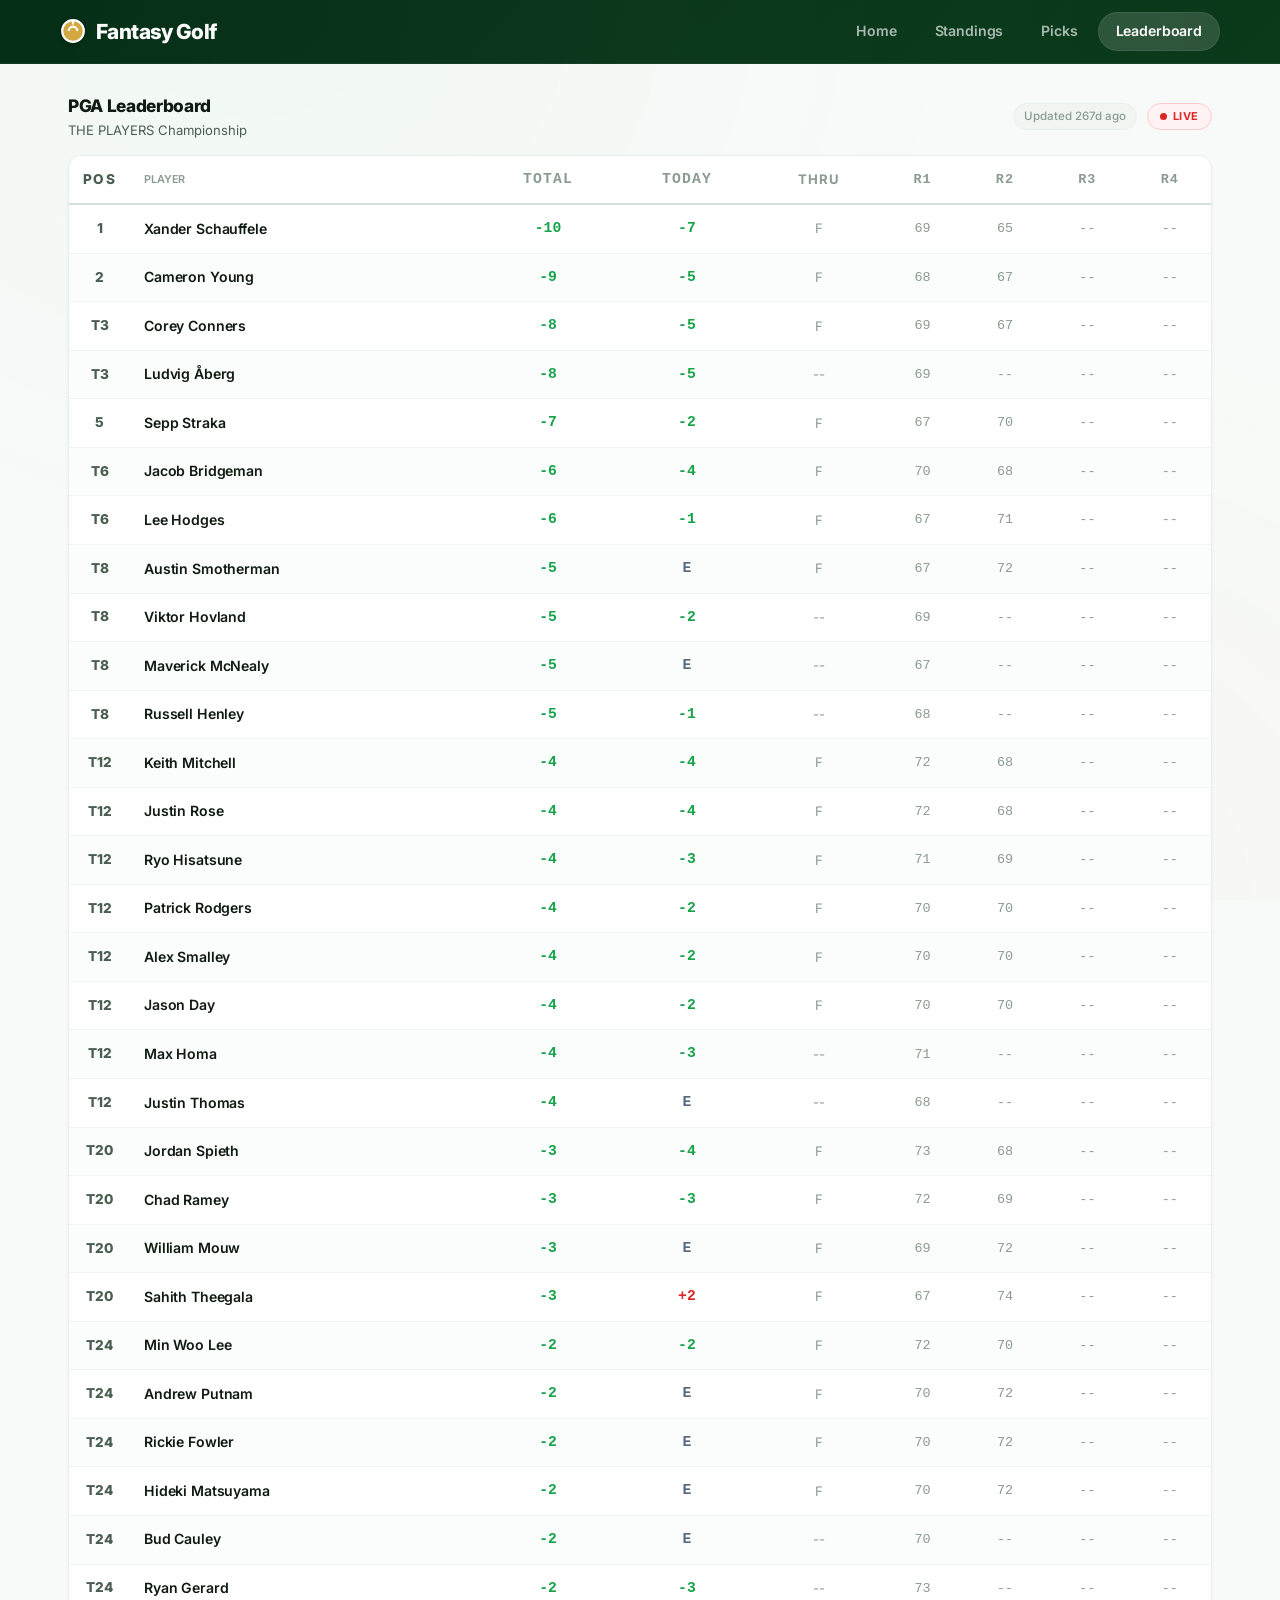
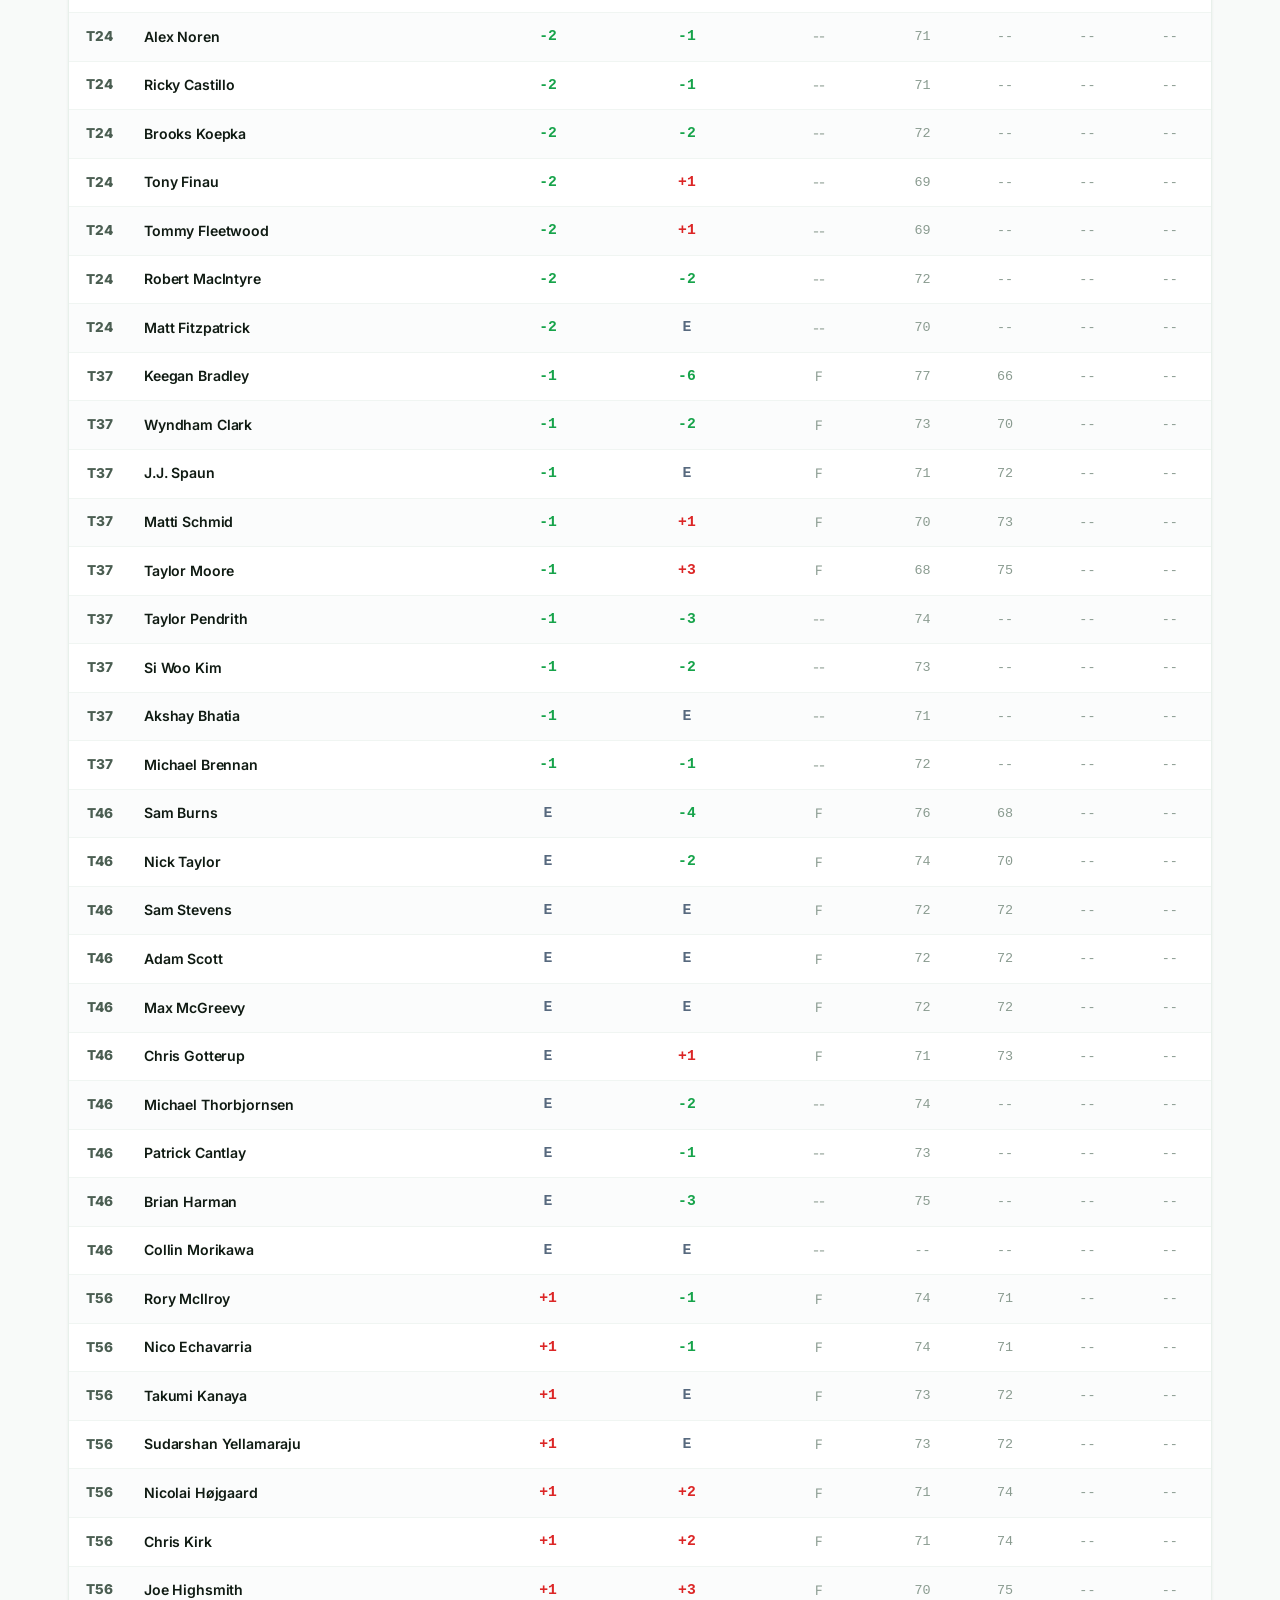
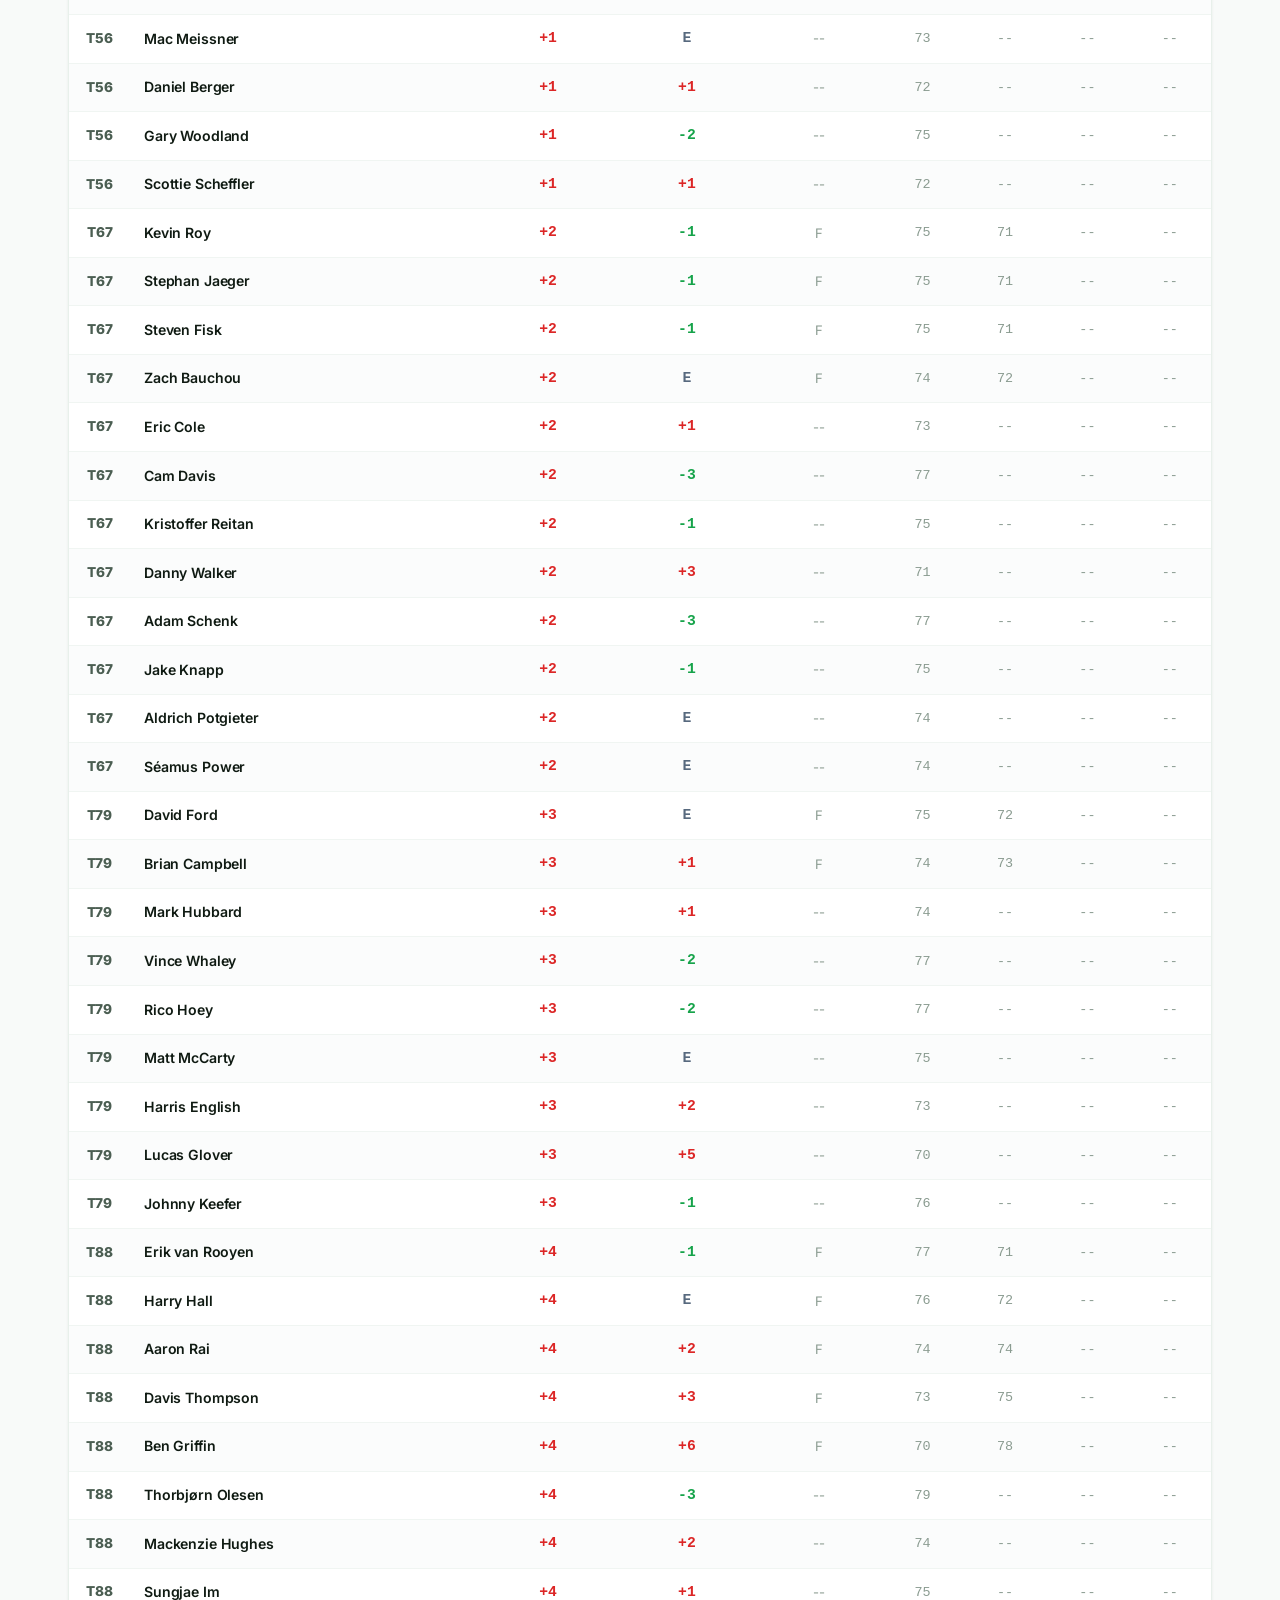
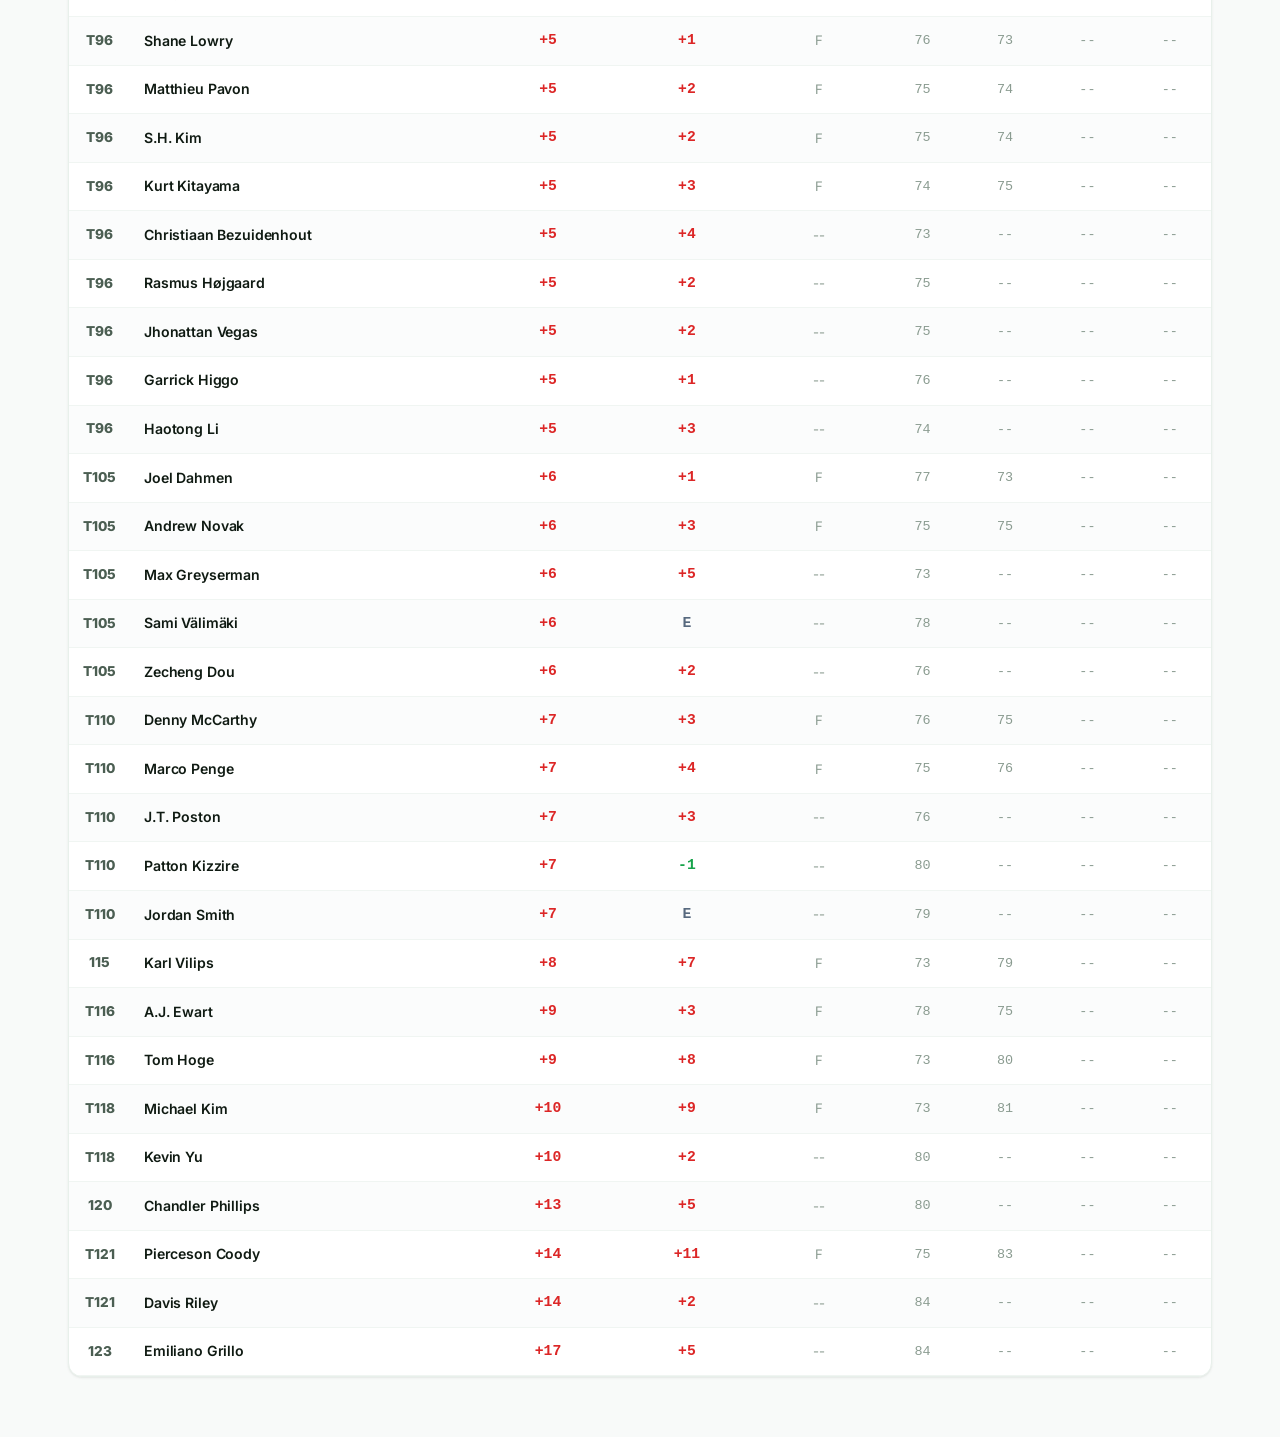
==== commit 1b46967d: "Fix corrupted leaderboard.html - restore clean version" ====
--- a/leaderboard.html
+++ b/leaderboard.html
@@ -5,179 +5,7 @@
   <meta name="viewport" content="width=device-width, initial-scale=1.0">
   <title>Leaderboard - Fantasy Golf League</title>
   <link rel="stylesheet" href="style.css">
-<!DOCTYPE html>
-  <html lang="en">
-    <head>
-        <meta charset="UTF-8">
-        <meta name="viewport" content="width=device-width, initial-scale=1.0">
-        <title>Leaderboard - Fantasy Golf League</title>
-      <link rel="stylesheet" href="style.css">
-      <link rel="icon" href="data:image/svg+xml,<svg xmlns='http://www.w3.org/2000/svg' viewBox='0 0 100 100'><text y='.9em' font-size='90'>&#9971;</text></svg>">
-    </head>
-  <body data-page="leaderboard">
-  
-    <header class="top-header">
-        <div class="header-content">
-              <a href="index.html" class="logo">
-                      <svg viewBox="0 0 24 24" fill="none" stroke="currentColor" stroke-width="2"><circle cx="12" cy="12" r="10"/><path d="M8 12a4 4 0 0 1 8 0"/><line x1="12" y1="2" x2="12" y2="6"/></svg>svg>
-                      Fantasy Golf
-              </a>a>
-              <nav class="desktop-nav">
-                      <a href="index.html">Home</a>a>
-                      <a href="fantasy.html">Standings</a>a>
-                      <a href="picks.html">Picks</a>a>
-                      <a href="leaderboard.html" class="active">Leaderboard</a>a>
-              </nav>nav>
-        </div>div>
-    </header>header>
-  
-    <main class="container">
-        <div class="section-header">
-              <div>
-                        <h1 class="section-title">PGA Leaderboard</h1>h1>
-                        <p class="section-subtitle" id="lb-tournament-name">Loading...</p>p>
-              </div>
-                <div class="section-header-right">
-                          <span id="lb-last-updated" class="last-updated-container"></span>span>
-                          <span class="badge badge-live" id="lb-status-badge">Live</span>span>
-                </div>
-        </div>
-
-          <div class="card">
-                  <div class="table-wrapper">
-                            <table id="leaderboard-table">
-                                        <thead>
-                                                      <tr>
-                                                                      <th class="col-rank">Pos</th>th>
-                                                                      <th class="col-name">Player</th>th>
-                                                                      <th class="col-score">Total</th>th>
-                                                                      <th class="col-score">Today</th>th>
-                                                                      <th class="col-thru">Thru</th>th>
-                                                                      <th class="col-round hide-mobile">R1</th>th>
-                                                                      <th class="col-round hide-mobile">R2</th>th>
-                                                                      <th class="col-round hide-mobile">R3</th>th>
-                                                                      <th class="col-round hide-mobile">R4</th>th>
-                                                      </tr>
-                                        </thead>
-                                        <tbody id="leaderboard-body">
-                                                      <tr><td colspan="9"><div class="loading"><div class="spinner"></div>Loading leaderboard...</div></td>td></tr>
-                                        </tbody>tbody>
-                            </table>table>
-                  </div>
-          </div>
-    </main>main>
-  
-    <nav class="mobile-nav">
-        <a href="index.html" class="nav-item" data-page="home">
-              <svg viewBox="0 0 24 24" fill="none" stroke="currentColor" stroke-width="2"><path d="M3 9l9-7 9 7v11a2 2 0 0 1-2 2H5a2 2 0 0 1-2-2z"/><polyline points="9 22 9 12 15 12 15 22"/></svg>svg>
-              <span>Home</span>
-        </a>a>
-        <a href="fantasy.html" class="nav-item" data-page="fantasy">
-              <svg viewBox="0 0 24 24" fill="none" stroke="currentColor" stroke-width="2"><polygon points="12 2 15.09 8.26 22 9.27 17 14.14 18.18 21.02 12 17.77 5.82 21.02 7 14.14 2 9.27 8.91 8.26 12 2"/></svg>svg>
-              <span>Standings</span>
-        </a>a>
-        <a href="picks.html" class="nav-item" data-page="picks">
-              <svg viewBox="0 0 24 24" fill="none" stroke="currentColor" stroke-width="2"><path d="M17 21v-2a4 4 0 0 0-4-4H5a4 4 0 0 0-4 4v2"/><circle cx="9" cy="7" r="4"/><path d="M23 21v-2a4 4 0 0 0-3-3.87"/><path d="M16 3.13a4 4 0 0 1 0 7.75"/></svg>svg>
-              <span>Picks</span>
-        </a>a>
-        <a href="leaderboard.html" class="nav-item active" data-page="leaderboard">
-              <svg viewBox="0 0 24 24" fill="none" stroke="currentColor" stroke-width="2"><line x1="18" y1="20" x2="18" y2="10"/><line x1="12" y1="20" x2="12" y2="4"/><line x1="6" y1="20" x2="6" y2="14"/></svg>svg>
-        < ! D O C T Y<PsEp ahnt>mBlo>a
-        r<dh<t/mslp alna>n
-        g = " e n<"/>a
-        ><
-           h e a<d/>n
-        a v ><
-               m
-               e t a< dcihva rcsleats=s"=U"TtFo-a8s"t>"
-          i d<=m"ettoaa snta"m>e<=/"dviive>w
-          p o r<ts"c rciopntt esnrtc==""waipdpt.hj=sd"e>v<i/csec-rwiipdtt>h
-          ,< /ibnoidtyi>a
-          l<-/shctamlle>=1.0">
-            <title>Leaderboard - Fantasy Golf League</title>
-            <link rel="stylesheet" href="style.css">
-            <link rel="icon" href="data:image/svg+xml,<svg xmlns='http://www.w3.org/2000/svg' viewBox='0 0 100 100'><text y='.9em' font-size='90'>&#9971;</text></svg>">
-          </head>
-          <body data-page="leaderboard">
-          
-            <header class="top-header">
-                <div class="header-content">
-                      <a href="index.html" class="logo">
-                              <svg viewBox="0 0 24 24" fill="none" stroke="currentColor" stroke-width="2"><circle cx="12" cy="12" r="10"/><path d="M8 12a4 4 0 0 1 8 0"/><line x1="12" y1="2" x2="12" y2="6"/></svg>svg>
-                              Fantasy Golf
-                      </a>a>
-                      <nav class="desktop-nav">
-                              <a href="index.html">Home</a>a>
-                              <a href="fantasy.html">Standings</a>a>
-                              <a href="picks.html">Picks</a>a>
-                              <a href="leaderboard.html" class="active">Leaderboard</a>a>
-                      </nav>nav>
-                </div>
-            </header>header>
-          
-            <main class="container">
-                <div class="section-header">
-                      <div>
-                              <h1 class="section-title">PGA Leaderboard</h1>h1>
-                              <p class="section-subtitle" id="lb-tournament-name">Loading...</p>p>
-                      </div>
-                      <div class="section-header-right">
-                              <span id="lb-last-updated" class="last-updated-container"></span>
-                              <span class="badge badge-live" id="lb-status-badge">Live</span>
-                      </div>
-                </div>
-            
-                <div class="card">
-                      <div class="table-wrapper">
-                              <table id="leaderboard-table">
-                                        <thead>
-                                                    <tr>
-                                                                    <th class="col-rank">Pos</th>th>
-                                                                    <th class="col-name">Player</th>th>
-                                                                    <th class="col-score">Total</th>th>
-                                                                    <th class="col-score">Today</th>th>
-                                                                    <th class="col-thru">Thru</th>th>
-                                                                    <th class="col-round hide-mobile">R1</th>th>
-                                                                    <th class="col-round hide-mobile">R2</th>th>
-                                                                    <th class="col-round hide-mobile">R3</th>th>
-                                                                    <th class="col-round hide-mobile">R4</th>th>
-                                                    </tr>
-                                        </thead>
-                                          <tbody id="leaderboard-body">
-                                                        <tr><td colspan="9"><div class="loading"><div class="spinner"></div>Loading leaderboard...</div></td>td></tr>
-                                          </tbody>tbody>
-                              </table>table>
-                      </div>
-                </div>
-            </main>main>
-          
-            <nav class="mobile-nav">
-                <a href="index.html" class="nav-item" data-page="home">
-                      <svg viewBox="0 0 24 24" fill="none" stroke="currentColor" stroke-width="2"><path d="M3 9l9-7 9 7v11a2 2 0 0 1-2 2H5a2 2 0 0 1-2-2z"/><polyline points="9 22 9 12 15 12 15 22"/></svg>svg>
-                      <span>Home</span>
-                </a>a>
-                <a href="fantasy.html" class="nav-item" data-page="fantasy">
-                      <svg viewBox="0 0 24 24" fill="none" stroke="currentColor" stroke-width="2"><polygon points="12 2 15.09 8.26 22 9.27 17 14.14 18.18 21.02 12 17.77 5.82 21.02 7 14.14 2 9.27 8.91 8.26 12 2"/></svg>svg>
-                      <span>Standings</span>
-                </a>a>
-                <a href="picks.html" class="nav-item" data-page="picks">
-                      <svg viewBox="0 0 24 24" fill="none" stroke="currentColor" stroke-width="2"><path d="M17 21v-2a4 4 0 0 0-4-4H5a4 4 0 0 0-4 4v2"/><circle cx="9" cy="7" r="4"/><path d="M23 21v-2a4 4 0 0 0-3-3.87"/><path d="M16 3.13a4 4 0 0 1 0 7.75"/></svg>svg>
-                      <span>Picks</span>
-                </a>a>
-                <a href="leaderboard.html" class="nav-item active" data-page="leaderboard">
-                      <svg viewBox="0 0 24 24" fill="none" stroke="currentColor" stroke-width="2"><line x1="18" y1="20" x2="18" y2="10"/><line x1="12" y1="20" x2="12" y2="4"/><line x1="6" y1="20" x2="6" y2="14"/></svg>svg>
-                      <span>Board</span>
-                </a>a>
-            </nav>nav>
-          
-            <div class="toast" id="toast"></div>
-            <script src="app.js"></script>
-          </body>body>
-          </html></tr>
-                                                    </tr></span></span></tr>
-                                                      </tr>
-                                        </thead>
-              </div></title><link rel="icon" href="data:image/svg+xml,<svg xmlns='http://www.w3.org/2000/svg' viewBox='0 0 100 100'><text y='.9em' font-size='90'>&#9971;</text></svg>">
+  <link rel="icon" href="data:image/svg+xml,<svg xmlns='http://www.w3.org/2000/svg' viewBox='0 0 100 100'><text y='.9em' font-size='90'>&#9971;</text></svg>">
 </head>
 <body data-page="leaderboard">
 
@@ -202,7 +30,10 @@
         <h1 class="section-title">PGA Leaderboard</h1>
         <p class="section-subtitle" id="lb-tournament-name">Loading...</p>
       </div>
-      <span class="badge badge-live" id="lb-status-badge">Live</span>
+      <div class="section-header-right">
+        <span id="lb-last-updated" class="last-updated-container"></span>
+        <span class="badge badge-live" id="lb-status-badge">Live</span>
+      </div>
     </div>
 
     <div class="card">
